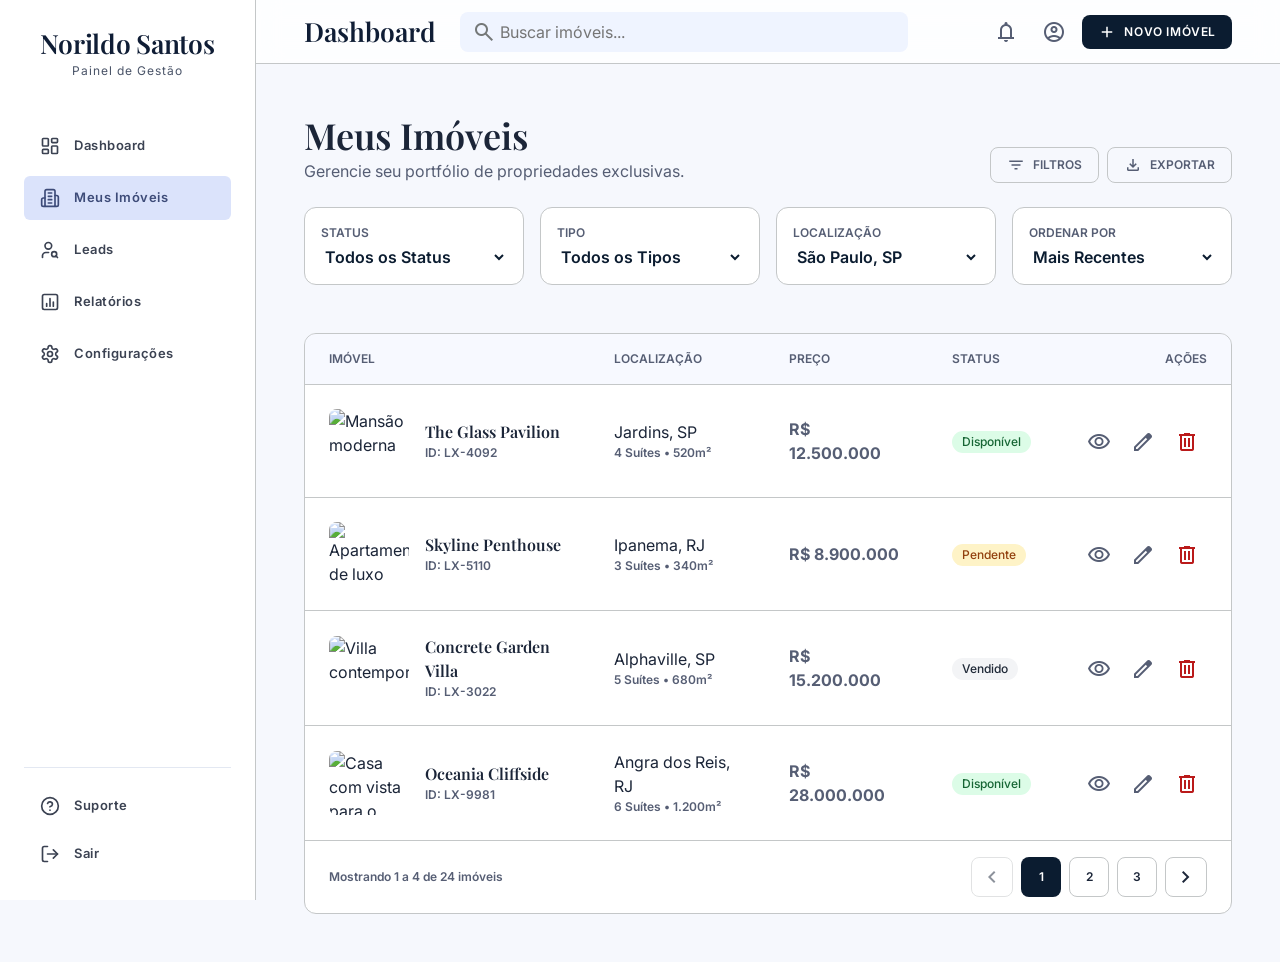
==== pages/admImoveis.html @ 8aaf1803 "Tela admImovel" ====
<!doctype html>
<html lang="pt-BR">
  <head>
    <meta charset="utf-8" />
    <meta content="width=device-width, initial-scale=1.0" name="viewport" />
    <title>Norildo Santos Admin - Meus Imóveis</title>
    <link
      href="https://fonts.googleapis.com/css2?family=Inter:wght@400;600;700&amp;family=Playfair+Display:wght@600;700&amp;display=swap"
      rel="stylesheet"
    />
    <link
      href="https://fonts.googleapis.com/css2?family=Material+Symbols+Outlined:wght,FILL@100..700,0..1&amp;display=swap"
      rel="stylesheet"
    />
    <link rel="stylesheet" href="../styles/comum.css" />
    <link rel="stylesheet" href="../styles/admImoveis.css" />
    <link rel="stylesheet" href="../styles/admin.css" />
    <link rel="stylesheet" href="../styles/styles.css" />

    <script src="../js/admImoveis.js" defer></script>
  </head>
  <body>
    <script src="../js/icons.js"></script>

    <aside class="barra-lateral" id="barra-lateral">
      <div class="sidebar__brand">
        <a href="../index.html">Norildo Santos</a>
        <span>Painel de Gestão</span>
      </div>
      <nav class="sidebar__nav" aria-label="Seções da administração">
        <a class="sidebar__link" href="dashboard.html">
          <svg class="icon" aria-hidden="true">
            <use href="#i-dashboard" />
          </svg>
          Dashboard
        </a>
        <a class="sidebar__link" href="admImoveis.html" aria-current="page">
          <svg class="icon" aria-hidden="true">
            <use href="#i-building" />
          </svg>
          Meus Imóveis
        </a>
        <a class="sidebar__link" href="#leads">
          <svg class="icon" aria-hidden="true"><use href="#i-leads" /></svg>
          Leads
        </a>
        <a class="sidebar__link" href="relatorios.html">
          <svg class="icon" aria-hidden="true"><use href="#i-reports" /></svg>
          Relatórios
        </a>
        <a class="sidebar__link" href="#configuracoes">
          <svg class="icon" aria-hidden="true">
            <use href="#i-settings" />
          </svg>
          Configurações
        </a>
      </nav>
      <div class="sidebar__foot">
        <a class="sidebar__link" href="#suporte">
          <svg class="icon" aria-hidden="true"><use href="#i-help" /></svg>
          Suporte
        </a>
        <a class="sidebar__link" href="../index.html">
          <svg class="icon" aria-hidden="true"><use href="#i-logout" /></svg>
          Sair
        </a>
      </div>
    </aside>
    <div class="fundo-escuro" id="fundo-escuro"></div>

    <header class="barra-topo">
      <div class="esquerda">
        <h1 class="topbar__title">Dashboard</h1>
        <label class="pesquisa"
          ><span class="icone">search</span
          ><input placeholder="Buscar imóveis..." type="text"
        /></label>
      </div>
      <div class="direita">
        <button class="botao-icone">
          <span class="icone">notifications</span>
        </button>
        <button class="botao-icone">
          <span class="icone">account_circle</span>
        </button>
        <button class="botao">
          <span class="icone">add</span> NOVO IMÓVEL
        </button>
      </div>
    </header>

    <main class="conteudo">
      <section class="cabecalho-pagina">
        <div>
          <h2>Meus Imóveis</h2>
          <p>Gerencie seu portfólio de propriedades exclusivas.</p>
        </div>
        <div class="botoes">
          <button><span class="icone">filter_list</span> FILTROS</button>
          <button><span class="icone">download</span> EXPORTAR</button>
        </div>
      </section>

      <section class="filtros-rapidos">
        <label
          >STATUS<select>
            <option>Todos os Status</option>
            <option>Disponível</option>
            <option>Vendido</option>
            <option>Pendente</option>
          </select></label
        >
        <label
          >TIPO<select>
            <option>Todos os Tipos</option>
            <option>Cobertura</option>
            <option>Mansão</option>
            <option>Apartamento Luxo</option>
          </select></label
        >
        <label
          >LOCALIZAÇÃO<select>
            <option>São Paulo, SP</option>
            <option>Rio de Janeiro, RJ</option>
            <option>Curitiba, PR</option>
          </select></label
        >
        <label
          >ORDENAR POR<select>
            <option>Mais Recentes</option>
            <option>Maior Preço</option>
            <option>Menor Preço</option>
          </select></label
        >
      </section>

      <section class="tabela">
        <div class="rolagem">
          <table>
            <thead>
              <tr>
                <th>Imóvel</th>
                <th>Localização</th>
                <th>Preço</th>
                <th>Status</th>
                <th>Ações</th>
              </tr>
            </thead>
            <tbody>
              <tr>
                <td>
                  <div class="imovel">
                    <img
                      alt="Mansão moderna"
                      src="https://lh3.googleusercontent.com/aida-public/[base64]"
                    />
                    <div>
                      <strong>The Glass Pavilion</strong
                      ><small>ID: LX-4092</small>
                    </div>
                  </div>
                </td>
                <td>Jardins, SP<small>4 Suítes • 520m²</small></td>
                <td><b>R$ 12.500.000</b></td>
                <td><span class="status disponivel">Disponível</span></td>
                <td>
                  <div class="acoes-linha">
                    <button><span class="icone">visibility</span></button
                    ><button><span class="icone">edit</span></button
                    ><button class="excluir">
                      <span class="icone">delete</span>
                    </button>
                  </div>
                </td>
              </tr>
              <tr>
                <td>
                  <div class="imovel">
                    <img
                      alt="Apartamento de luxo"
                      src="https://lh3.googleusercontent.com/aida-public/[base64]"
                    />
                    <div>
                      <strong>Skyline Penthouse</strong
                      ><small>ID: LX-5110</small>
                    </div>
                  </div>
                </td>
                <td>Ipanema, RJ<small>3 Suítes • 340m²</small></td>
                <td><b>R$ 8.900.000</b></td>
                <td><span class="status pendente">Pendente</span></td>
                <td>
                  <div class="acoes-linha">
                    <button><span class="icone">visibility</span></button
                    ><button><span class="icone">edit</span></button
                    ><button class="excluir">
                      <span class="icone">delete</span>
                    </button>
                  </div>
                </td>
              </tr>
              <tr>
                <td>
                  <div class="imovel">
                    <img
                      alt="Villa contemporânea"
                      src="https://lh3.googleusercontent.com/aida-public/[base64]"
                    />
                    <div>
                      <strong>Concrete Garden Villa</strong
                      ><small>ID: LX-3022</small>
                    </div>
                  </div>
                </td>
                <td>Alphaville, SP<small>5 Suítes • 680m²</small></td>
                <td><b>R$ 15.200.000</b></td>
                <td><span class="status vendido">Vendido</span></td>
                <td>
                  <div class="acoes-linha">
                    <button><span class="icone">visibility</span></button
                    ><button><span class="icone">edit</span></button
                    ><button class="excluir">
                      <span class="icone">delete</span>
                    </button>
                  </div>
                </td>
              </tr>
              <tr>
                <td>
                  <div class="imovel">
                    <img
                      alt="Casa com vista para o mar"
                      src="https://lh3.googleusercontent.com/aida-public/[base64]"
                    />
                    <div>
                      <strong>Oceania Cliffside</strong
                      ><small>ID: LX-9981</small>
                    </div>
                  </div>
                </td>
                <td>Angra dos Reis, RJ<small>6 Suítes • 1.200m²</small></td>
                <td><b>R$ 28.000.000</b></td>
                <td><span class="status disponivel">Disponível</span></td>
                <td>
                  <div class="acoes-linha">
                    <button><span class="icone">visibility</span></button
                    ><button><span class="icone">edit</span></button
                    ><button class="excluir">
                      <span class="icone">delete</span>
                    </button>
                  </div>
                </td>
              </tr>
            </tbody>
          </table>
        </div>
        <div class="paginacao">
          <p>Mostrando 1 a 4 de 24 imóveis</p>
          <div>
            <button disabled><span class="icone">chevron_left</span></button>
            <button class="ativo">1</button>
            <button>2</button>
            <button>3</button>
            <button><span class="icone">chevron_right</span></button>
          </div>
        </div>
      </section>
    </main>
    <script src="../js/admin.js" defer></script>
  </body>
</html>
---- styles/comum.css ----
/* Cores e medidas compartilhadas */
:root {
  --cor-principal: #5d5f5f;
  --cor-secundaria: #565e74;
  --cor-fundo: #f8f9ff;
  --cor-branco: #ffffff;
  --cor-texto: #0b1c30;
  --cor-texto-suave: #444748;
  --cor-fundo-suave: #eff4ff;
  --cor-fundo-medio: #e5eeff;
  --cor-destaque: #dae2fd;
  --cor-texto-destaque: #5c647a;
  --cor-borda: #c4c7c8;
  --cor-contorno: #747878;
  --cor-erro: #ba1a1a;
  --cor-whatsapp: #128c7e;
  --sombra: 0 4px 20px rgba(0, 0, 0, 0.04);
  --largura-maxima: 1280px;
  --fonte-titulo: "Playfair Display", serif;
  --fonte-texto: "Inter", sans-serif;
}

* {
  box-sizing: border-box;
  margin: 0;
  padding: 0;
}

body {
  font-family: var(--fonte-texto);
  font-size: 16px;
  line-height: 1.5;
  color: var(--cor-texto);
  background: var(--cor-fundo);
  -webkit-font-smoothing: antialiased;
}

a {
  color: inherit;
  text-decoration: none;
  transition: color 0.2s;
}
img {
  display: block;
  max-width: 100%;
}
button,
input,
select {
  font: inherit;
  color: inherit;
}
button {
  cursor: pointer;
  background: none;
  border: none;
}
h1,
h2,
h3,
h4 {
  font-family: var(--fonte-titulo);
  font-weight: 600;
  line-height: 1.3;
}

.icone {
  font-family: "Material Symbols Outlined";
  font-weight: normal;
  font-style: normal;
  font-size: 24px;
  line-height: 1;
  display: inline-block;
  white-space: nowrap;
  -webkit-font-feature-settings: "liga";
  font-feature-settings: "liga";
  font-variation-settings:
    "FILL" 0,
    "wght" 400,
    "GRAD" 0,
    "opsz" 24;
  vertical-align: middle;
}

.logo {
  font-family: var(--fonte-titulo);
  font-size: 24px;
  font-weight: 700;
  letter-spacing: -0.01em;
}

/* Cabeçalho do site */
.cabecalho {
  background: var(--cor-branco);
  box-shadow: 0 1px 2px rgba(0, 0, 0, 0.05);
  position: sticky;
  top: 0;
  z-index: 50;
  transition: box-shadow 0.3s;
}
.cabecalho.rolado {
  box-shadow: 0 4px 6px rgba(0, 0, 0, 0.1);
}
.cabecalho > div {
  display: flex;
  justify-content: space-between;
  align-items: center;
  max-width: var(--largura-maxima);
  margin: 0 auto;
  padding: 16px;
}
.cabecalho nav {
  display: none;
  gap: 24px;
}
.cabecalho nav a {
  font-size: 12px;
  font-weight: 600;
  letter-spacing: 0.05em;
  color: var(--cor-texto-suave);
  padding-bottom: 4px;
}
.cabecalho nav a:hover,
.cabecalho nav a.ativo {
  color: var(--cor-texto);
}
.cabecalho nav a.ativo {
  border-bottom: 2px solid var(--cor-texto);
}
.cabecalho .acoes {
  display: flex;
  align-items: center;
  gap: 12px;
}
.cabecalho .acoes a {
  font-size: 12px;
  font-weight: 600;
  letter-spacing: 0.05em;
  padding: 8px 16px;
  border-radius: 4px;
  display: none;
}
.cabecalho .acoes a:hover {
  background: var(--cor-fundo-suave);
}

/* Botões */
.botao {
  display: inline-flex;
  align-items: center;
  justify-content: center;
  gap: 8px;
  background: var(--cor-texto);
  color: var(--cor-branco);
  font-size: 12px;
  font-weight: 600;
  letter-spacing: 0.05em;
  padding: 8px 24px;
  border-radius: 8px;
  transition:
    opacity 0.2s,
    transform 0.2s,
    box-shadow 0.2s;
}
.botao:hover {
  opacity: 0.9;
}
.botao-contorno {
  width: 100%;
  padding: 8px;
  border: 1px solid var(--cor-principal);
  color: var(--cor-principal);
  border-radius: 4px;
  font-size: 12px;
  font-weight: 600;
  transition:
    background 0.2s,
    color 0.2s;
}
.botao-contorno:hover {
  background: var(--cor-principal);
  color: var(--cor-branco);
}

/* Caixa branca com sombra */
.caixa {
  background: var(--cor-branco);
  border-radius: 8px;
  box-shadow: var(--sombra);
}

/* Rodapé */
.rodape {
  background: var(--cor-fundo-suave);
  border-top: 1px solid var(--cor-borda);
  padding: 48px 0;
}
.rodape > div {
  display: grid;
  gap: 24px;
  max-width: var(--largura-maxima);
  margin: 0 auto;
  padding: 0 16px;
}
.rodape .logo {
  margin-bottom: 16px;
}
.rodape p {
  color: var(--cor-texto-suave);
  margin-bottom: 16px;
}
.rodape small {
  display: block;
  font-size: 12px;
  font-weight: 600;
  color: var(--cor-texto-suave);
}
.rodape h4 {
  font-family: var(--fonte-texto);
  font-size: 12px;
  font-weight: 700;
  text-transform: uppercase;
  letter-spacing: 0.05em;
  margin-bottom: 8px;
}
.rodape ul {
  list-style: none;
  display: flex;
  flex-direction: column;
  gap: 8px;
}
.rodape ul a {
  color: var(--cor-texto-suave);
}
.rodape ul a:hover {
  color: var(--cor-principal);
}

@media (min-width: 768px) {
  .cabecalho > div,
  .rodape > div {
    padding-left: 48px;
    padding-right: 48px;
  }
  .cabecalho nav {
    display: flex;
  }
  .cabecalho .acoes a {
    display: inline-block;
  }
  .rodape > div {
    grid-template-columns: 2fr 1fr 1fr;
  }
}
---- styles/admImoveis.css ----
ody {
  overflow-x: hidden;
}
body.travado {
  overflow: hidden;
}

/* Barra lateral */
.barra-lateral {
  position: fixed;
  top: 0;
  left: 0;
  z-index: 60;
  width: 256px;
  height: 100vh;
  display: flex;
  flex-direction: column;
  padding: 24px;
  background: var(--cor-branco);
  border-right: 1px solid var(--cor-borda);
  transform: translateX(-100%);
  transition: transform 0.3s;

}
.barra-lateral.aberta {
  transform: translateX(0);
}
.topo-barra {
  display: flex;
  justify-content: space-between;
  align-items: center;
  margin-bottom: 48px;
}
.topo-barra h1 {
  font-size: 24px;
}
.topo-barra p {
  font-size: 12px;
  font-weight: 600;
  text-transform: uppercase;
  letter-spacing: 0.1em;
  color: var(--cor-secundaria);
}
.topo-barra button {
  padding: 8px;
  color: var(--cor-secundaria);
}

.perfil {
  display: flex;
  align-items: center;
  gap: 8px;
  padding-top: 24px;
  border-top: 1px solid var(--cor-borda);
}
.perfil img {
  width: 40px;
  height: 40px;
  border-radius: 50%;
  object-fit: cover;
}
.perfil strong {
  display: block;
  font-size: 12px;
}
.perfil small {
  font-size: 10px;
  text-transform: uppercase;
  color: var(--cor-secundaria);
}

.fundo-escuro {
  display: none;
  position: fixed;
  inset: 0;
  z-index: 55;
  background: rgba(11, 28, 48, 0.2);
  backdrop-filter: blur(4px);
}
.fundo-escuro.visivel {
  display: block;
}

/* Barra do topo */
.barra-topo {
  position: fixed;
  top: 0;
  right: 0;
  z-index: 40;
  width: 100%;
  height: 64px;
  display: flex;
  justify-content: space-between;
  align-items: center;
  padding: 0 16px;
  background: rgba(255, 255, 255, 0.8);
  backdrop-filter: blur(12px);
  border-bottom: 1px solid var(--cor-borda);
}
.esquerda,
.direita {
  display: flex;
  align-items: center;
  gap: 8px;
}
.esquerda {
  flex: 1;
  max-width: 75%;
}
.esquerda > button,
.botao-icone {
  padding: 8px;
  color: var(--cor-secundaria);
}
.botao-icone:hover {
  color: var(--cor-texto);
}
.botao-icone + .botao-icone {
  display: none;
}
.pesquisa {
  position: relative;
  width: 100%;
  max-width: 448px;
  display: none;
  margin-left: 16px;
}
.pesquisa .icone {
  position: absolute;
  left: 12px;
  top: 50%;
  transform: translateY(-50%);
  color: var(--cor-contorno);
}
.pesquisa input {
  width: 100%;
  padding: 8px 16px 8px 40px;
  border: none;
  border-radius: 8px;
  background: var(--cor-fundo-suave);
  outline: none;
}
.pesquisa input:focus {
  box-shadow: 0 0 0 1px var(--cor-secundaria);
}
.direita .botao {
  padding: 8px 16px;
}
.direita .botao .icone {
  font-size: 18px;
}

/* Conteúdo */
.conteudo {
  padding: 80px 16px 16px;
  max-width: var(--largura-maxima);
}
.cabecalho-pagina {
  display: flex;
  flex-direction: column;
  gap: 12px;
  margin-bottom: 24px;
}
.cabecalho-pagina h2 {
  font-size: 36px;
}
.cabecalho-pagina p {
  color: var(--cor-secundaria);
}
.botoes {
  display: flex;
  gap: 8px;
}
.botoes button {
  flex: 1;
  display: flex;
  align-items: center;
  justify-content: center;
  gap: 8px;
  padding: 8px 16px;
  border: 1px solid var(--cor-borda);
  border-radius: 8px;
  font-size: 12px;
  font-weight: 600;
  color: var(--cor-secundaria);
}
.botoes button:hover {
  background: var(--cor-fundo-suave);
}
.botoes .icone {
  font-size: 18px;
}

.filtros-rapidos {
  display: grid;
  gap: 16px;
  margin-bottom: 48px;
}
.filtros-rapidos label {
  display: flex;
  flex-direction: column;
  gap: 4px;
  padding: 16px;
  background: var(--cor-branco);
  border: 1px solid var(--cor-borda);
  border-radius: 12px;
  font-size: 12px;
  font-weight: 600;
  color: var(--cor-secundaria);
}
.filtros-rapidos select {
  border: none;
  background: transparent;
  font-size: 16px;
  font-weight: 600;
  color: var(--cor-texto);
  cursor: pointer;
  outline: none;
}

/* Tabela */
.tabela {
  background: var(--cor-branco);
  border: 1px solid var(--cor-borda);
  border-radius: 12px;
  overflow: hidden;
}
.rolagem {
  overflow-x: auto;
}
.rolagem::-webkit-scrollbar {
  height: 4px;
}
.rolagem::-webkit-scrollbar-thumb {
  background: #e2e8f0;
  border-radius: 10px;
}
table {
  width: 100%;
  min-width: 700px;
  border-collapse: collapse;
  text-align: left;
}
th {
  padding: 16px 24px;
  font-size: 12px;
  font-weight: 600;
  text-transform: uppercase;
  color: var(--cor-secundaria);
  background: rgba(239, 244, 255, 0.5);
  border-bottom: 1px solid var(--cor-borda);
}
th:last-child {
  text-align: right;
}
td {
  padding: 24px;
  border-bottom: 1px solid var(--cor-borda);
}
td small {
  display: block;
  font-size: 12px;
  font-weight: 600;
  color: var(--cor-secundaria);
}
td b {
  color: var(--cor-secundaria);
}
tbody tr {
  transition:
    transform 0.3s,
    box-shadow 0.3s,
    background 0.3s;
}
tbody tr:hover {
  transform: translateY(-2px);
  box-shadow: var(--sombra);
  background: rgba(239, 244, 255, 0.3);
}
.imovel {
  display: flex;
  align-items: center;
  gap: 16px;
}
.imovel img {
  width: 80px;
  height: 64px;
  border-radius: 8px;
  object-fit: cover;
  flex-shrink: 0;
}
.imovel strong {
  display: block;
  font-family: var(--fonte-titulo);
  font-weight: 600;
}
.status {
  display: inline-block;
  padding: 2px 10px;
  border-radius: 999px;
  font-size: 12px;
  font-weight: 500;
}
.disponivel {
  background: #dcfce7;
  color: #166534;
}
.pendente {
  background: #fef3c7;
  color: #92400e;
}
.vendido {
  background: #f3f4f6;
  color: #1f2937;
}
.acoes-linha {
  display: flex;
  justify-content: flex-end;
  gap: 4px;
}
.acoes-linha button {
  padding: 8px;
  border-radius: 8px;
  color: var(--cor-secundaria);
}
.acoes-linha button:hover {
  background: var(--cor-fundo-suave);
}
.acoes-linha .excluir {
  color: var(--cor-erro);
}
.acoes-linha .excluir:hover {
  background: rgba(255, 218, 214, 0.2);
}

.paginacao {
  display: flex;
  flex-direction: column;
  align-items: center;
  justify-content: space-between;
  gap: 16px;
  padding: 16px;
}
.paginacao p {
  font-size: 12px;
  font-weight: 600;
  color: var(--cor-secundaria);
}
.paginacao > div {
  display: flex;
  gap: 8px;
}
.paginacao button {
  min-width: 40px;
  height: 40px;
  padding: 0 8px;
  border: 1px solid var(--cor-borda);
  border-radius: 8px;
  font-size: 12px;
  font-weight: 600;
}
.paginacao button:hover {
  background: var(--cor-fundo-suave);
}
.paginacao button:disabled {
  opacity: 0.5;
  cursor: default;
}
.paginacao button.ativo {
  background: var(--cor-texto);
  color: var(--cor-branco);
  border-color: transparent;
}

@media (min-width: 640px) {
  .pesquisa,
  .botao-icone + .botao-icone {
    display: block;
  }
  .cabecalho-pagina {
    flex-direction: row;
    justify-content: space-between;
    align-items: flex-end;
  }
  .botoes button {
    flex: initial;
  }
  .filtros-rapidos {
    grid-template-columns: 1fr 1fr;
  }
  .paginacao {
    flex-direction: row;
    padding: 16px 24px;
  }
}
@media (min-width: 768px) {
  .barra-topo {
    padding: 0 48px;
  }
  .conteudo {
    padding: 112px 48px 48px;
  }
}
@media (min-width: 1024px) {
  .barra-lateral {
    transform: none;
  }
  .so-celular {
    display: none;
  }
  .fundo-escuro.visivel {
    display: none;
  }
  .barra-topo {
    width: calc(100% - 256px);
  }
  .esquerda {
    max-width: 75%;
  }
  .conteudo {
    margin-left: 256px;
  }
  .filtros-rapidos {
    grid-template-columns: repeat(4, 1fr);
  }
}
---- styles/admin.css ----
/* ==========================================================
   Área administrativa — Dashboard e Relatórios
   Usa as variáveis e utilitários de styles.css
   ========================================================== */

:root {
  --slate: #545f7a;
  --tint: #dbe3fb;
  --tint-soft: #eef3fe;
  --ink-soft: #4a5468;
  --success: #1f9d55;
  --success-bg: #e8f8ee;
  --danger: #d93636;
  --danger-bg: #fdecec;
  --card-line: #d8dde9;
  --sidebar-w: 256px;
  --topbar-h: 72px;
}

.admin-body { background: var(--bg); }

.admin {
  display: grid;
  grid-template-columns: var(--sidebar-w) minmax(0, 1fr);
  min-height: 100vh;
}

.admin__main { min-width: 0; }

/* ---------- Barra lateral ---------- */
.sidebar {
  position: sticky;
  top: 0;
  z-index: 60;
  display: flex;
  flex-direction: column;
  height: 100vh;
  padding: 24px;
  background: var(--surface);
  border-right: 1px solid var(--line);
}

.sidebar__brand { padding-top: 4px; text-align: center; }

.sidebar__brand a {
  display: block;
  font-family: var(--font-serif);
  font-size: 1.65rem;
  font-weight: 600;
  line-height: 1.2;
  letter-spacing: -0.01em;
  color: var(--navy);
}

.sidebar__brand span {
  display: block;
  margin-top: 2px;
  font-size: 0.75rem;
  letter-spacing: 0.08em;
  color: var(--ink-soft);
}

.sidebar__nav {
  display: grid;
  gap: 8px;
  margin-top: 44px;
}

.sidebar__link {
  display: flex;
  align-items: center;
  gap: 14px;
  padding: 12px 16px;
  font-size: 0.8125rem;
  font-weight: 600;
  letter-spacing: 0.04em;
  color: #3b4252;
  border-radius: 6px;
  transition: background-color 0.2s ease, color 0.2s ease;
}

.sidebar__link .icon { width: 20px; height: 20px; }
.sidebar__link:hover { background: var(--tint-soft); }

.sidebar__link[aria-current="page"] {
  color: #3d4b78;
  background: var(--tint);
}

.sidebar__foot {
  display: grid;
  gap: 4px;
  margin-top: auto;
  padding-top: 16px;
  border-top: 1px solid var(--line);
}

.sidebar-backdrop {
  position: fixed;
  inset: 0;
  z-index: 55;
  background: rgba(15, 29, 53, 0.4);
  opacity: 0;
  visibility: hidden;
  transition: opacity 0.25s ease, visibility 0.25s;
}

/* ---------- Barra superior ---------- */
.topbar {
  position: sticky;
  top: 0;
  z-index: 40;
  display: flex;
  align-items: center;
  gap: 32px;
  height: var(--topbar-h);
  padding: 0 48px;
  background: var(--surface);
  box-shadow: 0 2px 8px rgba(15, 29, 53, 0.06);
}

.topbar__title {
  font-family: var(--font-serif);
  font-size: 1.65rem;
  font-weight: 600;
  line-height: 1;
  color: var(--navy);
}

.topbar__menu { display: none; }

.topbar__search {
  position: relative;
  flex: 0 1 448px;
  min-width: 0;
}

.topbar__search input {
  width: 100%;
  height: 42px;
  padding: 0 12px 0 44px;
  font-size: 0.9375rem;
  color: var(--text);
  background: #ebf1fe;
  border: 1px solid #b9c2d6;
  border-bottom-width: 2px;
  border-radius: 3px;
  outline: 0;
  transition: border-color 0.2s ease, background-color 0.2s ease;
}

.topbar__search input::placeholder { color: #6b7488; opacity: 1; }
.topbar__search input:focus { background: #fff; border-color: var(--navy); }

.topbar__search .icon {
  position: absolute;
  top: 50%;
  left: 13px;
  width: 20px;
  height: 20px;
  color: #3b4252;
  transform: translateY(-50%);
  pointer-events: none;
}

.topbar__actions {
  display: flex;
  align-items: center;
  gap: 28px;
  margin-left: auto;
}

.icon-btn {
  display: inline-grid;
  place-items: center;
  width: 36px;
  height: 36px;
  padding: 0;
  color: var(--navy);
  background: transparent;
  border: 0;
  border-radius: 6px;
  cursor: pointer;
  transition: background-color 0.2s ease;
}

.icon-btn:hover { background: var(--tint-soft); }
.icon-btn .icon { width: 20px; height: 20px; }

/* ---------- Conteúdo ---------- */
.admin-content { padding: 48px; }

.panel-head {
  display: flex;
  align-items: flex-end;
  justify-content: space-between;
  gap: 24px;
  margin-bottom: 20px;
}

.panel-head h2 {
  font-family: var(--font-serif);
  font-size: 1.65rem;
  font-weight: 600;
  line-height: 1.2;
  color: var(--navy);
}

.panel-head p {
  margin-top: 2px;
  font-size: 1rem;
  color: var(--ink-soft);
}

.panel-head__link {
  display: inline-flex;
  align-items: center;
  gap: 6px;
  font-size: 0.75rem;
  font-weight: 600;
  letter-spacing: 0.04em;
  color: var(--ink-soft);
  transition: color 0.2s ease;
}

.panel-head__link:hover { color: var(--navy); }
.panel-head__link .icon { width: 14px; height: 14px; }

/* ---------- Cards de indicadores (dashboard) ---------- */
.stats {
  display: grid;
  grid-template-columns: repeat(auto-fit, minmax(240px, 1fr));
  gap: 24px;
}

.stat {
  padding: 24px;
  background: var(--surface);
  border-radius: 12px;
  box-shadow: 0 2px 12px rgba(15, 29, 53, 0.06);
}

.stat__top {
  display: flex;
  align-items: flex-start;
  justify-content: space-between;
  gap: 12px;
}

.stat__label {
  padding-top: 4px;
  font-size: 0.75rem;
  font-weight: 600;
  letter-spacing: 0.05em;
  color: var(--ink-soft);
}

.stat__icon {
  display: grid;
  place-items: center;
  flex-shrink: 0;
  width: 38px;
  height: 38px;
  color: var(--navy);
  background: var(--tint);
  border-radius: 50%;
}

.stat__icon .icon { width: 18px; height: 18px; }

.stat__value {
  margin-top: 20px;
  font-family: var(--font-serif);
  font-size: 2.5rem;
  font-weight: 700;
  line-height: 1;
  color: var(--navy);
}

.stat__trend {
  display: flex;
  align-items: center;
  gap: 6px;
  margin-top: 12px;
  font-size: 0.75rem;
  font-weight: 600;
  letter-spacing: 0.03em;
  color: var(--ink-soft);
}

.stat__trend .icon { width: 13px; height: 13px; }

.section-block { margin-top: 48px; }

/* ---------- Tabelas ---------- */
.table-card {
  overflow: hidden;
  background: var(--surface);
  border-radius: var(--radius);
  box-shadow: 0 2px 12px rgba(15, 29, 53, 0.06);
}

.table-wrap { overflow-x: auto; }

.data-table {
  width: 100%;
  min-width: 640px;
  border-collapse: collapse;
}

.data-table th {
  padding: 16px;
  font-size: 0.75rem;
  font-weight: 600;
  letter-spacing: 0.05em;
  text-align: left;
  white-space: nowrap;
  color: var(--ink-soft);
  border-bottom: 2px solid #e3e7ef;
}

.data-table td {
  padding: 16px;
  vertical-align: middle;
  border-bottom: 1px solid var(--line);
}

.data-table tbody tr:last-child td { border-bottom: 0; }

.data-table th:last-child,
.data-table td:last-child { text-align: right; }

.data-table .num { font-weight: 700; white-space: nowrap; }
.data-table .muted { color: var(--ink-soft); white-space: nowrap; }

.table-empty td {
  padding: 32px 16px;
  text-align: center !important;
  color: var(--ink-soft);
}

.property {
  display: flex;
  align-items: center;
  gap: 16px;
}

.thumb {
  position: relative;
  flex-shrink: 0;
  width: 64px;
  height: 48px;
  overflow: hidden;
  background: linear-gradient(135deg, #24324f, #4a5b7d);
  border-radius: 4px;
}

.thumb img { width: 100%; height: 100%; object-fit: cover; }

.property__name {
  display: block;
  font-size: 1rem;
  font-weight: 600;
  color: var(--navy);
}

.property__sub {
  display: block;
  font-size: 0.8125rem;
  letter-spacing: 0.03em;
  color: var(--ink-soft);
}

.pill {
  display: inline-block;
  padding: 3px 10px;
  font-size: 0.75rem;
  font-weight: 500;
  white-space: nowrap;
  color: #4a5aa5;
  background: #d5defb;
  border: 1px solid transparent;
  border-radius: 999px;
}

.pill--sold {
  color: #3d4b78;
  background: #e5edfd;
  border-color: #b7c7ee;
}

.actions {
  display: inline-flex;
  align-items: center;
  gap: 12px;
}

.actions .icon-btn { width: 32px; height: 32px; color: #3b4252; }
.actions .icon-btn .icon { width: 18px; height: 18px; }
.actions .icon-btn[data-action="excluir"]:hover { color: var(--danger); background: var(--danger-bg); }

/* ==========================================================
   Relatórios
   ========================================================== */
.page-head {
  display: flex;
  align-items: flex-start;
  justify-content: space-between;
  flex-wrap: wrap;
  gap: 20px 24px;
}

.page-head h1 {
  font-family: var(--font-serif);
  font-size: clamp(1.9rem, 3vw, 2.4rem);
  font-weight: 600;
  line-height: 1.2;
  letter-spacing: -0.01em;
  color: var(--navy);
}

.page-head p {
  margin-top: 2px;
  font-size: 1rem;
  color: var(--ink-soft);
}

.page-head__actions { display: flex; flex-wrap: wrap; gap: 12px; }

.btn-report {
  display: inline-flex;
  align-items: center;
  justify-content: center;
  gap: 12px;
  padding: 14px 28px;
  font-size: 0.8125rem;
  font-weight: 500;
  letter-spacing: 0.08em;
  text-transform: uppercase;
  white-space: nowrap;
  border-radius: 4px;
  cursor: pointer;
  transition: background-color 0.2s ease, transform 0.2s ease;
}

.btn-report .icon { width: 16px; height: 16px; }
.btn-report:active { transform: translateY(1px); }

.btn-report--outline {
  color: var(--text);
  background: var(--surface);
  border: 1px solid #c9cfdc;
}

.btn-report--outline:hover { background: var(--tint-soft); }

.btn-report--slate {
  color: #fff;
  background: var(--slate);
  border: 1px solid var(--slate);
  box-shadow: 0 4px 10px rgba(15, 29, 53, 0.2);
}

.btn-report--slate:hover { background: #444e68; }

.kpis {
  display: grid;
  grid-template-columns: repeat(auto-fit, minmax(240px, 1fr));
  gap: 24px;
  margin-top: 48px;
}

.report-card {
  padding: 24px;
  background: var(--surface);
  border: 1px solid var(--card-line);
  border-radius: var(--radius);
  box-shadow: 0 1px 3px rgba(15, 29, 53, 0.05);
}

.kpi__top {
  display: flex;
  align-items: flex-start;
  justify-content: space-between;
  gap: 12px;
}

.kpi__icon {
  display: grid;
  place-items: center;
  width: 48px;
  height: 48px;
  color: var(--slate);
  background: var(--tint);
  border-radius: 8px;
}

.kpi__icon .icon { width: 22px; height: 22px; }

.delta {
  padding: 4px 10px;
  font-size: 0.875rem;
  font-weight: 500;
  border-radius: 4px;
}

.delta--up { color: var(--success); background: var(--success-bg); }
.delta--down { color: var(--danger); background: var(--danger-bg); }

.kpi__label {
  margin-top: 20px;
  font-size: 1rem;
  letter-spacing: 0.08em;
  text-transform: uppercase;
  color: var(--ink-soft);
}

.kpi__value {
  margin-top: 8px;
  font-family: var(--font-serif);
  font-size: 1.65rem;
  font-weight: 600;
  line-height: 1.2;
  color: var(--navy);
}

.report-grid {
  display: grid;
  grid-template-columns: minmax(0, 2.08fr) minmax(0, 1fr);
  gap: 24px;
  margin-top: 48px;
}

.report-card__head {
  display: flex;
  align-items: center;
  justify-content: space-between;
  gap: 16px;
}

.report-card__title {
  font-family: var(--font-serif);
  font-size: 1.5rem;
  font-weight: 600;
  line-height: 1.2;
  color: var(--navy);
}

.select-wrap {
  position: relative;
  display: inline-flex;
  align-items: center;
}

.select-wrap select {
  padding: 6px 28px 6px 6px;
  font-size: 1rem;
  color: var(--ink-soft);
  background: transparent;
  border: 0;
  border-radius: 4px;
  outline-offset: 2px;
  cursor: pointer;
  appearance: none;
  -webkit-appearance: none;
}

.select-wrap .icon {
  position: absolute;
  right: 4px;
  width: 16px;
  height: 16px;
  color: var(--ink-soft);
  pointer-events: none;
}

/* Gráfico de linha */
.chart { margin-top: 24px; }
.chart svg { display: block; width: 100%; height: auto; overflow: visible; }

.chart__grid line { stroke: #e6eaf2; stroke-width: 1; }
.chart__grid line.is-dashed { stroke-dasharray: 3 4; }

.chart__line {
  fill: none;
  stroke: #7b8199;
  stroke-width: 5;
  stroke-linecap: round;
  stroke-linejoin: round;
}

.chart__hit { fill: transparent; cursor: pointer; transition: fill 0.15s ease; }
.chart__hit:hover { fill: var(--slate); }

.chart__labels text {
  font-family: var(--font-sans);
  font-size: 10px;
  text-anchor: middle;
  fill: var(--ink-soft);
}

/* Rosca */
.donut {
  position: relative;
  width: min(200px, 100%);
  margin: 16px auto 20px;
}

.donut svg { display: block; width: 100%; height: auto; }

.donut__center {
  position: absolute;
  inset: 0;
  display: flex;
  flex-direction: column;
  align-items: center;
  justify-content: center;
}

.donut__center strong {
  font-family: var(--font-serif);
  font-size: 1.5rem;
  font-weight: 600;
  line-height: 1.1;
  color: var(--navy);
}

.donut__center span {
  font-size: 0.625rem;
  letter-spacing: 0.08em;
  color: var(--ink-soft);
}

.legend { display: grid; gap: 10px; }

.legend li {
  display: flex;
  align-items: center;
  gap: 10px;
  font-size: 1rem;
  color: var(--text);
}

.legend__dot {
  flex-shrink: 0;
  width: 12px;
  height: 12px;
  border-radius: 50%;
}

.legend__value { margin-left: auto; color: var(--ink-soft); }

/* Origem dos leads */
.report-block { margin-top: 24px; }

.bar-legend {
  display: flex;
  align-items: center;
  gap: 16px;
  font-size: 0.625rem;
  letter-spacing: 0.04em;
  text-transform: uppercase;
  color: var(--text);
}

.bar-legend span { display: inline-flex; align-items: center; gap: 6px; }
.bar-legend i { width: 12px; height: 12px; border-radius: 2px; }

.lead-list { display: grid; gap: 14px; margin-top: 20px; }

.lead__head {
  display: flex;
  justify-content: space-between;
  margin-bottom: 4px;
  font-size: 0.6875rem;
  letter-spacing: 0.03em;
  text-transform: uppercase;
  color: var(--ink-soft);
}

.lead__bar {
  display: flex;
  height: 12px;
  overflow: hidden;
  background: #e6eefc;
  border-radius: 999px;
}

.lead__organic { background: var(--slate); }
.lead__paid { background: #bcc3e0; }

/* Tabela de transações */
.report-card--flush { padding: 0; overflow: hidden; }
.report-card--flush .report-card__title { padding: 24px; }

.data-table--report th {
  padding: 16px 24px;
  font-size: 0.9375rem;
  letter-spacing: 0.06em;
  text-transform: uppercase;
  background: var(--tint-soft);
  border-top: 1px solid var(--card-line);
  border-bottom: 0;
}

.data-table--report td { padding: 16px 24px; }

.data-table--report th:last-child,
.data-table--report td:last-child { text-align: left; }

.data-table--report .property { gap: 12px; }
.data-table--report .thumb { width: 40px; height: 40px; border-radius: 6px; }
.data-table--report .property__name { font-weight: 600; }
.data-table--report .corretor { color: var(--ink-soft); white-space: nowrap; }
.data-table--report .data { font-size: 0.875rem; color: var(--ink-soft); white-space: nowrap; }

.status-tag {
  display: inline-block;
  padding: 3px 10px;
  font-size: 0.6875rem;
  font-weight: 500;
  letter-spacing: 0.04em;
  text-transform: uppercase;
  border-radius: 999px;
}

.status-tag--done { color: var(--success); background: var(--success-bg); }
.status-tag--review { color: #4a5aa5; background: #e3ebfc; }

/* ==========================================================
   Responsivo
   ========================================================== */
@media (max-width: 1100px) {
  .topbar { padding: 0 32px; }
  .admin-content { padding: 32px; }
  .report-grid { grid-template-columns: 1fr; }
}

@media (max-width: 900px) {
  .admin { grid-template-columns: minmax(0, 1fr); }

  .sidebar {
    position: fixed;
    top: 0;
    bottom: 0;
    left: 0;
    width: var(--sidebar-w);
    transform: translateX(-100%);
    transition: transform 0.25s ease;
  }

  body.sidebar-open .sidebar {
    transform: none;
    box-shadow: 0 0 40px rgba(15, 29, 53, 0.25);
  }

  body.sidebar-open .sidebar-backdrop { opacity: 1; visibility: visible; }

  .topbar__menu { display: inline-grid; margin-right: -12px; }
}

@media (max-width: 640px) {
  .topbar { gap: 16px; padding: 0 16px; }
  .topbar__title { display: none; }
  .topbar__search { flex: 1 1 auto; }
  .topbar__actions { gap: 12px; }
  .admin-content { padding: 24px 16px; }

  .panel-head { align-items: flex-start; flex-direction: column; gap: 8px; }
  .stat__value { font-size: 2.1rem; }

  .btn-report { padding: 12px 20px; }
  .report-card { padding: 20px; }
  .report-card--flush { padding: 0; }
  .report-card--flush .report-card__title { padding: 20px; }
  .data-table--report th,
  .data-table--report td { padding: 14px 16px; }
}

@media (max-width: 480px) {
  .topbar .btn-label { display: none; }
  .topbar .btn--sm { padding: 10px 12px; }
}

/* ---------- Impressão (Exportar PDF) ---------- */
@media print {
  .sidebar,
  .sidebar-backdrop,
  .topbar,
  .page-head__actions { display: none !important; }

  body { background: #fff; }
  .admin { display: block; }
  .admin-content { padding: 0; }
  .report-card { break-inside: avoid; box-shadow: none; }
  .report-grid,
  .kpis { margin-top: 24px; }
}
---- styles/styles.css ----
/* ==========================================================
   Norildo Santos — Corretor de Imóveis
   ========================================================== */

:root {
  --navy: #0f1d35;
  --navy-soft: #1b2b49;
  --gold: #d4a62a;
  --bg: #f6f8fd;
  --surface: #ffffff;
  --text: #1b2538;
  --muted: #5b6578;
  --line: #e3e8f2;
  --field-line: #cdd5e4;

  --font-sans: "Inter", system-ui, -apple-system, "Segoe UI", Roboto, sans-serif;
  --font-serif: "Playfair Display", Georgia, "Times New Roman", serif;

  --radius: 8px;
  --shadow-sm: 0 1px 3px rgba(15, 29, 53, 0.08), 0 1px 2px rgba(15, 29, 53, 0.04);
  --shadow-md: 0 10px 30px rgba(15, 29, 53, 0.12);

  --header-h: 64px;
  --container: 1200px;
}

/* ---------- Reset básico ---------- */
*,
*::before,
*::after { box-sizing: border-box; }

html {
  scroll-behavior: smooth;
  scroll-padding-top: calc(var(--header-h) + 16px);
  -webkit-text-size-adjust: 100%;
}

body {
  margin: 0;
  font-family: var(--font-sans);
  font-size: 16px;
  line-height: 1.5;
  color: var(--text);
  background: var(--bg);
  -webkit-font-smoothing: antialiased;
}

img { display: block; max-width: 100%; }
a { color: inherit; text-decoration: none; }
ul { margin: 0; padding: 0; list-style: none; }
h1, h2, h3, h4, p, figure { margin: 0; }
button, input, select { font: inherit; color: inherit; }
[hidden] { display: none !important; }

:focus-visible {
  outline: 2px solid var(--gold);
  outline-offset: 2px;
}

@media (prefers-reduced-motion: reduce) {
  html { scroll-behavior: auto; }
  * { transition: none !important; }
}

/* ---------- Utilitários ---------- */
.container {
  width: 100%;
  max-width: var(--container);
  margin-inline: auto;
  padding-inline: 32px;
}

.icon {
  width: 16px;
  height: 16px;
  flex-shrink: 0;
  fill: none;
  stroke: currentColor;
  stroke-width: 2;
  stroke-linecap: round;
  stroke-linejoin: round;
}

/* Imagem ausente: some e deixa o gradiente do container aparecer */
img.is-missing { visibility: hidden; }

/* ---------- Botões ---------- */
.btn {
  display: inline-flex;
  align-items: center;
  justify-content: center;
  gap: 8px;
  border: 0;
  border-radius: 6px;
  font-weight: 600;
  cursor: pointer;
  transition: background-color 0.2s ease, transform 0.2s ease;
}

.btn--primary {
  background: var(--navy);
  color: #fff;
}

.btn--primary:hover { background: var(--navy-soft); }
.btn--primary:active { transform: translateY(1px); }

.btn--sm {
  padding: 9px 20px;
  font-size: 0.75rem;
}

/* ---------- Cabeçalho ---------- */
.site-header {
  position: sticky;
  top: 0;
  z-index: 50;
  background: var(--surface);
  border-bottom: 1px solid var(--line);
  transition: box-shadow 0.2s ease;
}

.site-header.is-scrolled { box-shadow: 0 4px 16px rgba(15, 29, 53, 0.08); }

.header__inner {
  display: grid;
  grid-template-columns: 1fr auto 1fr;
  align-items: center;
  height: var(--header-h);
  max-width: var(--container);
  margin-inline: auto;
  padding-inline: 32px;
}

.logo {
  justify-self: start;
  font-family: var(--font-serif);
  font-size: 1.4rem;
  font-weight: 600;
  letter-spacing: -0.01em;
  color: var(--navy);
}

.nav {
  display: flex;
  align-items: center;
  gap: 32px;
}

.nav a {
  padding-block: 4px;
  font-size: 0.75rem;
  font-weight: 500;
  color: var(--navy);
  border-bottom: 1.5px solid transparent;
  transition: border-color 0.2s ease, color 0.2s ease;
}

.nav a:hover { border-bottom-color: var(--field-line); }
.nav a[aria-current="page"] { border-bottom-color: var(--navy); }

.header__actions {
  display: flex;
  align-items: center;
  justify-content: flex-end;
  gap: 20px;
}

.link-entrar {
  font-size: 0.75rem;
  font-weight: 500;
  color: var(--muted);
  transition: color 0.2s ease;
}

.link-entrar:hover { color: var(--navy); }

.menu-toggle {
  display: none;
  align-items: center;
  justify-content: center;
  width: 40px;
  height: 40px;
  padding: 0;
  background: transparent;
  border: 0;
  border-radius: 6px;
  color: var(--navy);
  cursor: pointer;
}

.menu-toggle .icon { width: 22px; height: 22px; }

/* ---------- Hero ---------- */
.hero {
  position: relative;
  display: flex;
  align-items: center;
  justify-content: center;
  min-height: calc(100vh - var(--header-h));
  padding: 80px 24px;
  overflow: hidden;
  color: #fff;
  background: linear-gradient(180deg, #17336a 0%, #1d3f7a 38%, #0e2142 70%, #091428 100%);
}

.hero__media,
.hero__overlay { position: absolute; inset: 0; }

.hero__media img {
  width: 100%;
  height: 100%;
  object-fit: cover;
  object-position: center;
}

.hero__overlay {
  background:
    linear-gradient(180deg, rgba(8, 18, 38, 0.15) 0%, rgba(8, 18, 38, 0.35) 45%, rgba(8, 18, 38, 0.6) 100%);
}

.hero__content {
  position: relative;
  z-index: 1;
  width: 100%;
  max-width: 920px;
  text-align: center;
}

.hero h1 {
  font-family: var(--font-serif);
  font-size: clamp(2rem, 4vw, 3rem);
  font-weight: 700;
  line-height: 1.15;
  letter-spacing: -0.01em;
  text-wrap: balance;
  text-shadow: 0 2px 20px rgba(0, 0, 0, 0.35);
}

.hero__subtitle {
  margin-top: 14px;
  font-size: clamp(0.9rem, 1.2vw, 1rem);
  line-height: 1.6;
  color: rgba(255, 255, 255, 0.92);
  text-shadow: 0 1px 10px rgba(0, 0, 0, 0.4);
}

/* ---------- Busca ---------- */
.search {
  display: grid;
  grid-template-columns: repeat(3, minmax(0, 1fr)) auto;
  align-items: end;
  gap: 24px;
  margin-top: 44px;
  padding: 20px 24px;
  text-align: left;
  color: var(--text);
  background: var(--surface);
  border-radius: 10px;
  box-shadow: var(--shadow-md);
}

.field { display: flex; flex-direction: column; gap: 6px; min-width: 0; }

.field label {
  padding-left: 28px;
  font-size: 0.6875rem;
  font-weight: 600;
  letter-spacing: 0.01em;
  color: var(--navy);
}

.field__control {
  position: relative;
  display: flex;
  align-items: center;
  gap: 12px;
  padding: 8px 2px;
  color: var(--muted);
  border-bottom: 1px solid var(--field-line);
  transition: border-color 0.2s ease;
}

.field__control:focus-within { border-bottom-color: var(--navy); }

.field__control input,
.field__control select {
  flex: 1;
  min-width: 0;
  padding: 0;
  font-size: 0.8125rem;
  color: var(--text);
  background: transparent;
  border: 0;
  outline: 0;
  appearance: none;
  -webkit-appearance: none;
}

.field__control input::placeholder { color: var(--muted); opacity: 1; }
.field__control select { padding-right: 20px; cursor: pointer; }

.icon--chevron {
  position: absolute;
  right: 2px;
  width: 14px;
  height: 14px;
  pointer-events: none;
}

.search__submit {
  align-self: end;
  padding: 12px 24px;
  font-size: 0.75rem;
}

/* ---------- Seções ---------- */
.section { padding-block: 96px; }

.section__head {
  display: flex;
  align-items: flex-end;
  justify-content: space-between;
  gap: 24px;
  margin-bottom: 32px;
  padding-bottom: 16px;
  border-bottom: 1px solid var(--line);
}

.section h2 {
  font-family: var(--font-serif);
  font-size: 2rem;
  font-weight: 600;
  line-height: 1.2;
  color: var(--navy);
}

.section__head p {
  margin-top: 4px;
  font-size: 0.8125rem;
  color: var(--muted);
}

.link-more {
  font-size: 0.6875rem;
  font-weight: 500;
  color: var(--muted);
  white-space: nowrap;
  transition: color 0.2s ease;
}

.link-more:hover { color: var(--navy); }

/* ---------- Cards de imóveis ---------- */
.cards {
  display: grid;
  grid-template-columns: repeat(3, minmax(0, 1fr));
  gap: 24px;
}

.card {
  overflow: hidden;
  background: var(--surface);
  border: 1px solid #edf0f7;
  border-radius: var(--radius);
  box-shadow: var(--shadow-sm);
  transition: transform 0.25s ease, box-shadow 0.25s ease;
}

.card:hover {
  transform: translateY(-4px);
  box-shadow: var(--shadow-md);
}

.card__link { display: block; }

.card__media {
  position: relative;
  aspect-ratio: 4 / 3;
  overflow: hidden;
  background: linear-gradient(135deg, #24324f 0%, #3a4a6b 50%, #1a2540 100%);
}

.card__media img {
  width: 100%;
  height: 100%;
  object-fit: cover;
  transition: transform 0.5s ease;
}

.card:hover .card__media img { transform: scale(1.04); }

.badge {
  position: absolute;
  top: 12px;
  left: 12px;
  padding: 3px 10px;
  font-size: 0.6875rem;
  font-weight: 600;
  color: var(--navy);
  background: rgba(255, 255, 255, 0.95);
  border-radius: 4px;
}

.card__body { padding: 14px 16px 16px; }

.card__price {
  font-size: 1.3rem;
  font-weight: 700;
  letter-spacing: -0.01em;
  color: var(--gold);
}

.card__title {
  margin-top: 6px;
  font-size: 1rem;
  font-weight: 600;
  color: var(--navy);
}

.card__location {
  display: flex;
  align-items: center;
  gap: 6px;
  margin-top: 8px;
  font-size: 0.75rem;
  color: var(--muted);
}

.card__location .icon { width: 13px; height: 13px; }

.card__meta {
  display: flex;
  align-items: center;
  gap: 16px;
  margin-top: 14px;
  padding-top: 12px;
  font-size: 0.75rem;
  font-weight: 500;
  color: var(--muted);
  border-top: 1px solid var(--line);
}

.card__meta li { display: flex; align-items: center; gap: 6px; }
.card__meta .icon { width: 14px; height: 14px; }

.empty {
  margin-top: 32px;
  padding: 24px;
  text-align: center;
  font-size: 0.9rem;
  color: var(--muted);
  background: var(--surface);
  border: 1px dashed var(--field-line);
  border-radius: var(--radius);
}

/* ---------- Sobre ---------- */
.about { border-top: 1px solid var(--line); }

.about__grid {
  display: grid;
  grid-template-columns: repeat(2, minmax(0, 1fr));
  align-items: center;
  gap: 48px;
}

.about__lead {
  margin-top: 12px;
  max-width: 440px;
  font-size: 0.875rem;
  line-height: 1.65;
  color: var(--muted);
}

.features {
  display: grid;
  gap: 14px;
  margin-top: 28px;
}

.feature {
  display: flex;
  align-items: center;
  gap: 16px;
  padding: 14px 18px;
  background: var(--surface);
  border-radius: var(--radius);
  box-shadow: var(--shadow-sm);
}

.feature__icon {
  display: grid;
  place-items: center;
  flex-shrink: 0;
  width: 44px;
  height: 44px;
  color: var(--gold);
  background: #f1f4fa;
  border-radius: 50%;
}

.feature__icon .icon { width: 18px; height: 18px; }

.feature h3 {
  font-size: 0.875rem;
  font-weight: 600;
  color: var(--navy);
}

.feature p {
  margin-top: 2px;
  font-size: 0.6875rem;
  line-height: 1.45;
  color: var(--muted);
}

.about__photo {
  aspect-ratio: 8 / 7;
  overflow: hidden;
  background: linear-gradient(160deg, #0f1d35 0%, #1f2f50 60%, #0a1325 100%);
  border-radius: var(--radius);
  box-shadow: var(--shadow-md);
}

.about__photo img {
  width: 100%;
  height: 100%;
  object-fit: cover;
  object-position: center top;
}

/* ---------- Rodapé ---------- */
.site-footer {
  padding-block: 40px;
  border-top: 1px solid var(--line);
}

.footer__grid {
  display: grid;
  grid-template-columns: 2fr 1fr 1fr;
  gap: 48px;
}

.footer__logo {
  display: inline-flex;
  align-items: center;
  gap: 10px;
  font-family: var(--font-serif);
  font-size: 1.25rem;
  font-weight: 600;
  color: var(--navy);
}

.footer__logo .icon { width: 20px; height: 20px; color: var(--gold); }

.footer__brand p {
  max-width: 340px;
  margin-top: 14px;
  font-size: 0.8125rem;
  line-height: 1.6;
  color: var(--muted);
}

.footer__brand .footer__copy {
  margin-top: 24px;
  font-size: 0.75rem;
}

.footer__col h4 {
  font-size: 0.8125rem;
  font-weight: 600;
  color: var(--navy);
}

.footer__col ul {
  display: grid;
  gap: 10px;
  margin-top: 14px;
}

.footer__col a {
  font-size: 0.75rem;
  color: var(--muted);
  transition: color 0.2s ease;
}

.footer__col a:hover { color: var(--navy); }

/* ---------- Botão flutuante ---------- */
.chat-fab {
  position: fixed;
  right: 24px;
  bottom: 24px;
  z-index: 40;
  display: grid;
  place-items: center;
  width: 52px;
  height: 52px;
  color: var(--gold);
  background: var(--navy);
  border-radius: 50%;
  box-shadow: 0 8px 24px rgba(15, 29, 53, 0.35);
  transition: transform 0.2s ease, background-color 0.2s ease;
}

.chat-fab .icon { width: 22px; height: 22px; }
.chat-fab:hover { transform: translateY(-3px); background: var(--navy-soft); }

/* ==========================================================
   Responsivo
   ========================================================== */
@media (max-width: 1024px) {
  .cards { grid-template-columns: repeat(2, minmax(0, 1fr)); }

  .search {
    grid-template-columns: repeat(2, minmax(0, 1fr));
  }

  .search__submit { grid-column: 1 / -1; }
}

@media (max-width: 860px) {
  .header__inner {
    grid-template-columns: 1fr auto;
    padding-inline: 20px;
  }

  .menu-toggle { display: inline-flex; }
  .link-entrar { display: none; }

  .nav {
    position: absolute;
    top: var(--header-h);
    left: 0;
    right: 0;
    flex-direction: column;
    align-items: stretch;
    gap: 0;
    padding: 8px 20px 16px;
    background: var(--surface);
    border-bottom: 1px solid var(--line);
    box-shadow: 0 12px 24px rgba(15, 29, 53, 0.08);
    visibility: hidden;
    opacity: 0;
    transform: translateY(-8px);
    transition: opacity 0.2s ease, transform 0.2s ease, visibility 0.2s;
  }

  .site-header.is-open .nav {
    visibility: visible;
    opacity: 1;
    transform: none;
  }

  .nav a {
    padding: 14px 0;
    font-size: 0.9rem;
    border-bottom: 1px solid var(--line);
  }

  .nav a[aria-current="page"] { border-bottom-color: var(--line); color: var(--gold); }

  .section { padding-block: 64px; }

  .about__grid { grid-template-columns: 1fr; gap: 32px; }
  .about__photo { order: -1; }
  .about__lead { max-width: none; }

  .footer__grid { grid-template-columns: 1fr 1fr; gap: 32px; }
  .footer__brand { grid-column: 1 / -1; }
}

@media (max-width: 600px) {
  .container { padding-inline: 20px; }

  .hero { padding: 56px 16px; }

  .search {
    grid-template-columns: 1fr;
    gap: 18px;
    margin-top: 32px;
    padding: 18px;
  }

  .field label { padding-left: 0; }

  .section h2 { font-size: 1.6rem; }

  .section__head { align-items: flex-start; flex-direction: column; gap: 12px; }

  .cards { grid-template-columns: 1fr; }

  .chat-fab { right: 16px; bottom: 16px; }
}
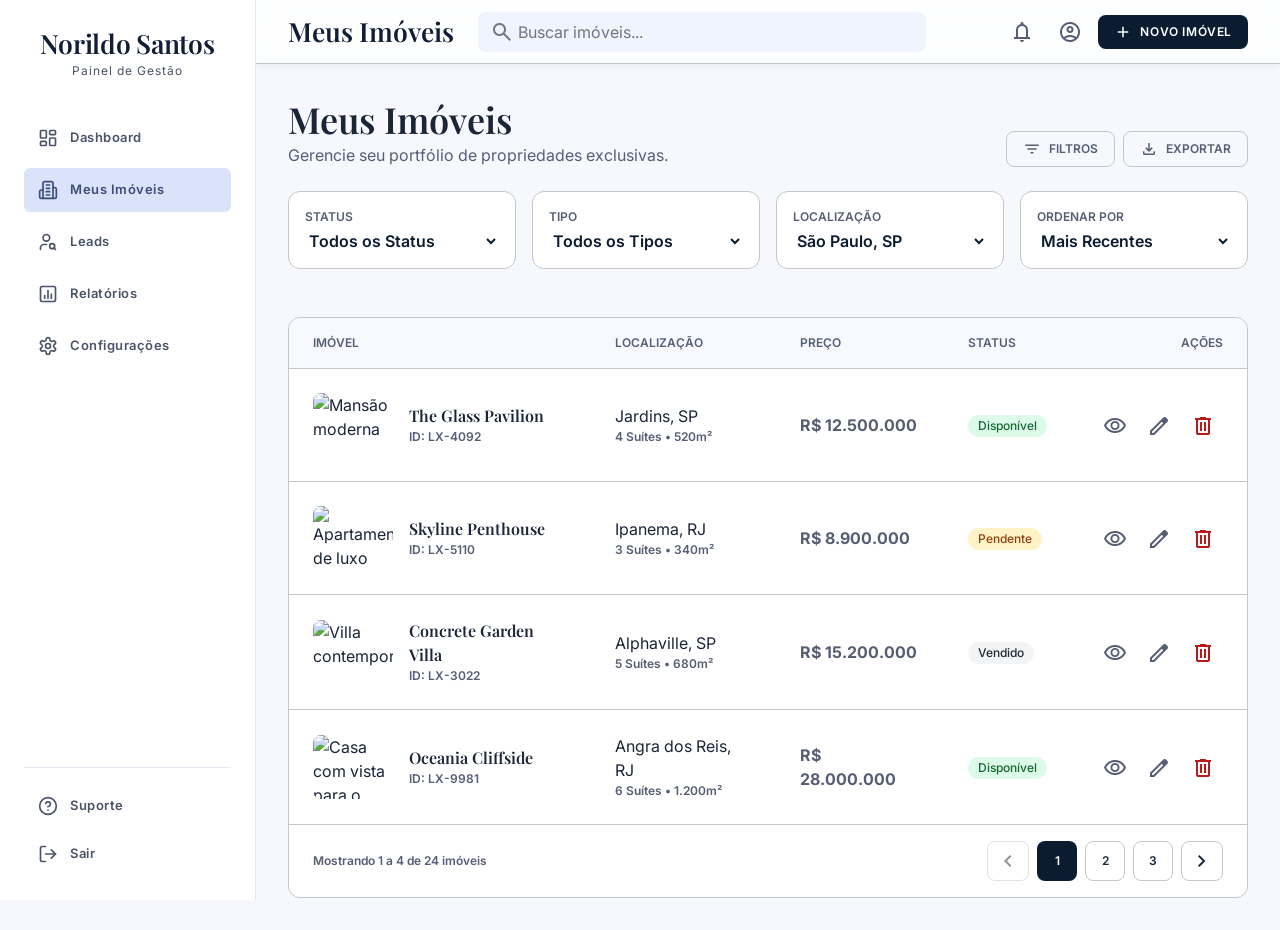
==== commit eec70f71: "Mobile-Adm" ====
--- a/pages/admImoveis.html
+++ b/pages/admImoveis.html
@@ -13,16 +13,18 @@
       rel="stylesheet"
     />
     <link rel="stylesheet" href="../styles/comum.css" />
+    <link rel="stylesheet" href="../styles/admin.css" />
     <link rel="stylesheet" href="../styles/admImoveis.css" />
-    <link rel="stylesheet" href="../styles/admin.css" />
     <link rel="stylesheet" href="../styles/styles.css" />
-
-    <script src="../js/admImoveis.js" defer></script>
+    <link rel="stylesheet" href="../styles/admin-nav.css" />
+
+    <script src="../js/admin.js" defer></script>
   </head>
-  <body>
+  <body class="admin-body">
     <script src="../js/icons.js"></script>
 
-    <aside class="barra-lateral" id="barra-lateral">
+    <div class="admin">
+    <aside class="sidebar barra-lateral" id="sidebar" aria-label="Menu administrativo">
       <div class="sidebar__brand">
         <a href="../index.html">Norildo Santos</a>
         <span>Painel de Gestão</span>
@@ -40,7 +42,7 @@
           </svg>
           Meus Imóveis
         </a>
-        <a class="sidebar__link" href="#leads">
+        <a class="sidebar__link" href="leads.html">
           <svg class="icon" aria-hidden="true"><use href="#i-leads" /></svg>
           Leads
         </a>
@@ -48,7 +50,7 @@
           <svg class="icon" aria-hidden="true"><use href="#i-reports" /></svg>
           Relatórios
         </a>
-        <a class="sidebar__link" href="#configuracoes">
+        <a class="sidebar__link" href="config.html">
           <svg class="icon" aria-hidden="true">
             <use href="#i-settings" />
           </svg>
@@ -56,7 +58,7 @@
         </a>
       </nav>
       <div class="sidebar__foot">
-        <a class="sidebar__link" href="#suporte">
+        <a class="sidebar__link" href="contato.html">
           <svg class="icon" aria-hidden="true"><use href="#i-help" /></svg>
           Suporte
         </a>
@@ -66,11 +68,13 @@
         </a>
       </div>
     </aside>
-    <div class="fundo-escuro" id="fundo-escuro"></div>
-
-    <header class="barra-topo">
+    <div class="sidebar-backdrop fundo-escuro" aria-hidden="true"></div>
+
+    <div class="admin__main">
+    <header class="barra-topo topbar">
       <div class="esquerda">
-        <h1 class="topbar__title">Dashboard</h1>
+        <button class="botao-icone topbar__menu" type="button" data-sidebar-toggle aria-label="Abrir menu" aria-expanded="false" aria-controls="sidebar"><span class="icone" aria-hidden="true">menu</span></button>
+        <h1 class="topbar__title">Meus Imóveis</h1>
         <label class="pesquisa"
           ><span class="icone">search</span
           ><input placeholder="Buscar imóveis..." type="text"
@@ -89,7 +93,7 @@
       </div>
     </header>
 
-    <main class="conteudo">
+    <main class="conteudo admin-content">
       <section class="cabecalho-pagina">
         <div>
           <h2>Meus Imóveis</h2>
@@ -266,6 +270,7 @@
         </div>
       </section>
     </main>
-    <script src="../js/admin.js" defer></script>
+    </div>
+    </div>
   </body>
 </html>
--- a/styles/comum.css
+++ b/styles/comum.css
@@ -132,6 +132,32 @@
   align-items: center;
   gap: 12px;
 }
+.cabecalho .menu-toggle {
+  display: inline-flex;
+  align-items: center;
+  justify-content: center;
+  width: 40px;
+  height: 40px;
+  border: 1px solid var(--cor-borda);
+  border-radius: 6px;
+  color: var(--cor-texto);
+}
+.cabecalho .menu-toggle .icone { font-size: 22px; }
+.cabecalho nav a[aria-current="page"] { color: var(--cor-texto); }
+.cabecalho.is-open nav {
+  display: flex;
+  position: absolute;
+  top: 100%;
+  left: 0;
+  right: 0;
+  flex-direction: column;
+  gap: 0;
+  padding: 8px 20px 16px;
+  background: var(--cor-branco);
+  border-bottom: 1px solid var(--cor-borda);
+  box-shadow: 0 12px 24px rgba(15, 29, 53, .10);
+}
+.cabecalho.is-open nav a { padding: 12px 0; border-bottom: 1px solid var(--cor-borda); }
 .cabecalho .acoes a {
   font-size: 12px;
   font-weight: 600;
@@ -245,6 +271,7 @@
   .cabecalho nav {
     display: flex;
   }
+  .cabecalho .menu-toggle { display: none; }
   .cabecalho .acoes a {
     display: inline-block;
   }
@@ -252,3 +279,12 @@
     grid-template-columns: 2fr 1fr 1fr;
   }
 }
+
+@media (max-width: 767px) {
+  .cabecalho > div { position: relative; gap: 12px; padding: 12px 16px; }
+  .cabecalho .logo { font-size: 20px; }
+  .cabecalho .acoes { gap: 8px; }
+  .cabecalho .acoes a { display: none; }
+  .cabecalho .acoes a.botao { display: inline-flex; padding: 9px 12px; }
+  .cabecalho nav { display: none; }
+}
--- a/styles/styles.css
+++ b/styles/styles.css
@@ -693,3 +693,55 @@
 
   .chat-fab { right: 16px; bottom: 16px; }
 }
+
+/* Compatibilidade do cabeçalho nas páginas Sobre e Vender */
+.site-header__inner { position: relative; display: flex; min-height: var(--header-h); justify-content: space-between; gap: 20px; }
+.site-logo { align-self: center; font-family: var(--font-serif); font-size: 1.35rem; font-weight: 600; color: var(--navy); white-space: nowrap; }
+.site-nav ul { display: flex; align-items: center; gap: 22px; }
+.site-nav a, .site-link { font-size: .8rem; color: var(--navy); }
+.site-menu-toggle { display: none; }
+@media (max-width: 860px) {
+  .site-header__inner { flex-wrap: wrap; padding-block: 12px; }
+  .site-menu-toggle { display: inline-flex; align-items: center; justify-content: center; width: 40px; height: 40px; border: 1px solid var(--line); border-radius: 6px; color: var(--navy); }
+  .site-header__actions { margin-left: auto; }
+  .site-nav { display: none; flex: 1 0 100%; }
+  .site-header.is-open .site-nav { display: block; }
+  .site-nav ul { align-items: stretch; flex-direction: column; gap: 0; }
+  .site-nav a { display: block; padding: 12px 4px; border-top: 1px solid var(--line); }
+}
+@media (max-width: 600px) {
+  .site-header__inner.container { padding-inline: 20px; }
+  .site-header__actions .site-link { display: none; }
+}
+
+/* Cabeçalho público compartilhado: mesmo ritmo e dimensões em todas as páginas */
+.site-header { position: sticky; top: 0; z-index: 50; background: var(--surface); border-bottom: 1px solid var(--line); }
+@media (max-width: 860px) {
+  .site-header .header__inner,
+  .site-header .site-header__inner {
+    position: relative; display: flex; flex-wrap: nowrap; align-items: center; justify-content: space-between;
+    gap: 8px; min-height: 64px; height: 64px; padding: 0 16px;
+  }
+  .site-header .logo, .site-header .site-logo { flex: 0 1 auto; font-size: 1.15rem; line-height: 1.2; white-space: nowrap; }
+  .site-header .header__actions, .site-header .site-header__actions { display: flex; flex: 0 0 auto; align-items: center; gap: 8px; margin: 0; }
+  .site-header .link-entrar, .site-header .site-link { display: none; }
+  .site-header .header__actions .btn { min-height: 40px; padding: 0 10px; font-size: .7rem; }
+  .site-header .menu-toggle { display: inline-flex; flex: 0 0 40px; width: 40px; height: 40px; align-items: center; justify-content: center; }
+  .site-header .site-menu-toggle { padding: 0; font-size: 0; }
+  .site-header .site-menu-toggle::before { content: ""; width: 20px; height: 14px; border-top: 2px solid currentColor; border-bottom: 2px solid currentColor; }
+  .site-header .site-menu-toggle::after { content: ""; position: absolute; width: 20px; border-top: 2px solid currentColor; }
+  .site-header .nav, .site-header .site-nav {
+    position: absolute; top: 100%; left: 0; right: 0; z-index: 51; display: none; flex-direction: column;
+    align-items: stretch; gap: 0; padding: 8px 16px 16px; background: var(--surface);
+    border-bottom: 1px solid var(--line); box-shadow: 0 12px 24px rgba(15,29,53,.08);
+  }
+  .site-header.is-open .nav, .site-header.is-open .site-nav { display: flex; visibility: visible; opacity: 1; transform: none; }
+  .site-header .site-nav ul { display: grid; gap: 0; }
+  .site-header .nav a, .site-header .site-nav a {
+    display: block; padding: 12px 4px; border: 0; border-bottom: 1px solid var(--line);
+    font-size: .875rem; line-height: 1.4; text-align: left;
+  }
+  .site-header .nav a[aria-current="page"], .site-header .site-nav a[aria-current="page"] { color: var(--gold); }
+  .container { padding-inline: 16px; }
+  .pagina { padding: 24px 16px; }
+}
--- a/styles/admin-nav.css
+++ b/styles/admin-nav.css
@@ -0,0 +1,79 @@
+﻿/* Navegação unificada do painel administrativo */
+:root { --admin-nav-width: 256px; --admin-nav-height: 64px; }
+.admin-body { min-height: 100vh; overflow-x: hidden; background: var(--bg, #f6f8fd); }
+.admin .sidebar, .app .sidebar {
+  width: var(--admin-nav-width);
+  min-width: var(--admin-nav-width);
+  box-sizing: border-box;
+  background: var(--surface, #fff);
+  z-index: 60;
+}
+.admin .sidebar__nav, .app .menu ul { display: grid; gap: 8px; margin-top: 36px; }
+.admin .sidebar__link, .app .menu__link {
+  display: flex; align-items: center; gap: 12px; min-height: 44px; padding: 10px 14px;
+  border-radius: 6px; color: var(--ink-soft, #4a5468); font-size: .8125rem; font-weight: 600;
+  white-space: nowrap; text-decoration: none;
+}
+.admin .sidebar__link[aria-current="page"], .app .menu__link[aria-current="page"] {
+  color: #3d4b78; background: #dbe3fb;
+}
+.app .sidebar__footer { display: grid; gap: 4px; margin-top: auto; padding-top: 16px; border-top: 1px solid var(--line); }
+.app .brand__name { font-size: 1.65rem; }
+.app .brand__role { font-size: .75rem; letter-spacing: .08em; color: var(--ink-soft); }
+.app .footer-link { display: flex; align-items: center; gap: 12px; padding: 10px 14px; color: var(--ink-soft); font-size: .8125rem; }
+.topbar__menu { display: none !important; }
+.sidebar-backdrop { z-index: 55; }
+.barra-topo.topbar { position: sticky; top: 0; right: auto; width: auto; height: var(--admin-nav-height); padding: 0 32px; }
+.barra-topo .topbar__menu { display: none !important; }
+.conteudo.admin-content { margin: 0; padding: 32px; }
+
+@media (min-width: 901px) {
+  .app { display: grid; grid-template-columns: var(--admin-nav-width) minmax(0, 1fr); min-height: 100vh; }
+  .app .sidebar, .admin .sidebar, .barra-lateral {
+    position: sticky; top: 0; left: auto; height: 100vh; transform: none; padding: 24px;
+    border-right: 1px solid var(--line, #e3e8f2); border-bottom: 0;
+  }
+  .app .brand { margin-bottom: 36px; }
+  .app .sidebar__footer { display: grid; }
+  .app .main { min-width: 0; }
+  .sidebar-backdrop, .fundo-escuro { display: none !important; }
+  .barra-topo.topbar { width: auto; }
+}
+
+@media (max-width: 900px) {
+  .admin, .app { display: block; min-height: 100vh; }
+  .admin__main, .app .main { min-width: 0; }
+  .admin .sidebar, .app .sidebar, .barra-lateral {
+    position: fixed; top: 0; bottom: 0; left: 0; z-index: 60; width: min(82vw, 300px);
+    min-width: 0; height: 100dvh; padding: 24px 20px; overflow-y: auto;
+    border: 0; border-right: 1px solid var(--line, #e3e8f2); transform: translateX(-105%);
+    transition: transform .24s ease; box-shadow: 0 16px 40px rgba(15,29,53,.16);
+  }
+  body.sidebar-open .admin .sidebar, body.sidebar-open .app .sidebar, body.sidebar-open .barra-lateral,
+  .barra-lateral.aberta { transform: translateX(0); }
+  .sidebar-backdrop, .fundo-escuro {
+    display: block; position: fixed; inset: 0; z-index: 55; background: rgba(15,29,53,.42);
+    opacity: 0; visibility: hidden; transition: opacity .24s ease, visibility .24s ease;
+  }
+  body.sidebar-open .sidebar-backdrop, body.sidebar-open .fundo-escuro, .fundo-escuro.visivel { opacity: 1; visibility: visible; }
+  .app .brand { margin-bottom: 28px; }
+  .admin .sidebar__nav, .app .menu ul { display: grid; grid-template-columns: 1fr; gap: 6px; margin-top: 28px; overflow: visible; }
+  .app .sidebar__footer { display: grid; }
+  .admin .sidebar__foot, .app .sidebar__footer { margin-top: auto; }
+  .topbar, .barra-topo.topbar {
+    position: sticky; top: 0; z-index: 40; display: flex; flex-wrap: nowrap; gap: 12px;
+    width: 100%; height: var(--admin-nav-height); min-height: var(--admin-nav-height); padding: 0 16px;
+    background: var(--surface, #fff); border-bottom: 1px solid var(--line, #e3e8f2); box-shadow: 0 2px 8px rgba(15,29,53,.06);
+  }
+  .topbar__menu, .barra-topo .topbar__menu { display: inline-grid !important; flex: 0 0 40px; place-items: center; width: 40px; height: 40px; margin: 0; }
+  .topbar__title { display: block !important; min-width: 0; margin: 0 auto 0 0; overflow: hidden; font-size: 1rem !important; line-height: 1.2; text-overflow: ellipsis; white-space: nowrap; }
+  .topbar__search, .topbar .search, .barra-topo .pesquisa { display: none !important; }
+  .topbar__actions { display: flex; flex: 0 0 auto; align-items: center; gap: 8px; }
+  .topbar__actions .btn-label { display: none; }
+  .admin-content, .content { padding: 24px 16px !important; }
+  .conteudo.admin-content { padding: 24px 16px !important; }
+  .barra-topo .esquerda { flex: 1; max-width: none; }
+  .barra-topo .direita { flex: 0 0 auto; }
+  .admin .topbar__menu .icon, .app .topbar__menu .icon { width: 20px; height: 20px; }
+}
+@media (prefers-reduced-motion: reduce) { .admin .sidebar, .app .sidebar, .barra-lateral, .sidebar-backdrop { transition: none; } }
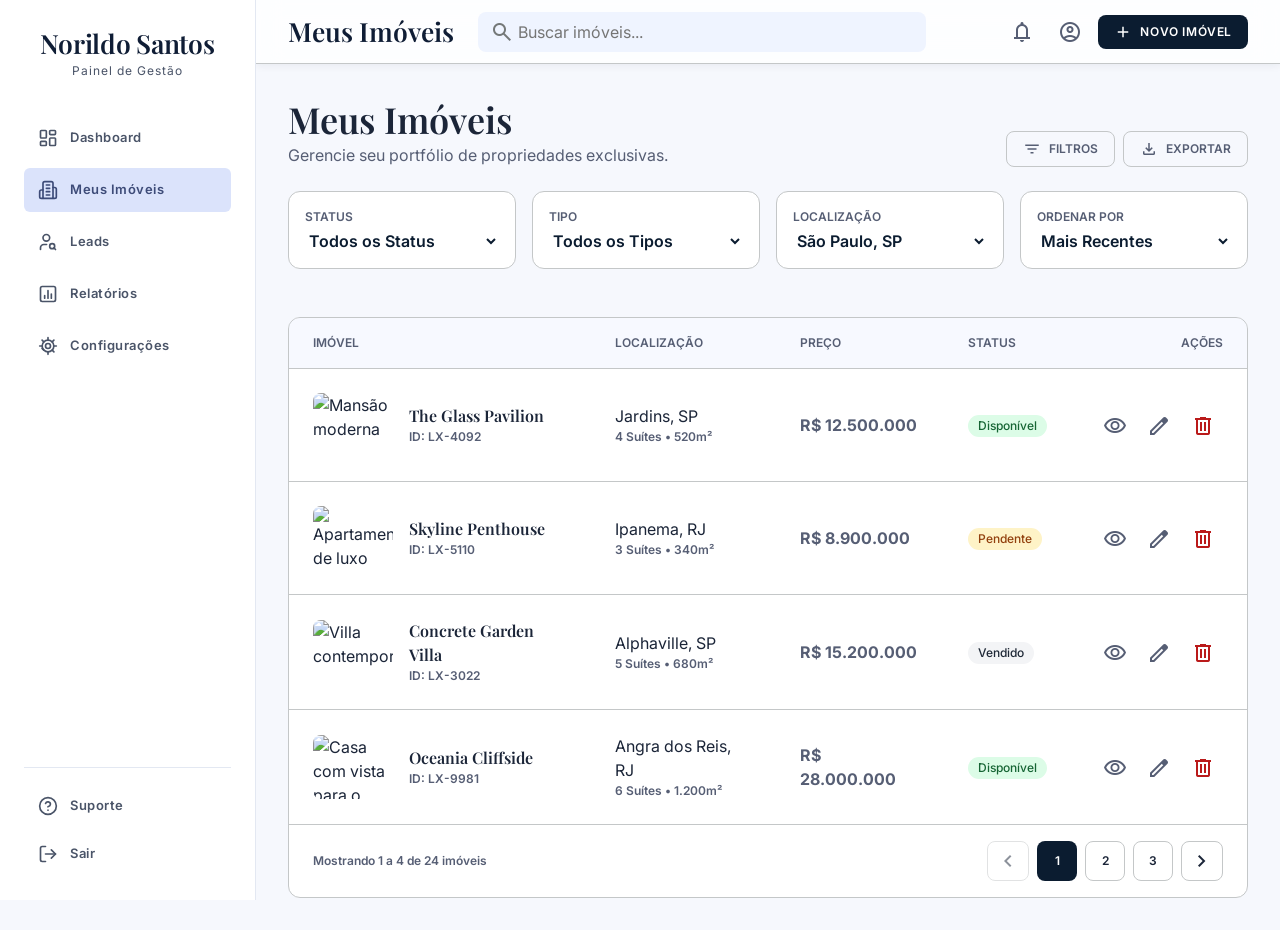
==== commit 55e10a20: "responsividade-final" ====
--- a/pages/admImoveis.html
+++ b/pages/admImoveis.html
@@ -52,7 +52,7 @@
         </a>
         <a class="sidebar__link" href="config.html">
           <svg class="icon" aria-hidden="true">
-            <use href="#i-settings" />
+            <use href="#i-gear" />
           </svg>
           Configurações
         </a>
--- a/styles/comum.css
+++ b/styles/comum.css
@@ -287,4 +287,10 @@
   .cabecalho .acoes a { display: none; }
   .cabecalho .acoes a.botao { display: inline-flex; padding: 9px 12px; }
   .cabecalho nav { display: none; }
-}
+  .cabecalho nav a.ativo,
+  .cabecalho nav a[aria-current="page"] {
+    color: #b88713;
+    font-weight: 700;
+    border-bottom: 1px solid var(--cor-borda);
+  }
+}
--- a/styles/styles.css
+++ b/styles/styles.css
@@ -741,7 +741,11 @@
     display: block; padding: 12px 4px; border: 0; border-bottom: 1px solid var(--line);
     font-size: .875rem; line-height: 1.4; text-align: left;
   }
-  .site-header .nav a[aria-current="page"], .site-header .site-nav a[aria-current="page"] { color: var(--gold); }
+  .site-header .nav a[aria-current="page"], .site-header .site-nav a[aria-current="page"] {
+    color: var(--gold);
+    font-weight: 700;
+    border-bottom: 1px solid var(--line);
+  }
   .container { padding-inline: 16px; }
   .pagina { padding: 24px 16px; }
 }
--- a/styles/admin-nav.css
+++ b/styles/admin-nav.css
@@ -2,11 +2,21 @@
 :root { --admin-nav-width: 256px; --admin-nav-height: 64px; }
 .admin-body { min-height: 100vh; overflow-x: hidden; background: var(--bg, #f6f8fd); }
 .admin .sidebar, .app .sidebar {
+  display: flex;
+  flex-direction: column;
   width: var(--admin-nav-width);
   min-width: var(--admin-nav-width);
   box-sizing: border-box;
   background: var(--surface, #fff);
   z-index: 60;
+}
+.admin .sidebar__foot, .app .sidebar__footer {
+  display: grid;
+  flex: 0 0 auto;
+  gap: 4px;
+  margin-top: auto;
+  padding-top: 16px;
+  border-top: 1px solid var(--line, #e3e8f2);
 }
 .admin .sidebar__nav, .app .menu ul { display: grid; gap: 8px; margin-top: 36px; }
 .admin .sidebar__link, .app .menu__link {
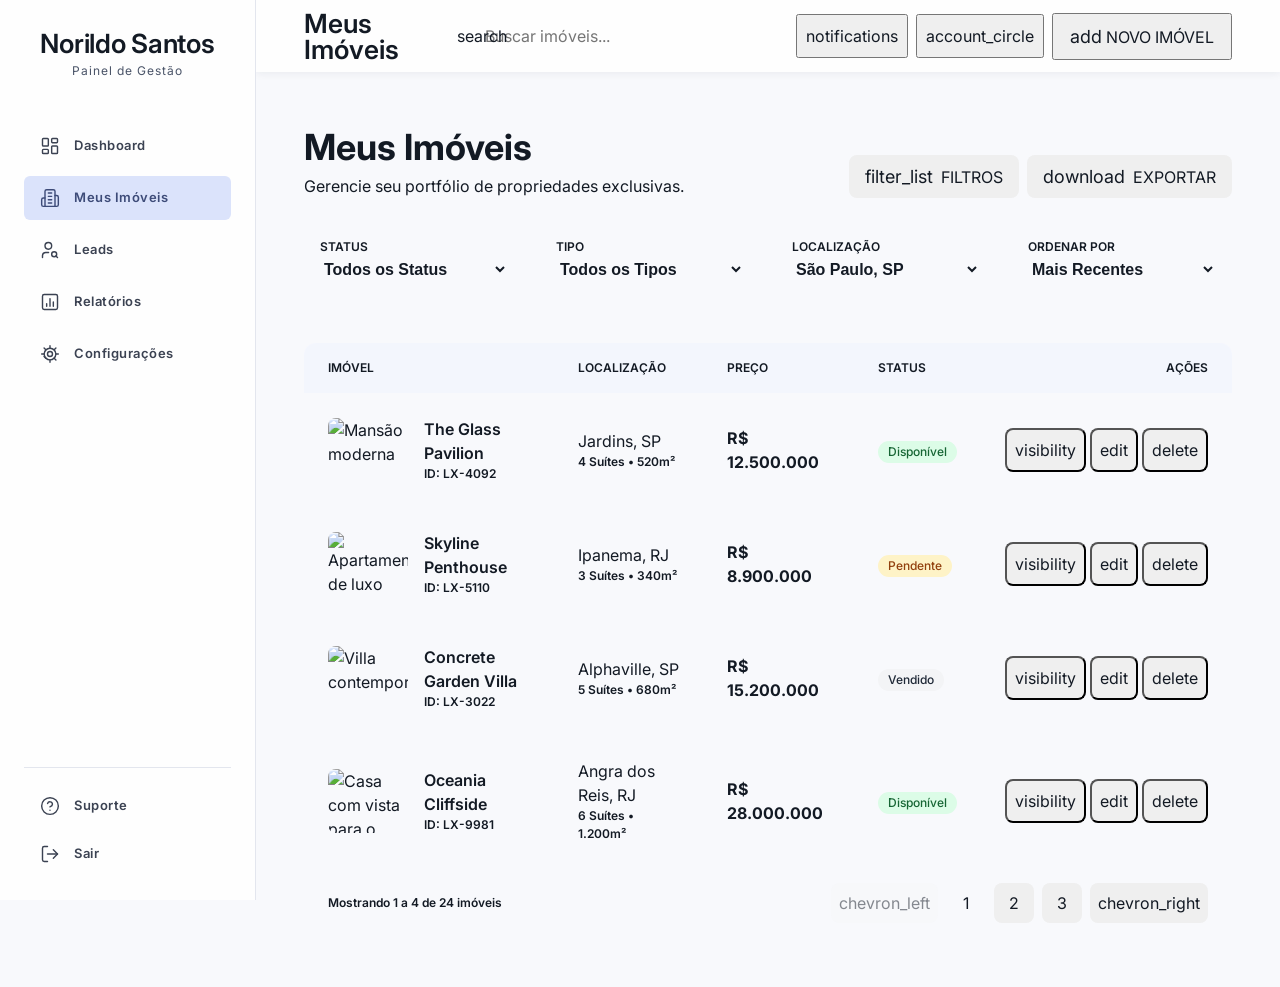
==== commit 165a439a: "toques-finais" ====
--- a/pages/admImoveis.html
+++ b/pages/admImoveis.html
@@ -12,11 +12,8 @@
       href="https://fonts.googleapis.com/css2?family=Material+Symbols+Outlined:wght,FILL@100..700,0..1&amp;display=swap"
       rel="stylesheet"
     />
-    <link rel="stylesheet" href="../styles/comum.css" />
-    <link rel="stylesheet" href="../styles/admin.css" />
+    <link rel="stylesheet" href="../styles/main.css" />
     <link rel="stylesheet" href="../styles/admImoveis.css" />
-    <link rel="stylesheet" href="../styles/styles.css" />
-    <link rel="stylesheet" href="../styles/admin-nav.css" />
 
     <script src="../js/admin.js" defer></script>
   </head>
@@ -24,253 +21,268 @@
     <script src="../js/icons.js"></script>
 
     <div class="admin">
-    <aside class="sidebar barra-lateral" id="sidebar" aria-label="Menu administrativo">
-      <div class="sidebar__brand">
-        <a href="../index.html">Norildo Santos</a>
-        <span>Painel de Gestão</span>
+      <aside
+        class="sidebar barra-lateral"
+        id="sidebar"
+        aria-label="Menu administrativo"
+      >
+        <div class="sidebar__brand">
+          <a href="../index.html">Norildo Santos</a>
+          <span>Painel de Gestão</span>
+        </div>
+        <nav class="sidebar__nav" aria-label="Seções da administração">
+          <a class="sidebar__link" href="dashboard.html">
+            <svg class="icon" aria-hidden="true">
+              <use href="#i-dashboard" />
+            </svg>
+            Dashboard
+          </a>
+          <a class="sidebar__link" href="admImoveis.html" aria-current="page">
+            <svg class="icon" aria-hidden="true">
+              <use href="#i-building" />
+            </svg>
+            Meus Imóveis
+          </a>
+          <a class="sidebar__link" href="leads.html">
+            <svg class="icon" aria-hidden="true"><use href="#i-leads" /></svg>
+            Leads
+          </a>
+          <a class="sidebar__link" href="relatorios.html">
+            <svg class="icon" aria-hidden="true"><use href="#i-reports" /></svg>
+            Relatórios
+          </a>
+          <a class="sidebar__link" href="config.html">
+            <svg class="icon" aria-hidden="true">
+              <use href="#i-gear" />
+            </svg>
+            Configurações
+          </a>
+        </nav>
+        <div class="sidebar__foot">
+          <a class="sidebar__link" href="contato.html">
+            <svg class="icon" aria-hidden="true"><use href="#i-help" /></svg>
+            Suporte
+          </a>
+          <a class="sidebar__link" href="../index.html">
+            <svg class="icon" aria-hidden="true"><use href="#i-logout" /></svg>
+            Sair
+          </a>
+        </div>
+      </aside>
+      <div class="sidebar-backdrop fundo-escuro" aria-hidden="true"></div>
+
+      <div class="admin__main">
+        <header class="barra-topo topbar">
+          <div class="esquerda">
+            <button
+              class="botao-icone topbar__menu"
+              type="button"
+              data-sidebar-toggle
+              aria-label="Abrir menu"
+              aria-expanded="false"
+              aria-controls="sidebar"
+            >
+              <span class="icone" aria-hidden="true">menu</span>
+            </button>
+            <h1 class="topbar__title">Meus Imóveis</h1>
+            <label class="pesquisa"
+              ><span class="icone">search</span
+              ><input placeholder="Buscar imóveis..." type="text"
+            /></label>
+          </div>
+          <div class="direita">
+            <button class="botao-icone">
+              <span class="icone">notifications</span>
+            </button>
+            <button class="botao-icone">
+              <span class="icone">account_circle</span>
+            </button>
+            <button class="botao">
+              <span class="icone">add</span> NOVO IMÓVEL
+            </button>
+          </div>
+        </header>
+
+        <main class="conteudo admin-content">
+          <section class="cabecalho-pagina">
+            <div>
+              <h2>Meus Imóveis</h2>
+              <p>Gerencie seu portfólio de propriedades exclusivas.</p>
+            </div>
+            <div class="botoes">
+              <button><span class="icone">filter_list</span> FILTROS</button>
+              <button><span class="icone">download</span> EXPORTAR</button>
+            </div>
+          </section>
+
+          <section class="filtros-rapidos">
+            <label
+              >STATUS<select>
+                <option>Todos os Status</option>
+                <option>Disponível</option>
+                <option>Vendido</option>
+                <option>Pendente</option>
+              </select></label
+            >
+            <label
+              >TIPO<select>
+                <option>Todos os Tipos</option>
+                <option>Cobertura</option>
+                <option>Mansão</option>
+                <option>Apartamento Luxo</option>
+              </select></label
+            >
+            <label
+              >LOCALIZAÇÃO<select>
+                <option>São Paulo, SP</option>
+                <option>Rio de Janeiro, RJ</option>
+                <option>Curitiba, PR</option>
+              </select></label
+            >
+            <label
+              >ORDENAR POR<select>
+                <option>Mais Recentes</option>
+                <option>Maior Preço</option>
+                <option>Menor Preço</option>
+              </select></label
+            >
+          </section>
+
+          <section class="tabela">
+            <div class="rolagem">
+              <table>
+                <thead>
+                  <tr>
+                    <th>Imóvel</th>
+                    <th>Localização</th>
+                    <th>Preço</th>
+                    <th>Status</th>
+                    <th>Ações</th>
+                  </tr>
+                </thead>
+                <tbody>
+                  <tr>
+                    <td>
+                      <div class="imovel">
+                        <img
+                          alt="Mansão moderna"
+                          src="https://lh3.googleusercontent.com/aida-public/[base64]"
+                        />
+                        <div>
+                          <strong>The Glass Pavilion</strong
+                          ><small>ID: LX-4092</small>
+                        </div>
+                      </div>
+                    </td>
+                    <td>Jardins, SP<small>4 Suítes • 520m²</small></td>
+                    <td><b>R$ 12.500.000</b></td>
+                    <td><span class="status disponivel">Disponível</span></td>
+                    <td>
+                      <div class="acoes-linha">
+                        <button><span class="icone">visibility</span></button
+                        ><button><span class="icone">edit</span></button
+                        ><button class="excluir">
+                          <span class="icone">delete</span>
+                        </button>
+                      </div>
+                    </td>
+                  </tr>
+                  <tr>
+                    <td>
+                      <div class="imovel">
+                        <img
+                          alt="Apartamento de luxo"
+                          src="https://lh3.googleusercontent.com/aida-public/[base64]"
+                        />
+                        <div>
+                          <strong>Skyline Penthouse</strong
+                          ><small>ID: LX-5110</small>
+                        </div>
+                      </div>
+                    </td>
+                    <td>Ipanema, RJ<small>3 Suítes • 340m²</small></td>
+                    <td><b>R$ 8.900.000</b></td>
+                    <td><span class="status pendente">Pendente</span></td>
+                    <td>
+                      <div class="acoes-linha">
+                        <button><span class="icone">visibility</span></button
+                        ><button><span class="icone">edit</span></button
+                        ><button class="excluir">
+                          <span class="icone">delete</span>
+                        </button>
+                      </div>
+                    </td>
+                  </tr>
+                  <tr>
+                    <td>
+                      <div class="imovel">
+                        <img
+                          alt="Villa contemporânea"
+                          src="https://lh3.googleusercontent.com/aida-public/[base64]"
+                        />
+                        <div>
+                          <strong>Concrete Garden Villa</strong
+                          ><small>ID: LX-3022</small>
+                        </div>
+                      </div>
+                    </td>
+                    <td>Alphaville, SP<small>5 Suítes • 680m²</small></td>
+                    <td><b>R$ 15.200.000</b></td>
+                    <td><span class="status vendido">Vendido</span></td>
+                    <td>
+                      <div class="acoes-linha">
+                        <button><span class="icone">visibility</span></button
+                        ><button><span class="icone">edit</span></button
+                        ><button class="excluir">
+                          <span class="icone">delete</span>
+                        </button>
+                      </div>
+                    </td>
+                  </tr>
+                  <tr>
+                    <td>
+                      <div class="imovel">
+                        <img
+                          alt="Casa com vista para o mar"
+                          src="https://lh3.googleusercontent.com/aida-public/[base64]"
+                        />
+                        <div>
+                          <strong>Oceania Cliffside</strong
+                          ><small>ID: LX-9981</small>
+                        </div>
+                      </div>
+                    </td>
+                    <td>Angra dos Reis, RJ<small>6 Suítes • 1.200m²</small></td>
+                    <td><b>R$ 28.000.000</b></td>
+                    <td><span class="status disponivel">Disponível</span></td>
+                    <td>
+                      <div class="acoes-linha">
+                        <button><span class="icone">visibility</span></button
+                        ><button><span class="icone">edit</span></button
+                        ><button class="excluir">
+                          <span class="icone">delete</span>
+                        </button>
+                      </div>
+                    </td>
+                  </tr>
+                </tbody>
+              </table>
+            </div>
+            <div class="paginacao">
+              <p>Mostrando 1 a 4 de 24 imóveis</p>
+              <div>
+                <button disabled>
+                  <span class="icone">chevron_left</span>
+                </button>
+                <button class="ativo">1</button>
+                <button>2</button>
+                <button>3</button>
+                <button><span class="icone">chevron_right</span></button>
+              </div>
+            </div>
+          </section>
+        </main>
       </div>
-      <nav class="sidebar__nav" aria-label="Seções da administração">
-        <a class="sidebar__link" href="dashboard.html">
-          <svg class="icon" aria-hidden="true">
-            <use href="#i-dashboard" />
-          </svg>
-          Dashboard
-        </a>
-        <a class="sidebar__link" href="admImoveis.html" aria-current="page">
-          <svg class="icon" aria-hidden="true">
-            <use href="#i-building" />
-          </svg>
-          Meus Imóveis
-        </a>
-        <a class="sidebar__link" href="leads.html">
-          <svg class="icon" aria-hidden="true"><use href="#i-leads" /></svg>
-          Leads
-        </a>
-        <a class="sidebar__link" href="relatorios.html">
-          <svg class="icon" aria-hidden="true"><use href="#i-reports" /></svg>
-          Relatórios
-        </a>
-        <a class="sidebar__link" href="config.html">
-          <svg class="icon" aria-hidden="true">
-            <use href="#i-gear" />
-          </svg>
-          Configurações
-        </a>
-      </nav>
-      <div class="sidebar__foot">
-        <a class="sidebar__link" href="contato.html">
-          <svg class="icon" aria-hidden="true"><use href="#i-help" /></svg>
-          Suporte
-        </a>
-        <a class="sidebar__link" href="../index.html">
-          <svg class="icon" aria-hidden="true"><use href="#i-logout" /></svg>
-          Sair
-        </a>
-      </div>
-    </aside>
-    <div class="sidebar-backdrop fundo-escuro" aria-hidden="true"></div>
-
-    <div class="admin__main">
-    <header class="barra-topo topbar">
-      <div class="esquerda">
-        <button class="botao-icone topbar__menu" type="button" data-sidebar-toggle aria-label="Abrir menu" aria-expanded="false" aria-controls="sidebar"><span class="icone" aria-hidden="true">menu</span></button>
-        <h1 class="topbar__title">Meus Imóveis</h1>
-        <label class="pesquisa"
-          ><span class="icone">search</span
-          ><input placeholder="Buscar imóveis..." type="text"
-        /></label>
-      </div>
-      <div class="direita">
-        <button class="botao-icone">
-          <span class="icone">notifications</span>
-        </button>
-        <button class="botao-icone">
-          <span class="icone">account_circle</span>
-        </button>
-        <button class="botao">
-          <span class="icone">add</span> NOVO IMÓVEL
-        </button>
-      </div>
-    </header>
-
-    <main class="conteudo admin-content">
-      <section class="cabecalho-pagina">
-        <div>
-          <h2>Meus Imóveis</h2>
-          <p>Gerencie seu portfólio de propriedades exclusivas.</p>
-        </div>
-        <div class="botoes">
-          <button><span class="icone">filter_list</span> FILTROS</button>
-          <button><span class="icone">download</span> EXPORTAR</button>
-        </div>
-      </section>
-
-      <section class="filtros-rapidos">
-        <label
-          >STATUS<select>
-            <option>Todos os Status</option>
-            <option>Disponível</option>
-            <option>Vendido</option>
-            <option>Pendente</option>
-          </select></label
-        >
-        <label
-          >TIPO<select>
-            <option>Todos os Tipos</option>
-            <option>Cobertura</option>
-            <option>Mansão</option>
-            <option>Apartamento Luxo</option>
-          </select></label
-        >
-        <label
-          >LOCALIZAÇÃO<select>
-            <option>São Paulo, SP</option>
-            <option>Rio de Janeiro, RJ</option>
-            <option>Curitiba, PR</option>
-          </select></label
-        >
-        <label
-          >ORDENAR POR<select>
-            <option>Mais Recentes</option>
-            <option>Maior Preço</option>
-            <option>Menor Preço</option>
-          </select></label
-        >
-      </section>
-
-      <section class="tabela">
-        <div class="rolagem">
-          <table>
-            <thead>
-              <tr>
-                <th>Imóvel</th>
-                <th>Localização</th>
-                <th>Preço</th>
-                <th>Status</th>
-                <th>Ações</th>
-              </tr>
-            </thead>
-            <tbody>
-              <tr>
-                <td>
-                  <div class="imovel">
-                    <img
-                      alt="Mansão moderna"
-                      src="https://lh3.googleusercontent.com/aida-public/[base64]"
-                    />
-                    <div>
-                      <strong>The Glass Pavilion</strong
-                      ><small>ID: LX-4092</small>
-                    </div>
-                  </div>
-                </td>
-                <td>Jardins, SP<small>4 Suítes • 520m²</small></td>
-                <td><b>R$ 12.500.000</b></td>
-                <td><span class="status disponivel">Disponível</span></td>
-                <td>
-                  <div class="acoes-linha">
-                    <button><span class="icone">visibility</span></button
-                    ><button><span class="icone">edit</span></button
-                    ><button class="excluir">
-                      <span class="icone">delete</span>
-                    </button>
-                  </div>
-                </td>
-              </tr>
-              <tr>
-                <td>
-                  <div class="imovel">
-                    <img
-                      alt="Apartamento de luxo"
-                      src="https://lh3.googleusercontent.com/aida-public/[base64]"
-                    />
-                    <div>
-                      <strong>Skyline Penthouse</strong
-                      ><small>ID: LX-5110</small>
-                    </div>
-                  </div>
-                </td>
-                <td>Ipanema, RJ<small>3 Suítes • 340m²</small></td>
-                <td><b>R$ 8.900.000</b></td>
-                <td><span class="status pendente">Pendente</span></td>
-                <td>
-                  <div class="acoes-linha">
-                    <button><span class="icone">visibility</span></button
-                    ><button><span class="icone">edit</span></button
-                    ><button class="excluir">
-                      <span class="icone">delete</span>
-                    </button>
-                  </div>
-                </td>
-              </tr>
-              <tr>
-                <td>
-                  <div class="imovel">
-                    <img
-                      alt="Villa contemporânea"
-                      src="https://lh3.googleusercontent.com/aida-public/[base64]"
-                    />
-                    <div>
-                      <strong>Concrete Garden Villa</strong
-                      ><small>ID: LX-3022</small>
-                    </div>
-                  </div>
-                </td>
-                <td>Alphaville, SP<small>5 Suítes • 680m²</small></td>
-                <td><b>R$ 15.200.000</b></td>
-                <td><span class="status vendido">Vendido</span></td>
-                <td>
-                  <div class="acoes-linha">
-                    <button><span class="icone">visibility</span></button
-                    ><button><span class="icone">edit</span></button
-                    ><button class="excluir">
-                      <span class="icone">delete</span>
-                    </button>
-                  </div>
-                </td>
-              </tr>
-              <tr>
-                <td>
-                  <div class="imovel">
-                    <img
-                      alt="Casa com vista para o mar"
-                      src="https://lh3.googleusercontent.com/aida-public/[base64]"
-                    />
-                    <div>
-                      <strong>Oceania Cliffside</strong
-                      ><small>ID: LX-9981</small>
-                    </div>
-                  </div>
-                </td>
-                <td>Angra dos Reis, RJ<small>6 Suítes • 1.200m²</small></td>
-                <td><b>R$ 28.000.000</b></td>
-                <td><span class="status disponivel">Disponível</span></td>
-                <td>
-                  <div class="acoes-linha">
-                    <button><span class="icone">visibility</span></button
-                    ><button><span class="icone">edit</span></button
-                    ><button class="excluir">
-                      <span class="icone">delete</span>
-                    </button>
-                  </div>
-                </td>
-              </tr>
-            </tbody>
-          </table>
-        </div>
-        <div class="paginacao">
-          <p>Mostrando 1 a 4 de 24 imóveis</p>
-          <div>
-            <button disabled><span class="icone">chevron_left</span></button>
-            <button class="ativo">1</button>
-            <button>2</button>
-            <button>3</button>
-            <button><span class="icone">chevron_right</span></button>
-          </div>
-        </div>
-      </section>
-    </main>
-    </div>
     </div>
   </body>
 </html>
--- a/styles/main.css
+++ b/styles/main.css
@@ -0,0 +1,2287 @@
+/* Estilos reutilizados entre as paginas publicas e administrativas. */
+
+/* Cores e medidas compartilhadas */
+:where(body:not(.admin-body):not(.site)) {
+  --cor-principal: #5d5f5f;
+  --cor-secundaria: #565e74;
+  --cor-fundo: #f8f9ff;
+  --cor-branco: #ffffff;
+  --cor-texto: #0b1c30;
+  --cor-texto-suave: #444748;
+  --cor-fundo-suave: #eff4ff;
+  --cor-fundo-medio: #e5eeff;
+  --cor-destaque: #dae2fd;
+  --cor-texto-destaque: #5c647a;
+  --cor-borda: #c4c7c8;
+  --cor-contorno: #747878;
+  --cor-erro: #ba1a1a;
+  --cor-whatsapp: #128c7e;
+  --sombra: 0 4px 20px rgba(0, 0, 0, 0.04);
+  --largura-maxima: 1280px;
+  --fonte-titulo: "Playfair Display", serif;
+  --fonte-texto: "Inter", sans-serif;
+}
+:where(body:not(.admin-body):not(.site)) * {
+  box-sizing: border-box;
+  margin: 0;
+  padding: 0;
+}
+
+:where(body:not(.admin-body):not(.site)) {
+  font-family: var(--fonte-texto);
+  font-size: 16px;
+  line-height: 1.5;
+  color: var(--cor-texto);
+  background: var(--cor-fundo);
+  -webkit-font-smoothing: antialiased;
+}
+
+:where(body:not(.admin-body):not(.site)) a {
+  color: inherit;
+  text-decoration: none;
+  transition: color 0.2s;
+}
+:where(body:not(.admin-body):not(.site)) img {
+  display: block;
+  max-width: 100%;
+}
+:where(body:not(.admin-body):not(.site)) button,
+:where(body:not(.admin-body):not(.site)) input,
+:where(body:not(.admin-body):not(.site)) select {
+  font: inherit;
+  color: inherit;
+}
+:where(body:not(.admin-body):not(.site)) button {
+  cursor: pointer;
+  background: none;
+  border: none;
+}
+:where(body:not(.admin-body):not(.site)) h1,
+:where(body:not(.admin-body):not(.site)) h2,
+:where(body:not(.admin-body):not(.site)) h3,
+:where(body:not(.admin-body):not(.site)) h4 {
+  font-family: var(--fonte-titulo);
+  font-weight: 600;
+  line-height: 1.3;
+}
+
+:where(body:not(.admin-body):not(.site)) .icone {
+  font-family: "Material Symbols Outlined";
+  font-weight: normal;
+  font-style: normal;
+  font-size: 24px;
+  line-height: 1;
+  display: inline-block;
+  white-space: nowrap;
+  -webkit-font-feature-settings: "liga";
+  font-feature-settings: "liga";
+  font-variation-settings:
+    "FILL" 0,
+    "wght" 400,
+    "GRAD" 0,
+    "opsz" 24;
+  vertical-align: middle;
+}
+
+:where(body:not(.admin-body):not(.site)) .logo {
+  font-family: var(--fonte-titulo);
+  font-size: 24px;
+  font-weight: 700;
+  letter-spacing: -0.01em;
+} /* Cabeçalho do site */
+
+:where(body:not(.admin-body):not(.site)) .cabecalho {
+  background: var(--cor-branco);
+  box-shadow: 0 1px 2px rgba(0, 0, 0, 0.05);
+  position: sticky;
+  top: 0;
+  z-index: 50;
+  transition: box-shadow 0.3s;
+}
+:where(body:not(.admin-body):not(.site)) .cabecalho.rolado {
+  box-shadow: 0 4px 6px rgba(0, 0, 0, 0.1);
+}
+:where(body:not(.admin-body):not(.site)) .cabecalho > div {
+  display: flex;
+  justify-content: space-between;
+  align-items: center;
+  max-width: var(--largura-maxima);
+  margin: 0 auto;
+  padding: 16px;
+}
+:where(body:not(.admin-body):not(.site)) .cabecalho nav {
+  display: none;
+  gap: 24px;
+}
+:where(body:not(.admin-body):not(.site)) .cabecalho nav a {
+  font-size: 12px;
+  font-weight: 600;
+  letter-spacing: 0.05em;
+  color: var(--cor-texto-suave);
+  padding-bottom: 4px;
+}
+:where(body:not(.admin-body):not(.site)) .cabecalho nav a:hover,
+:where(body:not(.admin-body):not(.site)) .cabecalho nav a.ativo {
+  color: var(--cor-texto);
+}
+:where(body:not(.admin-body):not(.site)) .cabecalho nav a.ativo {
+  border-bottom: 2px solid var(--cor-texto);
+}
+:where(body:not(.admin-body):not(.site)) .cabecalho .acoes {
+  display: flex;
+  align-items: center;
+  gap: 12px;
+}
+:where(body:not(.admin-body):not(.site)) .cabecalho .acoes a {
+  font-size: 12px;
+  font-weight: 600;
+  letter-spacing: 0.05em;
+  padding: 8px 16px;
+  border-radius: 4px;
+  display: none;
+}
+:where(body:not(.admin-body):not(.site)) .cabecalho .acoes a:hover {
+  background: var(--cor-fundo-suave);
+} /* Botões */
+
+:where(body:not(.admin-body):not(.site)) .botao {
+  display: inline-flex;
+  align-items: center;
+  justify-content: center;
+  gap: 8px;
+  background: var(--cor-texto);
+  color: var(--cor-branco);
+  font-size: 12px;
+  font-weight: 600;
+  letter-spacing: 0.05em;
+  padding: 8px 24px;
+  border-radius: 8px;
+  transition:
+    opacity 0.2s,
+    transform 0.2s,
+    box-shadow 0.2s;
+}
+:where(body:not(.admin-body):not(.site)) .botao:hover {
+  opacity: 0.9;
+}
+:where(body:not(.admin-body):not(.site)) .botao-contorno {
+  width: 100%;
+  padding: 8px;
+  border: 1px solid var(--cor-principal);
+  color: var(--cor-principal);
+  border-radius: 4px;
+  font-size: 12px;
+  font-weight: 600;
+  transition:
+    background 0.2s,
+    color 0.2s;
+}
+:where(body:not(.admin-body):not(.site)) .botao-contorno:hover {
+  background: var(--cor-principal);
+  color: var(--cor-branco);
+} /* Caixa branca com sombra */
+
+:where(body:not(.admin-body):not(.site)) .caixa {
+  background: var(--cor-branco);
+  border-radius: 8px;
+  box-shadow: var(--sombra);
+} /* Rodapé */
+
+:where(body:not(.admin-body):not(.site)) .rodape {
+  background: var(--cor-fundo-suave);
+  border-top: 1px solid var(--cor-borda);
+  padding: 48px 0;
+}
+:where(body:not(.admin-body):not(.site)) .rodape > div {
+  display: grid;
+  gap: 24px;
+  max-width: var(--largura-maxima);
+  margin: 0 auto;
+  padding: 0 16px;
+}
+:where(body:not(.admin-body):not(.site)) .rodape .logo {
+  margin-bottom: 16px;
+}
+:where(body:not(.admin-body):not(.site)) .rodape p {
+  color: var(--cor-texto-suave);
+  margin-bottom: 16px;
+}
+:where(body:not(.admin-body):not(.site)) .rodape small {
+  display: block;
+  font-size: 12px;
+  font-weight: 600;
+  color: var(--cor-texto-suave);
+}
+:where(body:not(.admin-body):not(.site)) .rodape h4 {
+  font-family: var(--fonte-texto);
+  font-size: 12px;
+  font-weight: 700;
+  text-transform: uppercase;
+  letter-spacing: 0.05em;
+  margin-bottom: 8px;
+}
+:where(body:not(.admin-body):not(.site)) .rodape ul {
+  list-style: none;
+  display: flex;
+  flex-direction: column;
+  gap: 8px;
+}
+:where(body:not(.admin-body):not(.site)) .rodape ul a {
+  color: var(--cor-texto-suave);
+}
+:where(body:not(.admin-body):not(.site)) .rodape ul a:hover {
+  color: var(--cor-principal);
+}
+
+@media (min-width: 768px) {
+  :where(body:not(.admin-body):not(.site)) .cabecalho > div,
+  :where(body:not(.admin-body):not(.site)) .rodape > div {
+    padding-left: 48px;
+    padding-right: 48px;
+  }
+  :where(body:not(.admin-body):not(.site)) .cabecalho nav {
+    display: flex;
+  }
+  :where(body:not(.admin-body):not(.site)) .cabecalho .menu-toggle {
+    display: none;
+  }
+  :where(body:not(.admin-body):not(.site)) .cabecalho .acoes a {
+    display: inline-block;
+  }
+  :where(body:not(.admin-body):not(.site)) .rodape > div {
+    grid-template-columns: 2fr 1fr 1fr;
+  }
+}
+
+/* Base compartilhada do painel administrativo. */
+
+body.admin-body {
+  --bg: #f8f9fc;
+  --surface: #fefefe;
+  --ink: #131a24;
+  --ink-soft: #4b5262;
+  --ink-faint: #8b91a0;
+  --line: #e3e6ee;
+  --lavender: #d9e2ff;
+  --slate: #5a6275;
+  --navy: #131a24;
+  --success-bg: #e4ebff;
+  --success-ink: #3b4a78;
+  --radius: 12px;
+  --shadow: 0 2px 10px rgba(19, 26, 36, 0.05);
+  --font-body: "Inter", system-ui, -apple-system, "Segoe UI", sans-serif;
+  --font-display: "Playfair Display", Georgia, "Times New Roman", serif;
+}
+body.admin-body *,
+body.admin-body *::before,
+body.admin-body *::after {
+  box-sizing: border-box;
+}
+
+body.admin-body {
+  -webkit-text-size-adjust: 100%;
+}
+
+body.admin-body {
+  margin: 0;
+  background: var(--bg);
+  color: var(--ink);
+  font-family: var(--font-body);
+  font-size: 1rem;
+  line-height: 1.5;
+}
+
+body.admin-body h1,
+body.admin-body h2,
+body.admin-body h3,
+body.admin-body h4,
+body.admin-body p,
+body.admin-body ul {
+  margin: 0;
+}
+body.admin-body ul {
+  padding: 0;
+  list-style: none;
+}
+body.admin-body a {
+  color: inherit;
+  text-decoration: none;
+}
+body.admin-body button,
+body.admin-body input {
+  font: inherit;
+  color: inherit;
+}
+body.admin-body button {
+  cursor: pointer;
+}
+
+body.admin-body :focus-visible {
+  outline: 2px solid var(--navy);
+  outline-offset: 2px;
+}
+
+body.admin-body .sprite {
+  position: absolute;
+  width: 0;
+  height: 0;
+  overflow: hidden;
+}
+
+body.admin-body .visually-hidden {
+  position: absolute;
+  width: 1px;
+  height: 1px;
+  margin: -1px;
+  padding: 0;
+  overflow: hidden;
+  clip: rect(0 0 0 0);
+  white-space: nowrap;
+  border: 0;
+}
+
+body.admin-body .skip-link {
+  position: absolute;
+  left: 1rem;
+  top: -4rem;
+  z-index: 50;
+  padding: 0.5rem 1rem;
+  background: var(--navy);
+  color: #fff;
+  border-radius: 8px;
+}
+body.admin-body .skip-link:focus {
+  top: 1rem;
+}
+
+body.admin-body .icon {
+  width: 1.375rem;
+  height: 1.375rem;
+  flex: none;
+  fill: none;
+  stroke: currentColor;
+  stroke-width: 1.7;
+  stroke-linecap: round;
+  stroke-linejoin: round;
+}
+body.admin-body .icon--small {
+  width: 1.125rem;
+  height: 1.125rem;
+}
+body.admin-body .icon--large {
+  width: 1.75rem;
+  height: 1.75rem;
+}
+
+/* ==========================================================
+   Área administrativa — Dashboard e Relatórios
+   Usa as variáveis e utilitários de styles.css
+   ========================================================== */
+
+body.admin-body {
+  --slate: #545f7a;
+  --tint: #dbe3fb;
+  --tint-soft: #eef3fe;
+  --ink-soft: #4a5468;
+  --success: #1f9d55;
+  --success-bg: #e8f8ee;
+  --danger: #d93636;
+  --danger-bg: #fdecec;
+  --card-line: #d8dde9;
+  --sidebar-w: 256px;
+  --topbar-h: 72px;
+}
+
+body.admin-body {
+  background: var(--bg);
+}
+
+body.admin-body .admin {
+  display: grid;
+  grid-template-columns: var(--sidebar-w) minmax(0, 1fr);
+  min-height: 100vh;
+}
+
+body.admin-body .admin__main {
+  min-width: 0;
+} /* ---------- Barra lateral ---------- */
+
+body.admin-body .sidebar {
+  position: sticky;
+  top: 0;
+  z-index: 60;
+  display: flex;
+  flex-direction: column;
+  height: 100vh;
+  padding: 24px;
+  background: var(--surface);
+  border-right: 1px solid var(--line);
+}
+
+body.admin-body .sidebar__brand {
+  padding-top: 4px;
+  text-align: center;
+}
+
+body.admin-body .sidebar__brand a {
+  display: block;
+  font-family: var(--font-serif);
+  font-size: 1.65rem;
+  font-weight: 600;
+  line-height: 1.2;
+  letter-spacing: -0.01em;
+  color: var(--navy);
+}
+
+body.admin-body .sidebar__brand span {
+  display: block;
+  margin-top: 2px;
+  font-size: 0.75rem;
+  letter-spacing: 0.08em;
+  color: var(--ink-soft);
+}
+
+body.admin-body .sidebar__nav {
+  display: grid;
+  gap: 8px;
+  margin-top: 44px;
+}
+
+body.admin-body .sidebar__link {
+  display: flex;
+  align-items: center;
+  gap: 14px;
+  padding: 12px 16px;
+  font-size: 0.8125rem;
+  font-weight: 600;
+  letter-spacing: 0.04em;
+  color: #3b4252;
+  border-radius: 6px;
+  transition:
+    background-color 0.2s ease,
+    color 0.2s ease;
+}
+
+body.admin-body .sidebar__link .icon {
+  width: 20px;
+  height: 20px;
+}
+body.admin-body .sidebar__link:hover {
+  background: var(--tint-soft);
+}
+
+body.admin-body .sidebar__link[aria-current="page"] {
+  color: #3d4b78;
+  background: var(--tint);
+}
+
+body.admin-body .sidebar__foot {
+  display: grid;
+  gap: 4px;
+  margin-top: auto;
+  padding-top: 16px;
+  border-top: 1px solid var(--line);
+}
+
+body.admin-body .sidebar-backdrop {
+  position: fixed;
+  inset: 0;
+  z-index: 55;
+  background: rgba(15, 29, 53, 0.4);
+  opacity: 0;
+  visibility: hidden;
+  transition:
+    opacity 0.25s ease,
+    visibility 0.25s;
+} /* ---------- Barra superior ---------- */
+
+body.admin-body .topbar {
+  position: sticky;
+  top: 0;
+  z-index: 40;
+  display: flex;
+  align-items: center;
+  gap: 32px;
+  height: var(--topbar-h);
+  padding: 0 48px;
+  background: var(--surface);
+  box-shadow: 0 2px 8px rgba(15, 29, 53, 0.06);
+}
+
+body.admin-body .topbar__title {
+  font-family: var(--font-serif);
+  font-size: 1.65rem;
+  font-weight: 600;
+  line-height: 1;
+  color: var(--navy);
+}
+
+body.admin-body .topbar__menu {
+  display: none;
+}
+
+body.admin-body .topbar__search {
+  position: relative;
+  flex: 0 1 448px;
+  min-width: 0;
+}
+
+body.admin-body .topbar__search input {
+  width: 100%;
+  height: 42px;
+  padding: 0 12px 0 44px;
+  font-size: 0.9375rem;
+  color: var(--text);
+  background: #ebf1fe;
+  border: 1px solid #b9c2d6;
+  border-bottom-width: 2px;
+  border-radius: 3px;
+  outline: 0;
+  transition:
+    border-color 0.2s ease,
+    background-color 0.2s ease;
+}
+
+body.admin-body .topbar__search input::placeholder {
+  color: #6b7488;
+  opacity: 1;
+}
+body.admin-body .topbar__search input:focus {
+  background: #fff;
+  border-color: var(--navy);
+}
+
+body.admin-body .topbar__search .icon {
+  position: absolute;
+  top: 50%;
+  left: 13px;
+  width: 20px;
+  height: 20px;
+  color: #3b4252;
+  transform: translateY(-50%);
+  pointer-events: none;
+}
+
+body.admin-body .topbar__actions {
+  display: flex;
+  align-items: center;
+  gap: 28px;
+  margin-left: auto;
+}
+
+body.admin-body .icon-btn {
+  display: inline-grid;
+  place-items: center;
+  width: 36px;
+  height: 36px;
+  padding: 0;
+  color: var(--navy);
+  background: transparent;
+  border: 0;
+  border-radius: 6px;
+  cursor: pointer;
+  transition: background-color 0.2s ease;
+}
+
+body.admin-body .icon-btn:hover {
+  background: var(--tint-soft);
+}
+body.admin-body .icon-btn .icon {
+  width: 20px;
+  height: 20px;
+} /* ---------- Conteúdo ---------- */
+
+body.admin-body .admin-content {
+  padding: 48px;
+}
+
+body.admin-body .panel-head {
+  display: flex;
+  align-items: flex-end;
+  justify-content: space-between;
+  gap: 24px;
+  margin-bottom: 20px;
+}
+
+body.admin-body .panel-head h2 {
+  font-family: var(--font-serif);
+  font-size: 1.65rem;
+  font-weight: 600;
+  line-height: 1.2;
+  color: var(--navy);
+}
+
+body.admin-body .panel-head p {
+  margin-top: 2px;
+  font-size: 1rem;
+  color: var(--ink-soft);
+}
+
+body.admin-body .panel-head__link {
+  display: inline-flex;
+  align-items: center;
+  gap: 6px;
+  font-size: 0.75rem;
+  font-weight: 600;
+  letter-spacing: 0.04em;
+  color: var(--ink-soft);
+  transition: color 0.2s ease;
+}
+
+body.admin-body .panel-head__link:hover {
+  color: var(--navy);
+}
+body.admin-body .panel-head__link .icon {
+  width: 14px;
+  height: 14px;
+} /* ---------- Cards de indicadores (dashboard) ---------- */
+
+body.admin-body .stats {
+  display: grid;
+  grid-template-columns: repeat(auto-fit, minmax(240px, 1fr));
+  gap: 24px;
+}
+
+body.admin-body .stat {
+  padding: 24px;
+  background: var(--surface);
+  border-radius: 12px;
+  box-shadow: 0 2px 12px rgba(15, 29, 53, 0.06);
+}
+
+body.admin-body .stat__top {
+  display: flex;
+  align-items: flex-start;
+  justify-content: space-between;
+  gap: 12px;
+}
+
+body.admin-body .stat__label {
+  padding-top: 4px;
+  font-size: 0.75rem;
+  font-weight: 600;
+  letter-spacing: 0.05em;
+  color: var(--ink-soft);
+}
+
+body.admin-body .stat__icon {
+  display: grid;
+  place-items: center;
+  flex-shrink: 0;
+  width: 38px;
+  height: 38px;
+  color: var(--navy);
+  background: var(--tint);
+  border-radius: 50%;
+}
+
+body.admin-body .stat__icon .icon {
+  width: 18px;
+  height: 18px;
+}
+
+body.admin-body .stat__value {
+  margin-top: 20px;
+  font-family: var(--font-serif);
+  font-size: 2.5rem;
+  font-weight: 700;
+  line-height: 1;
+  color: var(--navy);
+}
+
+body.admin-body .stat__trend {
+  display: flex;
+  align-items: center;
+  gap: 6px;
+  margin-top: 12px;
+  font-size: 0.75rem;
+  font-weight: 600;
+  letter-spacing: 0.03em;
+  color: var(--ink-soft);
+}
+
+body.admin-body .stat__trend .icon {
+  width: 13px;
+  height: 13px;
+}
+
+body.admin-body .section-block {
+  margin-top: 48px;
+} /* ---------- Tabelas ---------- */
+
+body.admin-body .table-card {
+  overflow: hidden;
+  background: var(--surface);
+  border-radius: var(--radius);
+  box-shadow: 0 2px 12px rgba(15, 29, 53, 0.06);
+}
+
+body.admin-body .table-wrap {
+  overflow-x: auto;
+}
+
+body.admin-body .data-table {
+  width: 100%;
+  min-width: 640px;
+  border-collapse: collapse;
+}
+
+body.admin-body .data-table th {
+  padding: 16px;
+  font-size: 0.75rem;
+  font-weight: 600;
+  letter-spacing: 0.05em;
+  text-align: left;
+  white-space: nowrap;
+  color: var(--ink-soft);
+  border-bottom: 2px solid #e3e7ef;
+}
+
+body.admin-body .data-table td {
+  padding: 16px;
+  vertical-align: middle;
+  border-bottom: 1px solid var(--line);
+}
+
+body.admin-body .data-table tbody tr:last-child td {
+  border-bottom: 0;
+}
+
+body.admin-body .data-table th:last-child,
+body.admin-body .data-table td:last-child {
+  text-align: right;
+}
+
+body.admin-body .data-table .num {
+  font-weight: 700;
+  white-space: nowrap;
+}
+body.admin-body .data-table .muted {
+  color: var(--ink-soft);
+  white-space: nowrap;
+}
+
+body.admin-body .table-empty td {
+  padding: 32px 16px;
+  text-align: center !important;
+  color: var(--ink-soft);
+}
+
+body.admin-body .property {
+  display: flex;
+  align-items: center;
+  gap: 16px;
+}
+
+body.admin-body .thumb {
+  position: relative;
+  flex-shrink: 0;
+  width: 64px;
+  height: 48px;
+  overflow: hidden;
+  background: linear-gradient(135deg, #24324f, #4a5b7d);
+  border-radius: 4px;
+}
+
+body.admin-body .thumb img {
+  width: 100%;
+  height: 100%;
+  object-fit: cover;
+}
+
+body.admin-body .property__name {
+  display: block;
+  font-size: 1rem;
+  font-weight: 600;
+  color: var(--navy);
+}
+
+body.admin-body .property__sub {
+  display: block;
+  font-size: 0.8125rem;
+  letter-spacing: 0.03em;
+  color: var(--ink-soft);
+}
+
+body.admin-body .pill {
+  display: inline-block;
+  padding: 3px 10px;
+  font-size: 0.75rem;
+  font-weight: 500;
+  white-space: nowrap;
+  color: #4a5aa5;
+  background: #d5defb;
+  border: 1px solid transparent;
+  border-radius: 999px;
+}
+
+body.admin-body .pill--sold {
+  color: #3d4b78;
+  background: #e5edfd;
+  border-color: #b7c7ee;
+}
+
+body.admin-body .actions {
+  display: inline-flex;
+  align-items: center;
+  gap: 12px;
+}
+
+body.admin-body .actions .icon-btn {
+  width: 32px;
+  height: 32px;
+  color: #3b4252;
+}
+body.admin-body .actions .icon-btn .icon {
+  width: 18px;
+  height: 18px;
+}
+body.admin-body .actions .icon-btn[data-action="excluir"]:hover {
+  color: var(--danger);
+  background: var(--danger-bg);
+} /* ==========================================================
+   Relatórios
+   ========================================================== */
+
+body.admin-body .page-head {
+  display: flex;
+  align-items: flex-start;
+  justify-content: space-between;
+  flex-wrap: wrap;
+  gap: 20px 24px;
+}
+
+body.admin-body .page-head h1 {
+  font-family: var(--font-serif);
+  font-size: clamp(1.9rem, 3vw, 2.4rem);
+  font-weight: 600;
+  line-height: 1.2;
+  letter-spacing: -0.01em;
+  color: var(--navy);
+}
+
+body.admin-body .page-head p {
+  margin-top: 2px;
+  font-size: 1rem;
+  color: var(--ink-soft);
+}
+
+body.admin-body .page-head__actions {
+  display: flex;
+  flex-wrap: wrap;
+  gap: 12px;
+}
+
+body.admin-body .btn-report {
+  display: inline-flex;
+  align-items: center;
+  justify-content: center;
+  gap: 12px;
+  padding: 14px 28px;
+  font-size: 0.8125rem;
+  font-weight: 500;
+  letter-spacing: 0.08em;
+  text-transform: uppercase;
+  white-space: nowrap;
+  border-radius: 4px;
+  cursor: pointer;
+  transition:
+    background-color 0.2s ease,
+    transform 0.2s ease;
+}
+
+body.admin-body .btn-report .icon {
+  width: 16px;
+  height: 16px;
+}
+body.admin-body .btn-report:active {
+  transform: translateY(1px);
+}
+
+body.admin-body .btn-report--outline {
+  color: var(--text);
+  background: var(--surface);
+  border: 1px solid #c9cfdc;
+}
+
+body.admin-body .btn-report--outline:hover {
+  background: var(--tint-soft);
+}
+
+body.admin-body .btn-report--slate {
+  color: #fff;
+  background: var(--slate);
+  border: 1px solid var(--slate);
+  box-shadow: 0 4px 10px rgba(15, 29, 53, 0.2);
+}
+
+body.admin-body .btn-report--slate:hover {
+  background: #444e68;
+}
+
+body.admin-body .kpis {
+  display: grid;
+  grid-template-columns: repeat(auto-fit, minmax(240px, 1fr));
+  gap: 24px;
+  margin-top: 48px;
+}
+
+body.admin-body .report-card {
+  padding: 24px;
+  background: var(--surface);
+  border: 1px solid var(--card-line);
+  border-radius: var(--radius);
+  box-shadow: 0 1px 3px rgba(15, 29, 53, 0.05);
+}
+
+body.admin-body .kpi__top {
+  display: flex;
+  align-items: flex-start;
+  justify-content: space-between;
+  gap: 12px;
+}
+
+body.admin-body .kpi__icon {
+  display: grid;
+  place-items: center;
+  width: 48px;
+  height: 48px;
+  color: var(--slate);
+  background: var(--tint);
+  border-radius: 8px;
+}
+
+body.admin-body .kpi__icon .icon {
+  width: 22px;
+  height: 22px;
+}
+
+body.admin-body .delta {
+  padding: 4px 10px;
+  font-size: 0.875rem;
+  font-weight: 500;
+  border-radius: 4px;
+}
+
+body.admin-body .delta--up {
+  color: var(--success);
+  background: var(--success-bg);
+}
+body.admin-body .delta--down {
+  color: var(--danger);
+  background: var(--danger-bg);
+}
+
+body.admin-body .kpi__label {
+  margin-top: 20px;
+  font-size: 1rem;
+  letter-spacing: 0.08em;
+  text-transform: uppercase;
+  color: var(--ink-soft);
+}
+
+body.admin-body .kpi__value {
+  margin-top: 8px;
+  font-family: var(--font-serif);
+  font-size: 1.65rem;
+  font-weight: 600;
+  line-height: 1.2;
+  color: var(--navy);
+}
+
+body.admin-body .report-grid {
+  display: grid;
+  grid-template-columns: minmax(0, 2.08fr) minmax(0, 1fr);
+  gap: 24px;
+  margin-top: 48px;
+}
+
+body.admin-body .report-card__head {
+  display: flex;
+  align-items: center;
+  justify-content: space-between;
+  gap: 16px;
+}
+
+body.admin-body .report-card__title {
+  font-family: var(--font-serif);
+  font-size: 1.5rem;
+  font-weight: 600;
+  line-height: 1.2;
+  color: var(--navy);
+}
+
+body.admin-body .select-wrap {
+  position: relative;
+  display: inline-flex;
+  align-items: center;
+}
+
+body.admin-body .select-wrap select {
+  padding: 6px 28px 6px 6px;
+  font-size: 1rem;
+  color: var(--ink-soft);
+  background: transparent;
+  border: 0;
+  border-radius: 4px;
+  outline-offset: 2px;
+  cursor: pointer;
+  appearance: none;
+  -webkit-appearance: none;
+}
+
+body.admin-body .select-wrap .icon {
+  position: absolute;
+  right: 4px;
+  width: 16px;
+  height: 16px;
+  color: var(--ink-soft);
+  pointer-events: none;
+} /* Gráfico de linha */
+
+body.admin-body .chart {
+  margin-top: 24px;
+}
+body.admin-body .chart svg {
+  display: block;
+  width: 100%;
+  height: auto;
+  overflow: visible;
+}
+
+body.admin-body .chart__grid line {
+  stroke: #e6eaf2;
+  stroke-width: 1;
+}
+body.admin-body .chart__grid line.is-dashed {
+  stroke-dasharray: 3 4;
+}
+
+body.admin-body .chart__line {
+  fill: none;
+  stroke: #7b8199;
+  stroke-width: 5;
+  stroke-linecap: round;
+  stroke-linejoin: round;
+}
+
+body.admin-body .chart__hit {
+  fill: transparent;
+  cursor: pointer;
+  transition: fill 0.15s ease;
+}
+body.admin-body .chart__hit:hover {
+  fill: var(--slate);
+}
+
+body.admin-body .chart__labels text {
+  font-family: var(--font-sans);
+  font-size: 10px;
+  text-anchor: middle;
+  fill: var(--ink-soft);
+} /* Rosca */
+
+body.admin-body .donut {
+  position: relative;
+  width: min(200px, 100%);
+  margin: 16px auto 20px;
+}
+
+body.admin-body .donut svg {
+  display: block;
+  width: 100%;
+  height: auto;
+}
+
+body.admin-body .donut__center {
+  position: absolute;
+  inset: 0;
+  display: flex;
+  flex-direction: column;
+  align-items: center;
+  justify-content: center;
+}
+
+body.admin-body .donut__center strong {
+  font-family: var(--font-serif);
+  font-size: 1.5rem;
+  font-weight: 600;
+  line-height: 1.1;
+  color: var(--navy);
+}
+
+body.admin-body .donut__center span {
+  font-size: 0.625rem;
+  letter-spacing: 0.08em;
+  color: var(--ink-soft);
+}
+
+body.admin-body .legend {
+  display: grid;
+  gap: 10px;
+}
+
+body.admin-body .legend li {
+  display: flex;
+  align-items: center;
+  gap: 10px;
+  font-size: 1rem;
+  color: var(--text);
+}
+
+body.admin-body .legend__dot {
+  flex-shrink: 0;
+  width: 12px;
+  height: 12px;
+  border-radius: 50%;
+}
+
+body.admin-body .legend__value {
+  margin-left: auto;
+  color: var(--ink-soft);
+} /* Origem dos leads */
+
+body.admin-body .report-block {
+  margin-top: 24px;
+}
+
+body.admin-body .bar-legend {
+  display: flex;
+  align-items: center;
+  gap: 16px;
+  font-size: 0.625rem;
+  letter-spacing: 0.04em;
+  text-transform: uppercase;
+  color: var(--text);
+}
+
+body.admin-body .bar-legend span {
+  display: inline-flex;
+  align-items: center;
+  gap: 6px;
+}
+body.admin-body .bar-legend i {
+  width: 12px;
+  height: 12px;
+  border-radius: 2px;
+}
+
+body.admin-body .lead-list {
+  display: grid;
+  gap: 14px;
+  margin-top: 20px;
+}
+
+body.admin-body .lead__head {
+  display: flex;
+  justify-content: space-between;
+  margin-bottom: 4px;
+  font-size: 0.6875rem;
+  letter-spacing: 0.03em;
+  text-transform: uppercase;
+  color: var(--ink-soft);
+}
+
+body.admin-body .lead__bar {
+  display: flex;
+  height: 12px;
+  overflow: hidden;
+  background: #e6eefc;
+  border-radius: 999px;
+}
+
+body.admin-body .lead__organic {
+  background: var(--slate);
+}
+body.admin-body .lead__paid {
+  background: #bcc3e0;
+} /* Tabela de transações */
+
+body.admin-body .report-card--flush {
+  padding: 0;
+  overflow: hidden;
+}
+body.admin-body .report-card--flush .report-card__title {
+  padding: 24px;
+}
+
+body.admin-body .data-table--report th {
+  padding: 16px 24px;
+  font-size: 0.9375rem;
+  letter-spacing: 0.06em;
+  text-transform: uppercase;
+  background: var(--tint-soft);
+  border-top: 1px solid var(--card-line);
+  border-bottom: 0;
+}
+
+body.admin-body .data-table--report td {
+  padding: 16px 24px;
+}
+
+body.admin-body .data-table--report th:last-child,
+body.admin-body .data-table--report td:last-child {
+  text-align: left;
+}
+
+body.admin-body .data-table--report .property {
+  gap: 12px;
+}
+body.admin-body .data-table--report .thumb {
+  width: 40px;
+  height: 40px;
+  border-radius: 6px;
+}
+body.admin-body .data-table--report .property__name {
+  font-weight: 600;
+}
+body.admin-body .data-table--report .corretor {
+  color: var(--ink-soft);
+  white-space: nowrap;
+}
+body.admin-body .data-table--report .data {
+  font-size: 0.875rem;
+  color: var(--ink-soft);
+  white-space: nowrap;
+}
+
+body.admin-body .status-tag {
+  display: inline-block;
+  padding: 3px 10px;
+  font-size: 0.6875rem;
+  font-weight: 500;
+  letter-spacing: 0.04em;
+  text-transform: uppercase;
+  border-radius: 999px;
+}
+
+body.admin-body .status-tag--done {
+  color: var(--success);
+  background: var(--success-bg);
+}
+body.admin-body .status-tag--review {
+  color: #4a5aa5;
+  background: #e3ebfc;
+}
+
+/* ==========================================================
+   Responsivo
+   ========================================================== */
+@media (max-width: 1100px) {
+  body.admin-body .topbar {
+    padding: 0 32px;
+  }
+  body.admin-body .admin-content {
+    padding: 32px;
+  }
+  body.admin-body .report-grid {
+    grid-template-columns: 1fr;
+  }
+}
+
+@media (max-width: 900px) {
+  body.admin-body .admin {
+    grid-template-columns: minmax(0, 1fr);
+  }
+
+  body.admin-body .sidebar {
+    position: fixed;
+    top: 0;
+    bottom: 0;
+    left: 0;
+    width: var(--sidebar-w);
+    transform: translateX(-100%);
+    transition: transform 0.25s ease;
+  }
+
+  body.admin-body.sidebar-open .sidebar {
+    transform: none;
+    box-shadow: 0 0 40px rgba(15, 29, 53, 0.25);
+  }
+
+  body.admin-body.sidebar-open .sidebar-backdrop {
+    opacity: 1;
+    visibility: visible;
+  }
+
+  body.admin-body .topbar__menu {
+    display: inline-grid;
+    margin-right: -12px;
+  }
+}
+
+@media (max-width: 640px) {
+  body.admin-body .topbar {
+    gap: 16px;
+    padding: 0 16px;
+  }
+  body.admin-body .topbar__title {
+    display: none;
+  }
+  body.admin-body .topbar__search {
+    flex: 1 1 auto;
+  }
+  body.admin-body .topbar__actions {
+    gap: 12px;
+  }
+  body.admin-body .admin-content {
+    padding: 24px 16px;
+  }
+
+  body.admin-body .panel-head {
+    align-items: flex-start;
+    flex-direction: column;
+    gap: 8px;
+  }
+  body.admin-body .stat__value {
+    font-size: 2.1rem;
+  }
+
+  body.admin-body .btn-report {
+    padding: 12px 20px;
+  }
+  body.admin-body .report-card {
+    padding: 20px;
+  }
+  body.admin-body .report-card--flush {
+    padding: 0;
+  }
+  body.admin-body .report-card--flush .report-card__title {
+    padding: 20px;
+  }
+  body.admin-body .data-table--report th,
+  body.admin-body .data-table--report td {
+    padding: 14px 16px;
+  }
+}
+
+@media (max-width: 480px) {
+  body.admin-body .topbar .btn-label {
+    display: none;
+  }
+  body.admin-body .topbar .btn--sm {
+    padding: 10px 12px;
+  }
+}
+
+/* ---------- Impressão (Exportar PDF) ---------- */
+@media print {
+  body.admin-body .sidebar,
+  body.admin-body .sidebar-backdrop,
+  body.admin-body .topbar,
+  body.admin-body .page-head__actions {
+    display: none !important;
+  }
+
+  body.admin-body {
+    background: #fff;
+  }
+  body.admin-body .admin {
+    display: block;
+  }
+  body.admin-body .admin-content {
+    padding: 0;
+  }
+  body.admin-body .report-card {
+    break-inside: avoid;
+    box-shadow: none;
+  }
+  body.admin-body .report-grid,
+  body.admin-body .kpis {
+    margin-top: 24px;
+  }
+}
+
+/* Base compartilhada das paginas publicas. */
+
+/* ==========================================================
+   Norildo Santos — Corretor de Imóveis
+   ========================================================== */
+:where(body:not(.admin-body):not(.site)) {
+  --navy: #0f1d35;
+  --navy-soft: #1b2b49;
+  --gold: #d4a62a;
+  --bg: #f6f8fd;
+  --surface: #ffffff;
+  --text: #1b2538;
+  --muted: #5b6578;
+  --line: #e3e8f2;
+  --field-line: #cdd5e4;
+
+  --font-sans:
+    "Inter", system-ui, -apple-system, "Segoe UI", Roboto, sans-serif;
+  --font-serif: "Playfair Display", Georgia, "Times New Roman", serif;
+
+  --radius: 8px;
+  --shadow-sm:
+    0 1px 3px rgba(15, 29, 53, 0.08), 0 1px 2px rgba(15, 29, 53, 0.04);
+  --shadow-md: 0 10px 30px rgba(15, 29, 53, 0.12);
+
+  --header-h: 64px;
+  --container: 1200px;
+} /* ---------- Reset básico ---------- */
+:where(body:not(.admin-body):not(.site)) *,
+:where(body:not(.admin-body):not(.site)) *::before,
+:where(body:not(.admin-body):not(.site)) *::after {
+  box-sizing: border-box;
+}
+
+:where(body:not(.admin-body):not(.site)) {
+  scroll-behavior: smooth;
+  scroll-padding-top: calc(var(--header-h) + 16px);
+  -webkit-text-size-adjust: 100%;
+}
+
+:where(body:not(.admin-body):not(.site)) {
+  margin: 0;
+  font-family: var(--font-sans);
+  font-size: 16px;
+  line-height: 1.5;
+  color: var(--text);
+  background: var(--bg);
+  -webkit-font-smoothing: antialiased;
+}
+
+:where(body:not(.admin-body):not(.site)) img {
+  display: block;
+  max-width: 100%;
+}
+:where(body:not(.admin-body):not(.site)) a {
+  color: inherit;
+  text-decoration: none;
+}
+:where(body:not(.admin-body):not(.site)) ul {
+  margin: 0;
+  padding: 0;
+  list-style: none;
+}
+:where(body:not(.admin-body):not(.site)) h1,
+:where(body:not(.admin-body):not(.site)) h2,
+:where(body:not(.admin-body):not(.site)) h3,
+:where(body:not(.admin-body):not(.site)) h4,
+:where(body:not(.admin-body):not(.site)) p,
+:where(body:not(.admin-body):not(.site)) figure {
+  margin: 0;
+}
+:where(body:not(.admin-body):not(.site)) button,
+:where(body:not(.admin-body):not(.site)) input,
+:where(body:not(.admin-body):not(.site)) select {
+  font: inherit;
+  color: inherit;
+}
+:where(body:not(.admin-body):not(.site)) [hidden] {
+  display: none !important;
+}
+
+:where(body:not(.admin-body):not(.site)) :focus-visible {
+  outline: 2px solid var(--gold);
+  outline-offset: 2px;
+}
+
+@media (prefers-reduced-motion: reduce) {
+  :where(body:not(.admin-body):not(.site)) {
+    scroll-behavior: auto;
+  }
+  :where(body:not(.admin-body):not(.site)) * {
+    transition: none !important;
+  }
+} /* ---------- Utilitários ---------- */
+
+:where(body:not(.admin-body):not(.site)) .container {
+  width: 100%;
+  max-width: var(--container);
+  margin-inline: auto;
+  padding-inline: 32px;
+}
+
+:where(body:not(.admin-body):not(.site)) .icon {
+  width: 16px;
+  height: 16px;
+  flex-shrink: 0;
+  fill: none;
+  stroke: currentColor;
+  stroke-width: 2;
+  stroke-linecap: round;
+  stroke-linejoin: round;
+} /* Imagem ausente: some e deixa o gradiente do container aparecer */
+
+:where(body:not(.admin-body):not(.site)) img.is-missing {
+  visibility: hidden;
+} /* ---------- Botões ---------- */
+
+:where(body:not(.admin-body):not(.site)) .btn {
+  display: inline-flex;
+  align-items: center;
+  justify-content: center;
+  gap: 8px;
+  border: 0;
+  border-radius: 6px;
+  font-weight: 600;
+  cursor: pointer;
+  transition:
+    background-color 0.2s ease,
+    transform 0.2s ease;
+}
+
+:where(body:not(.admin-body):not(.site)) .btn--primary {
+  background: var(--navy);
+  color: #fff;
+}
+
+:where(body:not(.admin-body):not(.site)) .btn--primary:hover {
+  background: var(--navy-soft);
+}
+:where(body:not(.admin-body):not(.site)) .btn--primary:active {
+  transform: translateY(1px);
+}
+
+:where(body:not(.admin-body):not(.site)) .btn--sm {
+  padding: 9px 20px;
+  font-size: 0.75rem;
+} /* ---------- Cabeçalho ---------- */
+
+:where(body:not(.admin-body):not(.site)) .site-header {
+  position: sticky;
+  top: 0;
+  z-index: 50;
+  background: var(--surface);
+  border-bottom: 1px solid var(--line);
+  transition: box-shadow 0.2s ease;
+}
+
+:where(body:not(.admin-body):not(.site)) .site-header.is-scrolled {
+  box-shadow: 0 4px 16px rgba(15, 29, 53, 0.08);
+}
+
+:where(body:not(.admin-body):not(.site)) .header__inner {
+  display: grid;
+  grid-template-columns: 1fr auto 1fr;
+  align-items: center;
+  height: var(--header-h);
+  max-width: var(--container);
+  margin-inline: auto;
+  padding-inline: 32px;
+}
+
+:where(body:not(.admin-body):not(.site)) .logo {
+  justify-self: start;
+  font-family: var(--font-serif);
+  font-size: 1.4rem;
+  font-weight: 600;
+  letter-spacing: -0.01em;
+  color: var(--navy);
+}
+
+:where(body:not(.admin-body):not(.site)) .nav {
+  display: flex;
+  align-items: center;
+  gap: 32px;
+}
+
+:where(body:not(.admin-body):not(.site)) .nav a {
+  padding-block: 4px;
+  font-size: 0.75rem;
+  font-weight: 500;
+  color: var(--navy);
+  border-bottom: 1.5px solid transparent;
+  transition:
+    border-color 0.2s ease,
+    color 0.2s ease;
+}
+
+:where(body:not(.admin-body):not(.site)) .nav a:hover {
+  border-bottom-color: var(--field-line);
+}
+:where(body:not(.admin-body):not(.site)) .nav a[aria-current="page"] {
+  border-bottom-color: var(--navy);
+}
+
+:where(body:not(.admin-body):not(.site)) .header__actions {
+  display: flex;
+  align-items: center;
+  justify-content: flex-end;
+  gap: 20px;
+}
+
+:where(body:not(.admin-body):not(.site)) .link-entrar {
+  font-size: 0.75rem;
+  font-weight: 500;
+  color: var(--muted);
+  transition: color 0.2s ease;
+}
+
+:where(body:not(.admin-body):not(.site)) .link-entrar:hover {
+  color: var(--navy);
+}
+
+:where(body:not(.admin-body):not(.site)) .menu-toggle {
+  display: none;
+  align-items: center;
+  justify-content: center;
+  width: 40px;
+  height: 40px;
+  padding: 0;
+  background: transparent;
+  border: 0;
+  border-radius: 6px;
+  color: var(--navy);
+  cursor: pointer;
+}
+
+:where(body:not(.admin-body):not(.site)) .menu-toggle .icon {
+  width: 22px;
+  height: 22px;
+}
+
+/* Base compartilhada de Sobre e Vender. */
+
+/* ===== Site público: Vender seu imóvel ===== */
+body.site .icon--tiny {
+  width: 0.875rem;
+  height: 0.875rem;
+}
+
+body.site {
+  background: var(--bg);
+}
+body.site .container {
+  width: 100%;
+  max-width: 72rem;
+  margin-inline: auto;
+  padding-inline: 1rem;
+}
+
+body.site-logo {
+  font-family: var(--font-display);
+  font-size: 1.25rem;
+  font-weight: 600;
+}
+
+body.site-header {
+  background: var(--surface);
+  border-bottom: 1px solid var(--line);
+}
+body.site-header__inner {
+  display: flex;
+  flex-wrap: wrap;
+  align-items: center;
+  justify-content: space-between;
+  gap: 0.5rem 1rem;
+  padding-block: 0.75rem;
+}
+body.site-header__actions {
+  display: flex;
+  align-items: center;
+  gap: 1rem;
+}
+body.site-link {
+  font-size: 0.75rem;
+  font-weight: 600;
+}
+body.site-link:hover {
+  text-decoration: underline;
+}
+body.site-nav {
+  order: 3;
+  flex: 1 0 100%;
+}
+body.site-nav ul {
+  display: flex;
+  gap: 1.5rem;
+  overflow-x: auto;
+}
+body.site-nav a {
+  display: block;
+  padding: 0.25rem 0;
+  border-bottom: 2px solid transparent;
+  font-size: 0.75rem;
+  font-weight: 500;
+  white-space: nowrap;
+  color: var(--ink-soft);
+}
+body.site-nav a:hover {
+  color: var(--ink);
+}
+body.site-nav a[aria-current="page"] {
+  color: var(--ink);
+  border-bottom-color: var(--ink);
+}
+
+body.site .hero {
+  padding-block: 2.5rem;
+}
+body.site .hero__inner {
+  display: grid;
+  gap: 2rem;
+  align-items: center;
+}
+body.site .hero__title {
+  font-family: var(--font-display);
+  font-size: 2.125rem;
+  font-weight: 600;
+  line-height: 1.15;
+  max-width: 22ch;
+}
+body.site .hero__lead {
+  margin-top: 1.25rem;
+  max-width: 34rem;
+  color: var(--ink-soft);
+  font-size: 0.9375rem;
+}
+body.site .hero__cta {
+  margin-top: 2rem;
+}
+body.site .hero__media {
+  margin: 0;
+  aspect-ratio: 4 / 5;
+  border-radius: 6px;
+  background:
+    linear-gradient(
+      90deg,
+      rgba(255, 255, 255, 0.75) 0 12%,
+      transparent 12% 88%,
+      rgba(255, 255, 255, 0.75) 88%
+    ),
+    linear-gradient(180deg, #e9e6df 0 38%, #cfd8cf 38% 55%, #8a7f72 55% 100%);
+  background-size: cover;
+  background-position: center;
+}
+
+body.site-footer {
+  background: #eef2fd;
+  border-top: 1px solid var(--line);
+  padding-block: 2rem;
+  font-size: 0.8125rem;
+}
+body.site-footer__inner {
+  display: grid;
+  gap: 2rem;
+}
+body.site-footer__brand p + p {
+  margin-top: 0.75rem;
+  max-width: 22rem;
+}
+body.site .footer-title {
+  margin-bottom: 0.75rem;
+  font-size: 0.625rem;
+  font-weight: 600;
+  letter-spacing: 0.08em;
+  text-transform: uppercase;
+}
+body.site-footer li + li {
+  margin-top: 0.5rem;
+}
+body.site-footer nav a {
+  color: var(--ink-soft);
+}
+body.site-footer nav a:hover {
+  color: var(--ink);
+  text-decoration: underline;
+}
+
+@media (min-width: 768px) {
+  body.site .container {
+    padding-inline: 2rem;
+  }
+  body.site-header__inner {
+    flex-wrap: nowrap;
+  }
+  body.site-nav {
+    order: 0;
+    flex: 0 1 auto;
+  }
+  body.site .hero {
+    padding-block: 4rem;
+  }
+  body.site .hero__inner {
+    grid-template-columns: 1fr 1fr;
+    gap: 3rem;
+  }
+  body.site .hero__title {
+    font-size: 2.75rem;
+  }
+  body.site .hero__media {
+    aspect-ratio: 4 / 3.4;
+  }
+  body.site-footer__inner {
+    grid-template-columns: 2fr 1fr 1fr;
+  }
+}
+
+body.site {
+  --bg: #f8f9fc;
+  --surface: #fefefe;
+  --ink: #131a24;
+  --ink-soft: #4b5262;
+  --ink-faint: #8b91a0;
+  --line: #e3e6ee;
+  --lavender: #d9e2ff;
+  --slate: #5a6275;
+  --navy: #131a24;
+  --success-bg: #e4ebff;
+  --success-ink: #3b4a78;
+  --radius: 12px;
+  --shadow: 0 2px 10px rgba(19, 26, 36, 0.05);
+  --font-body: "Inter", system-ui, -apple-system, "Segoe UI", sans-serif;
+  --font-display: "Playfair Display", Georgia, "Times New Roman", serif;
+}
+
+/* Navegacao compartilhada do painel administrativo. */
+
+/* Navegação unificada do painel administrativo */
+body.admin-body {
+  --admin-nav-width: 256px;
+  --admin-nav-height: 64px;
+}
+.admin-body {
+  min-height: 100vh;
+  overflow-x: hidden;
+  background: var(--bg, #f6f8fd);
+}
+.admin .sidebar,
+.app .sidebar {
+  display: flex;
+  flex-direction: column;
+  width: var(--admin-nav-width);
+  min-width: var(--admin-nav-width);
+  box-sizing: border-box;
+  background: var(--surface, #fff);
+  z-index: 60;
+}
+.admin .sidebar__foot,
+.app .sidebar__footer {
+  display: grid;
+  flex: 0 0 auto;
+  gap: 4px;
+  margin-top: auto;
+  padding-top: 16px;
+  border-top: 1px solid var(--line, #e3e8f2);
+}
+.admin .sidebar__nav,
+.app .menu ul {
+  display: grid;
+  gap: 8px;
+  margin-top: 36px;
+}
+.admin .sidebar__link,
+.app .menu__link {
+  display: flex;
+  align-items: center;
+  gap: 12px;
+  min-height: 44px;
+  padding: 10px 14px;
+  border-radius: 6px;
+  color: var(--ink-soft, #4a5468);
+  font-size: 0.8125rem;
+  font-weight: 600;
+  white-space: nowrap;
+  text-decoration: none;
+}
+.admin .sidebar__link[aria-current="page"],
+.app .menu__link[aria-current="page"] {
+  color: #3d4b78;
+  background: #dbe3fb;
+}
+.app .sidebar__footer {
+  display: grid;
+  gap: 4px;
+  margin-top: auto;
+  padding-top: 16px;
+  border-top: 1px solid var(--line);
+}
+.app .brand__name {
+  font-size: 1.65rem;
+}
+.app .brand__role {
+  font-size: 0.75rem;
+  letter-spacing: 0.08em;
+  color: var(--ink-soft);
+}
+.app .footer-link {
+  display: flex;
+  align-items: center;
+  gap: 12px;
+  padding: 10px 14px;
+  color: var(--ink-soft);
+  font-size: 0.8125rem;
+}
+.topbar__menu {
+  display: none !important;
+}
+.sidebar-backdrop {
+  z-index: 55;
+}
+.barra-topo.topbar {
+  position: sticky;
+  top: 0;
+  right: auto;
+  width: auto;
+  height: var(--admin-nav-height);
+  padding: 0 32px;
+}
+.barra-topo .topbar__menu {
+  display: none !important;
+}
+.conteudo.admin-content {
+  margin: 0;
+  padding: 32px;
+}
+
+@media (min-width: 901px) {
+  .app {
+    display: grid;
+    grid-template-columns: var(--admin-nav-width) minmax(0, 1fr);
+    min-height: 100vh;
+  }
+  .app .sidebar,
+  .admin .sidebar,
+  .barra-lateral {
+    position: sticky;
+    top: 0;
+    left: auto;
+    height: 100vh;
+    transform: none;
+    padding: 24px;
+    border-right: 1px solid var(--line, #e3e8f2);
+    border-bottom: 0;
+  }
+  .app .brand {
+    margin-bottom: 36px;
+  }
+  .app .sidebar__footer {
+    display: grid;
+  }
+  .app .main {
+    min-width: 0;
+  }
+  .sidebar-backdrop,
+  .fundo-escuro {
+    display: none !important;
+  }
+  .barra-topo.topbar {
+    width: auto;
+  }
+}
+
+@media (max-width: 900px) {
+  .admin,
+  .app {
+    display: block;
+    min-height: 100vh;
+  }
+  .admin__main,
+  .app .main {
+    min-width: 0;
+  }
+  .admin .sidebar,
+  .app .sidebar,
+  .barra-lateral {
+    position: fixed;
+    top: 0;
+    bottom: 0;
+    left: 0;
+    z-index: 60;
+    width: min(82vw, 300px);
+    min-width: 0;
+    height: 100dvh;
+    padding: 24px 20px;
+    overflow-y: auto;
+    border: 0;
+    border-right: 1px solid var(--line, #e3e8f2);
+    transform: translateX(-105%);
+    transition: transform 0.24s ease;
+    box-shadow: 0 16px 40px rgba(15, 29, 53, 0.16);
+  }
+  body.sidebar-open .admin .sidebar,
+  body.sidebar-open .app .sidebar,
+  body.sidebar-open .barra-lateral,
+  .barra-lateral.aberta {
+    transform: translateX(0);
+  }
+  .sidebar-backdrop,
+  .fundo-escuro {
+    display: block;
+    position: fixed;
+    inset: 0;
+    z-index: 55;
+    background: rgba(15, 29, 53, 0.42);
+    opacity: 0;
+    visibility: hidden;
+    transition:
+      opacity 0.24s ease,
+      visibility 0.24s ease;
+  }
+  body.sidebar-open .sidebar-backdrop,
+  body.sidebar-open .fundo-escuro,
+  .fundo-escuro.visivel {
+    opacity: 1;
+    visibility: visible;
+  }
+  .app .brand {
+    margin-bottom: 28px;
+  }
+  .admin .sidebar__nav,
+  .app .menu ul {
+    display: grid;
+    grid-template-columns: 1fr;
+    gap: 6px;
+    margin-top: 28px;
+    overflow: visible;
+  }
+  .app .sidebar__footer {
+    display: grid;
+  }
+  .admin .sidebar__foot,
+  .app .sidebar__footer {
+    margin-top: auto;
+  }
+  .topbar,
+  .barra-topo.topbar {
+    position: sticky;
+    top: 0;
+    z-index: 40;
+    display: flex;
+    flex-wrap: nowrap;
+    gap: 12px;
+    width: 100%;
+    height: var(--admin-nav-height);
+    min-height: var(--admin-nav-height);
+    padding: 0 16px;
+    background: var(--surface, #fff);
+    border-bottom: 1px solid var(--line, #e3e8f2);
+    box-shadow: 0 2px 8px rgba(15, 29, 53, 0.06);
+  }
+  .topbar__menu,
+  .barra-topo .topbar__menu {
+    display: inline-grid !important;
+    flex: 0 0 40px;
+    place-items: center;
+    width: 40px;
+    height: 40px;
+    margin: 0;
+  }
+  .topbar__title {
+    display: block !important;
+    min-width: 0;
+    margin: 0 auto 0 0;
+    overflow: hidden;
+    font-size: 1rem !important;
+    line-height: 1.2;
+    text-overflow: ellipsis;
+    white-space: nowrap;
+  }
+  .topbar__search,
+  .topbar .search,
+  .barra-topo .pesquisa {
+    display: none !important;
+  }
+  .topbar__actions {
+    display: flex;
+    flex: 0 0 auto;
+    align-items: center;
+    gap: 8px;
+  }
+  .topbar__actions .btn-label {
+    display: none;
+  }
+  .admin-content,
+  .content {
+    padding: 24px 16px !important;
+  }
+  .conteudo.admin-content {
+    padding: 24px 16px !important;
+  }
+  .barra-topo .esquerda {
+    flex: 1;
+    max-width: none;
+  }
+  .barra-topo .direita {
+    flex: 0 0 auto;
+  }
+  .admin .topbar__menu .icon,
+  .app .topbar__menu .icon {
+    width: 20px;
+    height: 20px;
+  }
+}
+@media (prefers-reduced-motion: reduce) {
+  .admin .sidebar,
+  .app .sidebar,
+  .barra-lateral,
+  .sidebar-backdrop {
+    transition: none;
+  }
+}
+
+/* Navegacao mobile das paginas publicas. */
+
+/* Base compartilhada das páginas públicas: cabeçalho, menu e estado atual. */
+.site-header {
+  position: sticky;
+  top: 0;
+  z-index: 50;
+}
+
+.site-header .site-menu-toggle {
+  display: none;
+}
+
+@media (max-width: 860px) {
+  .site-header .header__inner,
+  .site-header .site-header__inner {
+    position: relative;
+    display: flex;
+    flex-wrap: nowrap;
+    align-items: center;
+    justify-content: space-between;
+    gap: 8px;
+    height: 64px;
+    min-height: 64px;
+    padding: 0 16px;
+  }
+
+  .site-header .logo,
+  .site-header .site-logo {
+    flex: 0 1 auto;
+    overflow: hidden;
+    font-size: 1.15rem;
+    line-height: 1.2;
+    text-overflow: ellipsis;
+    white-space: nowrap;
+  }
+
+  .site-header .header__actions,
+  .site-header .site-header__actions {
+    display: flex;
+    flex: 0 0 auto;
+    align-items: center;
+    gap: 8px;
+    margin: 0;
+  }
+
+  .site-header .link-entrar,
+  .site-header .site-link {
+    display: none;
+  }
+
+  .site-header .header__actions .btn,
+  .site-header .site-header__actions .btn {
+    min-height: 40px;
+    padding: 0 10px;
+    font-size: 0.7rem;
+    white-space: nowrap;
+  }
+
+  .site-header .menu-toggle,
+  .site-header .site-menu-toggle {
+    position: relative;
+    display: inline-flex;
+    flex: 0 0 40px;
+    align-items: center;
+    justify-content: center;
+    width: 40px;
+    height: 40px;
+    padding: 0;
+    border: 1px solid var(--line, var(--cor-borda, #c4c7c8));
+    border-radius: 6px;
+    background: transparent;
+    color: var(--navy, var(--cor-texto, #0b1c30));
+  }
+
+  .site-header .site-menu-toggle {
+    font-size: 0;
+  }
+  .site-header .site-menu-toggle::before {
+    content: "";
+    width: 20px;
+    height: 14px;
+    border-top: 2px solid currentColor;
+    border-bottom: 2px solid currentColor;
+  }
+  .site-header .site-menu-toggle::after {
+    content: "";
+    position: absolute;
+    width: 20px;
+    border-top: 2px solid currentColor;
+  }
+
+  .site-header .nav,
+  .site-header .site-nav,
+  .cabecalho nav {
+    position: absolute;
+    top: 100%;
+    left: 0;
+    right: 0;
+    z-index: 51;
+    display: none;
+    flex-direction: column;
+    align-items: stretch;
+    gap: 0;
+    padding: 8px 16px 16px;
+    background: var(--surface, var(--cor-branco, #fff));
+    border-bottom: 1px solid var(--line, var(--cor-borda, #e3e8f2));
+    box-shadow: 0 12px 24px rgba(15, 29, 53, 0.08);
+  }
+
+  .site-header.is-open .nav,
+  .site-header.is-open .site-nav,
+  .cabecalho.is-open nav {
+    display: flex;
+  }
+
+  .site-header .site-nav ul {
+    display: grid;
+    gap: 0;
+  }
+
+  .site-header .nav a,
+  .site-header .site-nav a,
+  .cabecalho nav a {
+    display: block;
+    padding: 12px 4px;
+    border: 0;
+    border-bottom: 1px solid var(--line, var(--cor-borda, #e3e8f2));
+    font-size: 0.875rem;
+    line-height: 1.4;
+    text-align: left;
+    white-space: normal;
+  }
+
+  .site-header .nav a[aria-current="page"],
+  .site-header .site-nav a[aria-current="page"],
+  .cabecalho nav a[aria-current="page"],
+  .cabecalho nav a.ativo {
+    color: var(--gold, #d4a62a);
+    font-weight: 700;
+    border-bottom: 1px solid var(--line, var(--cor-borda, #e3e8f2));
+  }
+
+  .cabecalho > div {
+    position: relative;
+    gap: 8px;
+    padding: 12px 16px;
+  }
+  .cabecalho .logo {
+    font-size: 1.15rem;
+  }
+  .cabecalho .acoes {
+    gap: 8px;
+  }
+  .cabecalho .acoes a {
+    display: none;
+  }
+  .cabecalho .acoes a.botao {
+    display: inline-flex;
+    padding: 9px 10px;
+  }
+  .cabecalho .menu-toggle {
+    display: inline-flex;
+  }
+
+  .container {
+    padding-inline: 16px;
+  }
+  .pagina {
+    padding: 24px 16px;
+  }
+}
--- a/styles/admImoveis.css
+++ b/styles/admImoveis.css
@@ -20,7 +20,6 @@
   border-right: 1px solid var(--cor-borda);
   transform: translateX(-100%);
   transition: transform 0.3s;
-
 }
 .barra-lateral.aberta {
   transform: translateX(0);
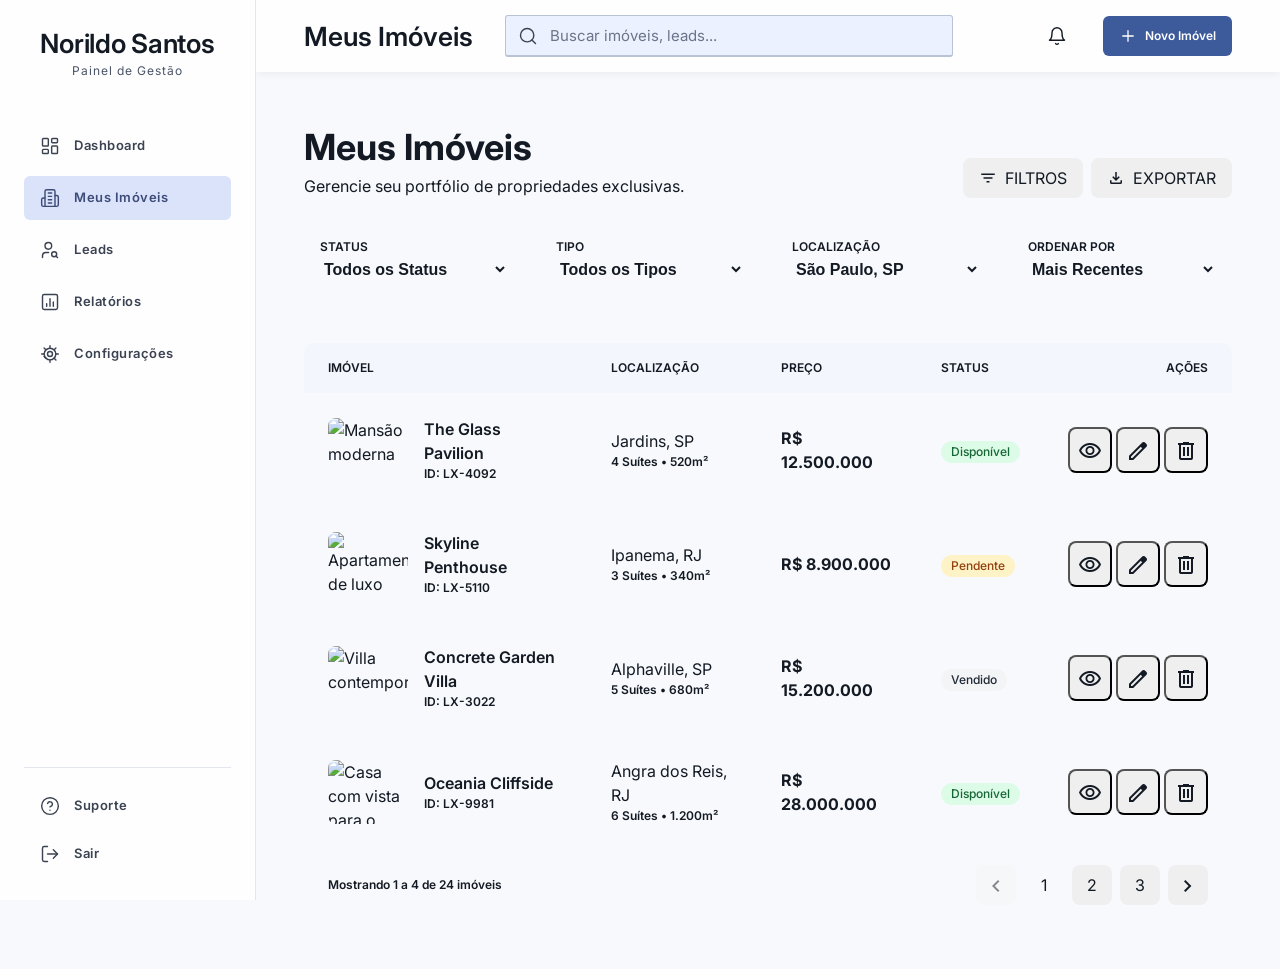
==== commit f3beaa41: "Caonclusão-das-telas" ====
--- a/pages/admImoveis.html
+++ b/pages/admImoveis.html
@@ -21,89 +21,41 @@
     <script src="../js/icons.js"></script>
 
     <div class="admin">
-      <aside
-        class="sidebar barra-lateral"
-        id="sidebar"
-        aria-label="Menu administrativo"
-      >
+      <aside class="sidebar" id="sidebar" aria-label="Menu administrativo">
         <div class="sidebar__brand">
           <a href="../index.html">Norildo Santos</a>
-          <span>Painel de Gestão</span>
+          <span>Painel de Gest&atilde;o</span>
         </div>
-        <nav class="sidebar__nav" aria-label="Seções da administração">
-          <a class="sidebar__link" href="dashboard.html">
-            <svg class="icon" aria-hidden="true">
-              <use href="#i-dashboard" />
-            </svg>
-            Dashboard
-          </a>
-          <a class="sidebar__link" href="admImoveis.html" aria-current="page">
-            <svg class="icon" aria-hidden="true">
-              <use href="#i-building" />
-            </svg>
-            Meus Imóveis
-          </a>
-          <a class="sidebar__link" href="leads.html">
-            <svg class="icon" aria-hidden="true"><use href="#i-leads" /></svg>
-            Leads
-          </a>
-          <a class="sidebar__link" href="relatorios.html">
-            <svg class="icon" aria-hidden="true"><use href="#i-reports" /></svg>
-            Relatórios
-          </a>
-          <a class="sidebar__link" href="config.html">
-            <svg class="icon" aria-hidden="true">
-              <use href="#i-gear" />
-            </svg>
-            Configurações
-          </a>
+        <nav class="sidebar__nav" aria-label="Se&ccedil;&otilde;es da administra&ccedil;&atilde;o">
+          <a class="sidebar__link" href="dashboard.html"><svg class="icon" aria-hidden="true"><use href="#i-dashboard" /></svg>Dashboard</a>
+          <a class="sidebar__link" href="admImoveis.html" aria-current="page"><svg class="icon" aria-hidden="true"><use href="#i-building" /></svg>Meus Im&oacute;veis</a>
+          <a class="sidebar__link" href="leads.html"><svg class="icon" aria-hidden="true"><use href="#i-leads" /></svg>Leads</a>
+          <a class="sidebar__link" href="relatorios.html"><svg class="icon" aria-hidden="true"><use href="#i-reports" /></svg>Relat&oacute;rios</a>
+          <a class="sidebar__link" href="config.html"><svg class="icon" aria-hidden="true"><use href="#i-gear" /></svg>Configura&ccedil;&otilde;es</a>
         </nav>
         <div class="sidebar__foot">
-          <a class="sidebar__link" href="contato.html">
-            <svg class="icon" aria-hidden="true"><use href="#i-help" /></svg>
-            Suporte
-          </a>
-          <a class="sidebar__link" href="../index.html">
-            <svg class="icon" aria-hidden="true"><use href="#i-logout" /></svg>
-            Sair
-          </a>
+          <a class="sidebar__link" href="contato.html"><svg class="icon" aria-hidden="true"><use href="#i-help" /></svg>Suporte</a>
+          <a class="sidebar__link" href="../index.html"><svg class="icon" aria-hidden="true"><use href="#i-logout" /></svg>Sair</a>
         </div>
       </aside>
-      <div class="sidebar-backdrop fundo-escuro" aria-hidden="true"></div>
-
+      <div class="sidebar-backdrop" aria-hidden="true"></div>
       <div class="admin__main">
-        <header class="barra-topo topbar">
-          <div class="esquerda">
-            <button
-              class="botao-icone topbar__menu"
-              type="button"
-              data-sidebar-toggle
-              aria-label="Abrir menu"
-              aria-expanded="false"
-              aria-controls="sidebar"
-            >
-              <span class="icone" aria-hidden="true">menu</span>
-            </button>
-            <h1 class="topbar__title">Meus Imóveis</h1>
-            <label class="pesquisa"
-              ><span class="icone">search</span
-              ><input placeholder="Buscar imóveis..." type="text"
-            /></label>
+        <header class="topbar">
+          <button class="icon-btn topbar__menu" type="button" data-sidebar-toggle aria-label="Abrir menu" aria-expanded="false" aria-controls="sidebar">
+            <svg class="icon" aria-hidden="true"><use href="#i-menu" /></svg>
+          </button>
+          <h1 class="topbar__title">Meus Im&oacute;veis</h1>
+          <div class="topbar__search" role="search">
+            <label class="visually-hidden" for="busca-topo">Buscar im&oacute;veis e leads</label>
+            <svg class="icon" aria-hidden="true"><use href="#i-search" /></svg>
+            <input id="busca-topo" type="search" placeholder="Buscar im&oacute;veis, leads..." autocomplete="off" />
           </div>
-          <div class="direita">
-            <button class="botao-icone">
-              <span class="icone">notifications</span>
-            </button>
-            <button class="botao-icone">
-              <span class="icone">account_circle</span>
-            </button>
-            <button class="botao">
-              <span class="icone">add</span> NOVO IMÓVEL
-            </button>
+          <div class="topbar__actions">
+            <button class="icon-btn" type="button" aria-label="Notifica&ccedil;&otilde;es"><svg class="icon" aria-hidden="true"><use href="#i-bell" /></svg></button>
+            <a class="btn btn--primary btn--sm" href="#novo-imovel"><svg class="icon" aria-hidden="true"><use href="#i-plus" /></svg><span class="btn-label">Novo Im&oacute;vel</span></a>
           </div>
         </header>
-
-        <main class="conteudo admin-content">
+        <main class="admin-content">
           <section class="cabecalho-pagina">
             <div>
               <h2>Meus Imóveis</h2>
--- a/styles/main.css
+++ b/styles/main.css
@@ -65,7 +65,7 @@
   line-height: 1.3;
 }
 
-:where(body:not(.admin-body):not(.site)) .icone {
+.icone {
   font-family: "Material Symbols Outlined";
   font-weight: normal;
   font-style: normal;
@@ -83,67 +83,6 @@
   vertical-align: middle;
 }
 
-:where(body:not(.admin-body):not(.site)) .logo {
-  font-family: var(--fonte-titulo);
-  font-size: 24px;
-  font-weight: 700;
-  letter-spacing: -0.01em;
-} /* Cabeçalho do site */
-
-:where(body:not(.admin-body):not(.site)) .cabecalho {
-  background: var(--cor-branco);
-  box-shadow: 0 1px 2px rgba(0, 0, 0, 0.05);
-  position: sticky;
-  top: 0;
-  z-index: 50;
-  transition: box-shadow 0.3s;
-}
-:where(body:not(.admin-body):not(.site)) .cabecalho.rolado {
-  box-shadow: 0 4px 6px rgba(0, 0, 0, 0.1);
-}
-:where(body:not(.admin-body):not(.site)) .cabecalho > div {
-  display: flex;
-  justify-content: space-between;
-  align-items: center;
-  max-width: var(--largura-maxima);
-  margin: 0 auto;
-  padding: 16px;
-}
-:where(body:not(.admin-body):not(.site)) .cabecalho nav {
-  display: none;
-  gap: 24px;
-}
-:where(body:not(.admin-body):not(.site)) .cabecalho nav a {
-  font-size: 12px;
-  font-weight: 600;
-  letter-spacing: 0.05em;
-  color: var(--cor-texto-suave);
-  padding-bottom: 4px;
-}
-:where(body:not(.admin-body):not(.site)) .cabecalho nav a:hover,
-:where(body:not(.admin-body):not(.site)) .cabecalho nav a.ativo {
-  color: var(--cor-texto);
-}
-:where(body:not(.admin-body):not(.site)) .cabecalho nav a.ativo {
-  border-bottom: 2px solid var(--cor-texto);
-}
-:where(body:not(.admin-body):not(.site)) .cabecalho .acoes {
-  display: flex;
-  align-items: center;
-  gap: 12px;
-}
-:where(body:not(.admin-body):not(.site)) .cabecalho .acoes a {
-  font-size: 12px;
-  font-weight: 600;
-  letter-spacing: 0.05em;
-  padding: 8px 16px;
-  border-radius: 4px;
-  display: none;
-}
-:where(body:not(.admin-body):not(.site)) .cabecalho .acoes a:hover {
-  background: var(--cor-fundo-suave);
-} /* Botões */
-
 :where(body:not(.admin-body):not(.site)) .botao {
   display: inline-flex;
   align-items: center;
@@ -234,19 +173,9 @@
 }
 
 @media (min-width: 768px) {
-  :where(body:not(.admin-body):not(.site)) .cabecalho > div,
   :where(body:not(.admin-body):not(.site)) .rodape > div {
     padding-left: 48px;
     padding-right: 48px;
-  }
-  :where(body:not(.admin-body):not(.site)) .cabecalho nav {
-    display: flex;
-  }
-  :where(body:not(.admin-body):not(.site)) .cabecalho .menu-toggle {
-    display: none;
-  }
-  :where(body:not(.admin-body):not(.site)) .cabecalho .acoes a {
-    display: inline-block;
   }
   :where(body:not(.admin-body):not(.site)) .rodape > div {
     grid-template-columns: 2fr 1fr 1fr;
@@ -321,13 +250,6 @@
   outline-offset: 2px;
 }
 
-body.admin-body .sprite {
-  position: absolute;
-  width: 0;
-  height: 0;
-  overflow: hidden;
-}
-
 body.admin-body .visually-hidden {
   position: absolute;
   width: 1px;
@@ -569,6 +491,37 @@
   margin-left: auto;
 }
 
+body.admin-body .topbar__actions .btn {
+  display: inline-flex;
+  align-items: center;
+  justify-content: center;
+  gap: 8px;
+  min-height: 40px;
+  padding: 0 16px;
+  border: 0;
+  border-radius: 6px;
+  background: #3d5a9a;
+  color: #fff;
+  font-size: 0.75rem;
+  font-weight: 600;
+  line-height: 1;
+  text-decoration: none;
+  white-space: nowrap;
+  cursor: pointer;
+  transition: background-color 0.2s ease, transform 0.2s ease;
+}
+body.admin-body .topbar__actions .btn:hover {
+  background: #304a83;
+}
+body.admin-body .topbar__actions .btn:active {
+  transform: translateY(1px);
+}
+body.admin-body .topbar__actions .btn .icon {
+  width: 18px;
+  height: 18px;
+  flex: 0 0 auto;
+}
+
 body.admin-body .icon-btn {
   display: inline-grid;
   place-items: center;
@@ -1505,6 +1458,22 @@
   stroke-linejoin: round;
 } /* Imagem ausente: some e deixa o gradiente do container aparecer */
 
+:where(body.site) .icon {
+  display: block;
+  width: 16px;
+  height: 16px;
+  flex: 0 0 auto;
+  fill: none;
+  stroke: currentColor;
+  stroke-width: 2;
+  stroke-linecap: round;
+  stroke-linejoin: round;
+}
+:where(body.site) .icon--small {
+  width: 18px;
+  height: 18px;
+}
+
 :where(body:not(.admin-body):not(.site)) img.is-missing {
   visibility: hidden;
 } /* ---------- Botões ---------- */
@@ -1538,99 +1507,6 @@
 :where(body:not(.admin-body):not(.site)) .btn--sm {
   padding: 9px 20px;
   font-size: 0.75rem;
-} /* ---------- Cabeçalho ---------- */
-
-:where(body:not(.admin-body):not(.site)) .site-header {
-  position: sticky;
-  top: 0;
-  z-index: 50;
-  background: var(--surface);
-  border-bottom: 1px solid var(--line);
-  transition: box-shadow 0.2s ease;
-}
-
-:where(body:not(.admin-body):not(.site)) .site-header.is-scrolled {
-  box-shadow: 0 4px 16px rgba(15, 29, 53, 0.08);
-}
-
-:where(body:not(.admin-body):not(.site)) .header__inner {
-  display: grid;
-  grid-template-columns: 1fr auto 1fr;
-  align-items: center;
-  height: var(--header-h);
-  max-width: var(--container);
-  margin-inline: auto;
-  padding-inline: 32px;
-}
-
-:where(body:not(.admin-body):not(.site)) .logo {
-  justify-self: start;
-  font-family: var(--font-serif);
-  font-size: 1.4rem;
-  font-weight: 600;
-  letter-spacing: -0.01em;
-  color: var(--navy);
-}
-
-:where(body:not(.admin-body):not(.site)) .nav {
-  display: flex;
-  align-items: center;
-  gap: 32px;
-}
-
-:where(body:not(.admin-body):not(.site)) .nav a {
-  padding-block: 4px;
-  font-size: 0.75rem;
-  font-weight: 500;
-  color: var(--navy);
-  border-bottom: 1.5px solid transparent;
-  transition:
-    border-color 0.2s ease,
-    color 0.2s ease;
-}
-
-:where(body:not(.admin-body):not(.site)) .nav a:hover {
-  border-bottom-color: var(--field-line);
-}
-:where(body:not(.admin-body):not(.site)) .nav a[aria-current="page"] {
-  border-bottom-color: var(--navy);
-}
-
-:where(body:not(.admin-body):not(.site)) .header__actions {
-  display: flex;
-  align-items: center;
-  justify-content: flex-end;
-  gap: 20px;
-}
-
-:where(body:not(.admin-body):not(.site)) .link-entrar {
-  font-size: 0.75rem;
-  font-weight: 500;
-  color: var(--muted);
-  transition: color 0.2s ease;
-}
-
-:where(body:not(.admin-body):not(.site)) .link-entrar:hover {
-  color: var(--navy);
-}
-
-:where(body:not(.admin-body):not(.site)) .menu-toggle {
-  display: none;
-  align-items: center;
-  justify-content: center;
-  width: 40px;
-  height: 40px;
-  padding: 0;
-  background: transparent;
-  border: 0;
-  border-radius: 6px;
-  color: var(--navy);
-  cursor: pointer;
-}
-
-:where(body:not(.admin-body):not(.site)) .menu-toggle .icon {
-  width: 22px;
-  height: 22px;
 }
 
 /* Base compartilhada de Sobre e Vender. */
@@ -1651,62 +1527,92 @@
   padding-inline: 1rem;
 }
 
-body.site-logo {
-  font-family: var(--font-display);
+.site-header {
+  position: sticky;
+  top: 0;
+  z-index: 50;
+  background: var(--surface, var(--cor-branco, #fff));
+  border-bottom: 1px solid var(--line, var(--cor-borda, #e3e8f2));
+  transition: box-shadow 0.2s ease;
+}
+.site-header.is-scrolled {
+  box-shadow: 0 4px 16px rgba(15, 29, 53, 0.08);
+}
+.site-header__inner {
+  display: grid;
+  grid-template-columns: auto minmax(0, 1fr) auto;
+  align-items: center;
+  gap: 1rem;
+  width: 100%;
+  max-width: var(--container, 1200px);
+  margin-inline: auto;
+  padding: 0.75rem 2rem;
+}
+.site-logo {
+  color: var(--navy, var(--cor-texto, #131a24));
+  font-family: var(--font-display, var(--fonte-titulo, Georgia, serif));
   font-size: 1.25rem;
   font-weight: 600;
-}
-
-body.site-header {
-  background: var(--surface);
-  border-bottom: 1px solid var(--line);
-}
-body.site-header__inner {
-  display: flex;
-  flex-wrap: wrap;
-  align-items: center;
-  justify-content: space-between;
-  gap: 0.5rem 1rem;
-  padding-block: 0.75rem;
-}
-body.site-header__actions {
+  white-space: nowrap;
+}
+.site-header__actions {
   display: flex;
   align-items: center;
   gap: 1rem;
 }
-body.site-link {
+.site-header__actions .btn {
+  display: inline-flex;
+  align-items: center;
+  justify-content: center;
+  padding: 9px 20px;
+  border: 0;
+  border-radius: 6px;
+  background: var(--navy, var(--cor-texto, #131a24));
+  color: #fff;
   font-size: 0.75rem;
   font-weight: 600;
-}
-body.site-link:hover {
+  text-decoration: none;
+  white-space: nowrap;
+}
+.site-header__actions .btn:hover {
+  background: var(--navy-soft, #26303f);
+}
+.site-link {
+  color: var(--ink-soft, var(--cor-texto-suave, #4b5262));
+  font-size: 0.75rem;
+  font-weight: 600;
+}
+.site-link:hover {
+  color: var(--ink, var(--cor-texto, #131a24));
   text-decoration: underline;
 }
-body.site-nav {
-  order: 3;
-  flex: 1 0 100%;
-}
-body.site-nav ul {
-  display: flex;
+.site-nav {
+  min-width: 0;
+}
+.site-nav ul {
+  display: flex;
+  justify-content: center;
   gap: 1.5rem;
-  overflow-x: auto;
-}
-body.site-nav a {
+  margin: 0;
+  padding: 0;
+  list-style: none;
+}
+.site-nav a {
   display: block;
   padding: 0.25rem 0;
   border-bottom: 2px solid transparent;
+  color: var(--ink-soft, var(--cor-texto-suave, #4b5262));
   font-size: 0.75rem;
   font-weight: 500;
   white-space: nowrap;
-  color: var(--ink-soft);
-}
-body.site-nav a:hover {
-  color: var(--ink);
-}
-body.site-nav a[aria-current="page"] {
-  color: var(--ink);
-  border-bottom-color: var(--ink);
-}
-
+}
+.site-nav a:hover {
+  color: var(--ink, var(--cor-texto, #131a24));
+}
+.site-nav a[aria-current="page"] {
+  color: var(--ink, var(--cor-texto, #131a24));
+  border-bottom-color: currentColor;
+}
 body.site .hero {
   padding-block: 2.5rem;
 }
@@ -1736,28 +1642,25 @@
   aspect-ratio: 4 / 5;
   border-radius: 6px;
   background:
-    linear-gradient(
-      90deg,
-      rgba(255, 255, 255, 0.75) 0 12%,
-      transparent 12% 88%,
-      rgba(255, 255, 255, 0.75) 88%
-    ),
-    linear-gradient(180deg, #e9e6df 0 38%, #cfd8cf 38% 55%, #8a7f72 55% 100%);
+    linear-gradient(135deg, rgba(19, 26, 36, 0.08), rgba(19, 26, 36, 0.02)),
+    url("https://images.unsplash.com/photo-1771371097061-3befd4b71b59?auto=format&fit=crop&w=1800&q=80")
+      center / cover no-repeat,
+    linear-gradient(135deg, #e9e2d7, #aebcaf 58%, #67594d);
   background-size: cover;
   background-position: center;
 }
 
-body.site-footer {
+body.site .site-footer {
   background: #eef2fd;
   border-top: 1px solid var(--line);
   padding-block: 2rem;
   font-size: 0.8125rem;
 }
-body.site-footer__inner {
+body.site .site-footer__inner {
   display: grid;
   gap: 2rem;
 }
-body.site-footer__brand p + p {
+body.site .site-footer__brand p + p {
   margin-top: 0.75rem;
   max-width: 22rem;
 }
@@ -1768,13 +1671,13 @@
   letter-spacing: 0.08em;
   text-transform: uppercase;
 }
-body.site-footer li + li {
+body.site .site-footer li + li {
   margin-top: 0.5rem;
 }
-body.site-footer nav a {
+body.site .site-footer nav a {
   color: var(--ink-soft);
 }
-body.site-footer nav a:hover {
+body.site .site-footer nav a:hover {
   color: var(--ink);
   text-decoration: underline;
 }
@@ -1783,13 +1686,6 @@
   body.site .container {
     padding-inline: 2rem;
   }
-  body.site-header__inner {
-    flex-wrap: nowrap;
-  }
-  body.site-nav {
-    order: 0;
-    flex: 0 1 auto;
-  }
   body.site .hero {
     padding-block: 4rem;
   }
@@ -1803,7 +1699,7 @@
   body.site .hero__media {
     aspect-ratio: 4 / 3.4;
   }
-  body.site-footer__inner {
+  body.site .site-footer__inner {
     grid-template-columns: 2fr 1fr 1fr;
   }
 }
@@ -1826,20 +1722,74 @@
   --font-display: "Playfair Display", Georgia, "Times New Roman", serif;
 }
 
+/* Base das paginas publicas que usam body.site. */
+body.site,
+body.site *,
+body.site *::before,
+body.site *::after {
+  box-sizing: border-box;
+}
+:where(body.site) {
+  margin: 0;
+  font-family: var(--font-body);
+  font-size: 16px;
+  line-height: 1.5;
+  color: var(--ink);
+  background: var(--bg);
+  -webkit-font-smoothing: antialiased;
+}
+:where(body.site) a {
+  color: inherit;
+  text-decoration: none;
+  transition: color 0.2s;
+}
+:where(body.site) img {
+  display: block;
+  max-width: 100%;
+}
+:where(body.site) button,
+:where(body.site) input,
+:where(body.site) select,
+:where(body.site) textarea {
+  font: inherit;
+  color: inherit;
+}
+:where(body.site) button {
+  cursor: pointer;
+  background: none;
+  border: 0;
+}
+:where(body.site) h1,
+:where(body.site) h2,
+:where(body.site) h3,
+:where(body.site) h4 {
+  font-family: var(--font-display);
+  font-weight: 600;
+  line-height: 1.3;
+}
+:where(body.site) ul,
+:where(body.site) ol {
+  padding: 0;
+  list-style: none;
+}
+
 /* Navegacao compartilhada do painel administrativo. */
-
-/* Navegação unificada do painel administrativo */
 body.admin-body {
   --admin-nav-width: 256px;
   --admin-nav-height: 64px;
-}
-.admin-body {
   min-height: 100vh;
   overflow-x: hidden;
   background: var(--bg, #f6f8fd);
 }
-.admin .sidebar,
-.app .sidebar {
+.admin {
+  display: grid;
+  grid-template-columns: var(--admin-nav-width) minmax(0, 1fr);
+  min-height: 100vh;
+}
+.admin__main {
+  min-width: 0;
+}
+.admin .sidebar {
   display: flex;
   flex-direction: column;
   width: var(--admin-nav-width);
@@ -1848,8 +1798,7 @@
   background: var(--surface, #fff);
   z-index: 60;
 }
-.admin .sidebar__foot,
-.app .sidebar__footer {
+.admin .sidebar__foot {
   display: grid;
   flex: 0 0 auto;
   gap: 4px;
@@ -1857,14 +1806,12 @@
   padding-top: 16px;
   border-top: 1px solid var(--line, #e3e8f2);
 }
-.admin .sidebar__nav,
-.app .menu ul {
+.admin .sidebar__nav {
   display: grid;
   gap: 8px;
   margin-top: 36px;
 }
-.admin .sidebar__link,
-.app .menu__link {
+.admin .sidebar__link {
   display: flex;
   align-items: center;
   gap: 12px;
@@ -1877,65 +1824,19 @@
   white-space: nowrap;
   text-decoration: none;
 }
-.admin .sidebar__link[aria-current="page"],
-.app .menu__link[aria-current="page"] {
+.admin .sidebar__link[aria-current="page"] {
   color: #3d4b78;
   background: #dbe3fb;
 }
-.app .sidebar__footer {
-  display: grid;
-  gap: 4px;
-  margin-top: auto;
-  padding-top: 16px;
-  border-top: 1px solid var(--line);
-}
-.app .brand__name {
-  font-size: 1.65rem;
-}
-.app .brand__role {
-  font-size: 0.75rem;
-  letter-spacing: 0.08em;
-  color: var(--ink-soft);
-}
-.app .footer-link {
-  display: flex;
-  align-items: center;
-  gap: 12px;
-  padding: 10px 14px;
-  color: var(--ink-soft);
-  font-size: 0.8125rem;
+.sidebar-backdrop {
+  z-index: 55;
 }
 .topbar__menu {
   display: none !important;
 }
-.sidebar-backdrop {
-  z-index: 55;
-}
-.barra-topo.topbar {
-  position: sticky;
-  top: 0;
-  right: auto;
-  width: auto;
-  height: var(--admin-nav-height);
-  padding: 0 32px;
-}
-.barra-topo .topbar__menu {
-  display: none !important;
-}
-.conteudo.admin-content {
-  margin: 0;
-  padding: 32px;
-}
 
 @media (min-width: 901px) {
-  .app {
-    display: grid;
-    grid-template-columns: var(--admin-nav-width) minmax(0, 1fr);
-    min-height: 100vh;
-  }
-  .app .sidebar,
-  .admin .sidebar,
-  .barra-lateral {
+  .admin .sidebar {
     position: sticky;
     top: 0;
     left: auto;
@@ -1945,37 +1846,16 @@
     border-right: 1px solid var(--line, #e3e8f2);
     border-bottom: 0;
   }
-  .app .brand {
-    margin-bottom: 36px;
-  }
-  .app .sidebar__footer {
-    display: grid;
-  }
-  .app .main {
-    min-width: 0;
-  }
-  .sidebar-backdrop,
-  .fundo-escuro {
+  .sidebar-backdrop {
     display: none !important;
   }
-  .barra-topo.topbar {
-    width: auto;
-  }
 }
 
 @media (max-width: 900px) {
-  .admin,
-  .app {
+  .admin {
     display: block;
-    min-height: 100vh;
-  }
-  .admin__main,
-  .app .main {
-    min-width: 0;
-  }
-  .admin .sidebar,
-  .app .sidebar,
-  .barra-lateral {
+  }
+  .admin .sidebar {
     position: fixed;
     top: 0;
     bottom: 0;
@@ -1992,14 +1872,10 @@
     transition: transform 0.24s ease;
     box-shadow: 0 16px 40px rgba(15, 29, 53, 0.16);
   }
-  body.sidebar-open .admin .sidebar,
-  body.sidebar-open .app .sidebar,
-  body.sidebar-open .barra-lateral,
-  .barra-lateral.aberta {
+  body.sidebar-open .admin .sidebar {
     transform: translateX(0);
   }
-  .sidebar-backdrop,
-  .fundo-escuro {
+  .sidebar-backdrop {
     display: block;
     position: fixed;
     inset: 0;
@@ -2007,36 +1883,24 @@
     background: rgba(15, 29, 53, 0.42);
     opacity: 0;
     visibility: hidden;
-    transition:
-      opacity 0.24s ease,
-      visibility 0.24s ease;
-  }
-  body.sidebar-open .sidebar-backdrop,
-  body.sidebar-open .fundo-escuro,
-  .fundo-escuro.visivel {
+    transition: opacity 0.24s ease, visibility 0.24s ease;
+  }
+  body.sidebar-open .sidebar-backdrop {
     opacity: 1;
     visibility: visible;
   }
-  .app .brand {
+  .admin .sidebar__brand {
     margin-bottom: 28px;
   }
-  .admin .sidebar__nav,
-  .app .menu ul {
-    display: grid;
+  .admin .sidebar__nav {
     grid-template-columns: 1fr;
     gap: 6px;
     margin-top: 28px;
-    overflow: visible;
-  }
-  .app .sidebar__footer {
-    display: grid;
-  }
-  .admin .sidebar__foot,
-  .app .sidebar__footer {
+  }
+  .admin .sidebar__foot {
     margin-top: auto;
   }
-  .topbar,
-  .barra-topo.topbar {
+  .admin__main > .topbar {
     position: sticky;
     top: 0;
     z-index: 40;
@@ -2051,8 +1915,7 @@
     border-bottom: 1px solid var(--line, #e3e8f2);
     box-shadow: 0 2px 8px rgba(15, 29, 53, 0.06);
   }
-  .topbar__menu,
-  .barra-topo .topbar__menu {
+  .topbar__menu {
     display: inline-grid !important;
     flex: 0 0 40px;
     place-items: center;
@@ -2070,9 +1933,7 @@
     text-overflow: ellipsis;
     white-space: nowrap;
   }
-  .topbar__search,
-  .topbar .search,
-  .barra-topo .pesquisa {
+  .topbar__search {
     display: none !important;
   }
   .topbar__actions {
@@ -2084,50 +1945,33 @@
   .topbar__actions .btn-label {
     display: none;
   }
-  .admin-content,
-  .content {
+  body.admin-body .topbar__actions .btn {
+    width: 40px;
+    min-width: 40px;
+    padding: 0;
+  }
+  .admin-content {
     padding: 24px 16px !important;
   }
-  .conteudo.admin-content {
-    padding: 24px 16px !important;
-  }
-  .barra-topo .esquerda {
-    flex: 1;
-    max-width: none;
-  }
-  .barra-topo .direita {
-    flex: 0 0 auto;
-  }
-  .admin .topbar__menu .icon,
-  .app .topbar__menu .icon {
+  .admin .topbar__menu .icon {
     width: 20px;
     height: 20px;
   }
 }
+
 @media (prefers-reduced-motion: reduce) {
   .admin .sidebar,
-  .app .sidebar,
-  .barra-lateral,
   .sidebar-backdrop {
     transition: none;
   }
 }
 
-/* Navegacao mobile das paginas publicas. */
-
-/* Base compartilhada das páginas públicas: cabeçalho, menu e estado atual. */
-.site-header {
-  position: sticky;
-  top: 0;
-  z-index: 50;
-}
-
-.site-header .site-menu-toggle {
+/* Cabecalho compartilhado do cliente. */
+.site-header .menu-toggle {
   display: none;
 }
 
 @media (max-width: 860px) {
-  .site-header .header__inner,
   .site-header .site-header__inner {
     position: relative;
     display: flex;
@@ -2140,7 +1984,6 @@
     padding: 0 16px;
   }
 
-  .site-header .logo,
   .site-header .site-logo {
     flex: 0 1 auto;
     overflow: hidden;
@@ -2150,7 +1993,6 @@
     white-space: nowrap;
   }
 
-  .site-header .header__actions,
   .site-header .site-header__actions {
     display: flex;
     flex: 0 0 auto;
@@ -2159,12 +2001,10 @@
     margin: 0;
   }
 
-  .site-header .link-entrar,
   .site-header .site-link {
     display: none;
   }
 
-  .site-header .header__actions .btn,
   .site-header .site-header__actions .btn {
     min-height: 40px;
     padding: 0 10px;
@@ -2172,8 +2012,7 @@
     white-space: nowrap;
   }
 
-  .site-header .menu-toggle,
-  .site-header .site-menu-toggle {
+  .site-header .menu-toggle {
     position: relative;
     display: inline-flex;
     flex: 0 0 40px;
@@ -2182,51 +2021,33 @@
     width: 40px;
     height: 40px;
     padding: 0;
-    border: 1px solid var(--line, var(--cor-borda, #c4c7c8));
+    border: 1px solid var(--line, #c4c7c8);
     border-radius: 6px;
     background: transparent;
-    color: var(--navy, var(--cor-texto, #0b1c30));
-  }
-
-  .site-header .site-menu-toggle {
-    font-size: 0;
-  }
-  .site-header .site-menu-toggle::before {
-    content: "";
-    width: 20px;
-    height: 14px;
-    border-top: 2px solid currentColor;
-    border-bottom: 2px solid currentColor;
-  }
-  .site-header .site-menu-toggle::after {
-    content: "";
-    position: absolute;
-    width: 20px;
-    border-top: 2px solid currentColor;
-  }
-
-  .site-header .nav,
-  .site-header .site-nav,
-  .cabecalho nav {
+    color: var(--navy, #0b1c30);
+    cursor: pointer;
+  }
+
+  .site-header .menu-toggle .icon {
+    width: 22px;
+    height: 22px;
+  }
+
+  .site-header .site-nav {
     position: absolute;
     top: 100%;
     left: 0;
     right: 0;
     z-index: 51;
     display: none;
-    flex-direction: column;
-    align-items: stretch;
-    gap: 0;
     padding: 8px 16px 16px;
-    background: var(--surface, var(--cor-branco, #fff));
-    border-bottom: 1px solid var(--line, var(--cor-borda, #e3e8f2));
+    background: var(--surface, #fff);
+    border-bottom: 1px solid var(--line, #e3e8f2);
     box-shadow: 0 12px 24px rgba(15, 29, 53, 0.08);
   }
 
-  .site-header.is-open .nav,
-  .site-header.is-open .site-nav,
-  .cabecalho.is-open nav {
-    display: flex;
+  .site-header.is-open .site-nav {
+    display: block;
   }
 
   .site-header .site-nav ul {
@@ -2234,53 +2055,21 @@
     gap: 0;
   }
 
-  .site-header .nav a,
-  .site-header .site-nav a,
-  .cabecalho nav a {
+  .site-header .site-nav a {
     display: block;
     padding: 12px 4px;
-    border: 0;
-    border-bottom: 1px solid var(--line, var(--cor-borda, #e3e8f2));
+    border-bottom: 1px solid var(--line, #e3e8f2);
     font-size: 0.875rem;
     line-height: 1.4;
     text-align: left;
     white-space: normal;
   }
 
-  .site-header .nav a[aria-current="page"],
-  .site-header .site-nav a[aria-current="page"],
-  .cabecalho nav a[aria-current="page"],
-  .cabecalho nav a.ativo {
-    color: var(--gold, #d4a62a);
+  .site-header .site-nav a[aria-current="page"] {
+    color: var(--ink, #131a24);
     font-weight: 700;
-    border-bottom: 1px solid var(--line, var(--cor-borda, #e3e8f2));
-  }
-
-  .cabecalho > div {
-    position: relative;
-    gap: 8px;
-    padding: 12px 16px;
-  }
-  .cabecalho .logo {
-    font-size: 1.15rem;
-  }
-  .cabecalho .acoes {
-    gap: 8px;
-  }
-  .cabecalho .acoes a {
-    display: none;
-  }
-  .cabecalho .acoes a.botao {
-    display: inline-flex;
-    padding: 9px 10px;
-  }
-  .cabecalho .menu-toggle {
-    display: inline-flex;
-  }
-
-  .container {
-    padding-inline: 16px;
-  }
+  }
+
   .pagina {
     padding: 24px 16px;
   }
--- a/styles/admImoveis.css
+++ b/styles/admImoveis.css
@@ -1,158 +1,8 @@
-ody {
-  overflow-x: hidden;
-}
-body.travado {
-  overflow: hidden;
-}
-
-/* Barra lateral */
-.barra-lateral {
-  position: fixed;
-  top: 0;
-  left: 0;
-  z-index: 60;
-  width: 256px;
-  height: 100vh;
-  display: flex;
-  flex-direction: column;
-  padding: 24px;
-  background: var(--cor-branco);
-  border-right: 1px solid var(--cor-borda);
-  transform: translateX(-100%);
-  transition: transform 0.3s;
-}
-.barra-lateral.aberta {
-  transform: translateX(0);
-}
-.topo-barra {
-  display: flex;
-  justify-content: space-between;
-  align-items: center;
-  margin-bottom: 48px;
-}
-.topo-barra h1 {
-  font-size: 24px;
-}
-.topo-barra p {
-  font-size: 12px;
-  font-weight: 600;
-  text-transform: uppercase;
-  letter-spacing: 0.1em;
-  color: var(--cor-secundaria);
-}
-.topo-barra button {
-  padding: 8px;
-  color: var(--cor-secundaria);
-}
-
-.perfil {
-  display: flex;
-  align-items: center;
-  gap: 8px;
-  padding-top: 24px;
-  border-top: 1px solid var(--cor-borda);
-}
-.perfil img {
-  width: 40px;
-  height: 40px;
-  border-radius: 50%;
-  object-fit: cover;
-}
-.perfil strong {
-  display: block;
-  font-size: 12px;
-}
-.perfil small {
-  font-size: 10px;
-  text-transform: uppercase;
-  color: var(--cor-secundaria);
-}
-
-.fundo-escuro {
-  display: none;
-  position: fixed;
-  inset: 0;
-  z-index: 55;
-  background: rgba(11, 28, 48, 0.2);
-  backdrop-filter: blur(4px);
-}
-.fundo-escuro.visivel {
-  display: block;
-}
-
-/* Barra do topo */
-.barra-topo {
-  position: fixed;
-  top: 0;
-  right: 0;
-  z-index: 40;
-  width: 100%;
-  height: 64px;
-  display: flex;
-  justify-content: space-between;
-  align-items: center;
-  padding: 0 16px;
-  background: rgba(255, 255, 255, 0.8);
-  backdrop-filter: blur(12px);
-  border-bottom: 1px solid var(--cor-borda);
-}
-.esquerda,
-.direita {
-  display: flex;
-  align-items: center;
-  gap: 8px;
-}
-.esquerda {
-  flex: 1;
-  max-width: 75%;
-}
-.esquerda > button,
-.botao-icone {
-  padding: 8px;
-  color: var(--cor-secundaria);
-}
-.botao-icone:hover {
-  color: var(--cor-texto);
-}
-.botao-icone + .botao-icone {
-  display: none;
-}
-.pesquisa {
-  position: relative;
-  width: 100%;
-  max-width: 448px;
-  display: none;
-  margin-left: 16px;
-}
-.pesquisa .icone {
-  position: absolute;
-  left: 12px;
-  top: 50%;
-  transform: translateY(-50%);
-  color: var(--cor-contorno);
-}
-.pesquisa input {
-  width: 100%;
-  padding: 8px 16px 8px 40px;
-  border: none;
-  border-radius: 8px;
-  background: var(--cor-fundo-suave);
-  outline: none;
-}
-.pesquisa input:focus {
-  box-shadow: 0 0 0 1px var(--cor-secundaria);
-}
-.direita .botao {
-  padding: 8px 16px;
-}
-.direita .botao .icone {
-  font-size: 18px;
-}
-
 /* Conteúdo */
-.conteudo {
-  padding: 80px 16px 16px;
+.admin-content {
   max-width: var(--largura-maxima);
+  margin: 0;
+  padding: 32px;
 }
 .cabecalho-pagina {
   display: flex;
@@ -372,10 +222,6 @@
 }
 
 @media (min-width: 640px) {
-  .pesquisa,
-  .botao-icone + .botao-icone {
-    display: block;
-  }
   .cabecalho-pagina {
     flex-direction: row;
     justify-content: space-between;
@@ -392,34 +238,13 @@
     padding: 16px 24px;
   }
 }
-@media (min-width: 768px) {
-  .barra-topo {
-    padding: 0 48px;
-  }
-  .conteudo {
-    padding: 112px 48px 48px;
-  }
-}
 @media (min-width: 1024px) {
-  .barra-lateral {
-    transform: none;
-  }
-  .so-celular {
-    display: none;
-  }
-  .fundo-escuro.visivel {
-    display: none;
-  }
-  .barra-topo {
-    width: calc(100% - 256px);
-  }
-  .esquerda {
-    max-width: 75%;
-  }
-  .conteudo {
-    margin-left: 256px;
-  }
   .filtros-rapidos {
     grid-template-columns: repeat(4, 1fr);
   }
 }
+@media (max-width: 900px) {
+  .admin-content {
+    padding: 24px 16px;
+  }
+}
